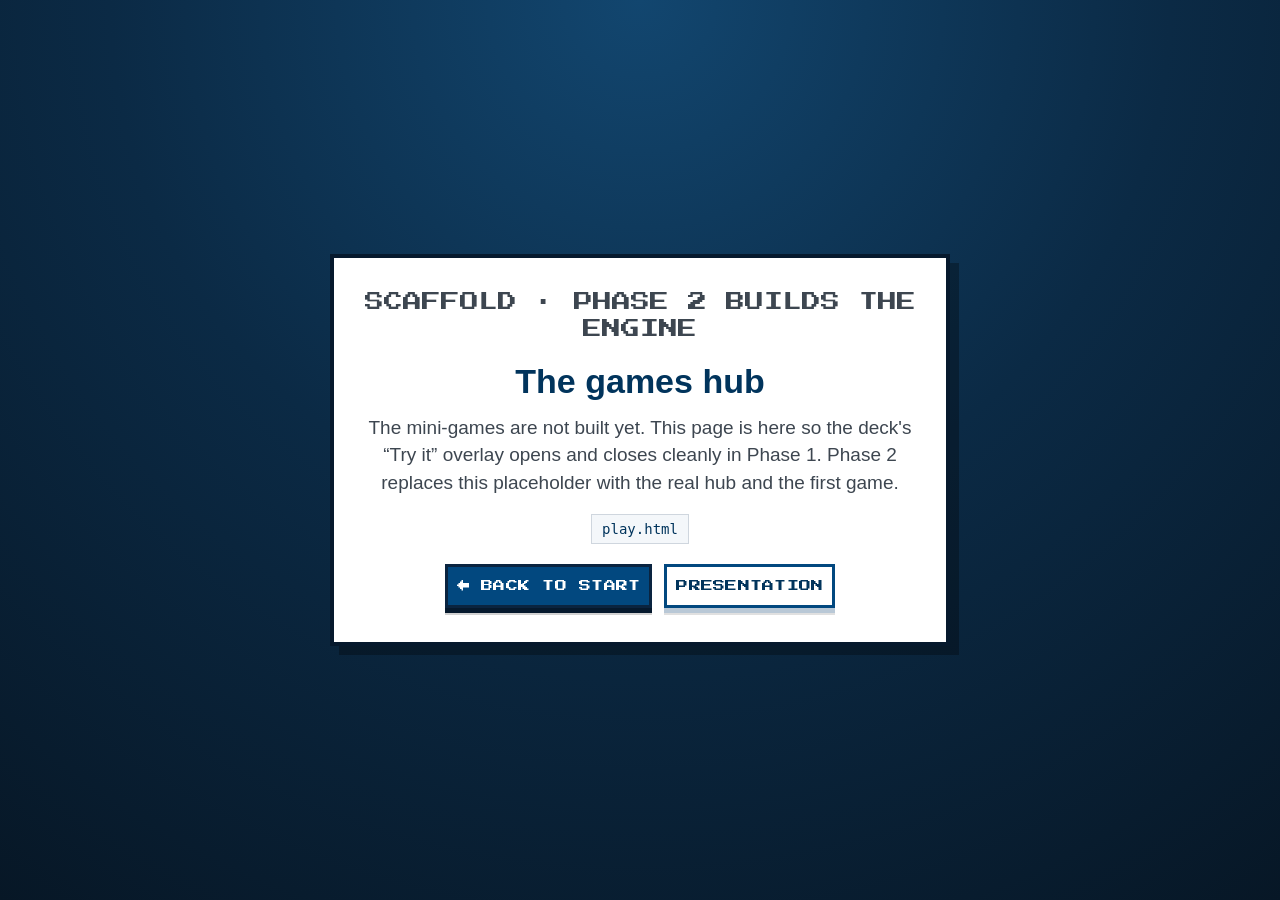
==== docs/play.html @ 369f1665 "Phase 1: 35-slide reveal deck, vendored libs, review fixes" ====
<!DOCTYPE html>
<html lang="en">
<head>
  <meta charset="utf-8">
  <meta name="viewport" content="width=device-width, initial-scale=1">
  <meta name="color-scheme" content="dark">
  <title>Games — Paradoxes of Choices under Uncertainty</title>
  <meta name="description" content="Games hub placeholder. The mini-games are built in Phase 2.">
  <link rel="stylesheet" href="css/theme.css">
  <style>
    /* Scaffold-only styles; the real games hub gets css/games.css in Phase 2. */
    .placeholder {
      min-height: 100vh;
      min-height: 100svh;
      display: flex;
      align-items: center;
      justify-content: center;
      padding: 28px 20px;
      background: radial-gradient(circle at 50% 0%, #12466f 0%, #0b2a45 48%, #071726 100%);
      color: #fff;
      text-align: center;
    }
    .placeholder__box {
      width: min(620px, 100%);
      padding: 30px 26px 34px;
      background: #fff;
      color: var(--ink);
      border: 4px solid #06192d;
      box-shadow: 9px 9px 0 rgba(0, 0, 0, 0.3);
    }
    .placeholder__kicker {
      margin: 0 0 14px;
      font-family: var(--font-pixel);
      font-size: 11px;
      line-height: 1.6;
      color: var(--vu-blue);
      text-transform: uppercase;
    }
    .placeholder h1 {
      margin: 0 0 12px;
      color: var(--vu-blue-deep);
      font-size: clamp(24px, 4vw, 34px);
      line-height: 1.2;
    }
    .placeholder p {
      margin: 0 0 18px;
      font-size: clamp(16px, 2.2vw, 19px);
      line-height: 1.45;
      color: var(--ink-soft);
    }
    .placeholder__route {
      display: inline-block;
      margin: 0 0 20px;
      padding: 6px 10px;
      background: var(--wash);
      border: 1px solid var(--rule);
      font-family: ui-monospace, SFMono-Regular, Menlo, monospace;
      font-size: 14px;
      color: var(--vu-blue-deep);
      overflow-wrap: anywhere;
    }
    .placeholder__actions {
      display: flex;
      flex-wrap: wrap;
      gap: 12px;
      justify-content: center;
    }
  </style>
</head>
<body>
  <main class="placeholder">
    <div class="placeholder__box">
      <p class="placeholder__kicker">Scaffold · Phase 2 builds the engine</p>
      <h1 id="game-title">The games hub</h1>
      <p id="game-copy">
        The mini-games are not built yet. This page is here so the deck's
        “Try it” overlay opens and closes cleanly in Phase 1. Phase 2 replaces
        this placeholder with the real hub and the first game.
      </p>
      <div class="placeholder__route" id="game-route">play.html</div>
      <div class="placeholder__actions">
        <a class="pixel-btn pixel-btn--small" href="index.html">← Back to start</a>
        <a class="pixel-btn pixel-btn--small pixel-btn--light" href="deck.html">Presentation</a>
      </div>
    </div>
  </main>

  <script src="config.js"></script>
  <script>
    (function () {
      "use strict";
      var titles = {
        stp: "The Doubling Contract",
        allais: "The Caravan Lockboxes",
        ellsberg: "The Fixer's Crate",
        framing: "The Jarl's Orders"
      };
      var id = (location.hash || "").replace(/^#\/?/, "");
      var route = document.getElementById("game-route");
      var heading = document.getElementById("game-title");
      if (route) route.textContent = "play.html" + (id ? "#" + id : "");
      if (heading) heading.textContent = titles[id] || "The games hub";
    })();
  </script>
</body>
</html>
---- docs/css/theme.css ----
/* ==========================================================================
   theme.css — palette, type and shared components.
   Loaded by index.html, deck.html and (Phase 2) play.html.
   No external fonts: Press Start 2P is vendored under docs/vendor/fonts/.
   ========================================================================== */

@font-face {
  font-family: "Press Start 2P";
  src: url("../vendor/fonts/PressStart2P-Regular.ttf") format("truetype");
  font-weight: 400;
  font-style: normal;
  font-display: swap;
}

:root {
  /* VUMIF.sty / Madrid palette (see PLAN.md §2.2) */
  --vu-blue: #02487F;          /* VUMIF redefines blue as RGB(2,72,127) */
  --vu-blue-deep: #01345C;
  --burgundy: #7B003F;
  --block-title: #262686;
  --block-body: #E9E9F3;
  --alert-title: #143E5F;
  --alert-body: #E8ECEF;
  --game: #2E7D32;
  --game-body: #EEF5EF;
  --bullet: #3333B3;
  --grey-70: #A6A6A6;          /* xcolor gray!70 = 70% grey + 30% white */
  --tikz-red: #FF0000;

  --ink: #1b1b1b;
  --ink-soft: #3d4650;
  --muted: #5f6b78;
  --paper: #ffffff;
  --wash: #f4f7fa;
  --rule: #cfd6de;
  --focus: #f0a500;

  --font-body: -apple-system, BlinkMacSystemFont, "Segoe UI", Roboto,
    "Helvetica Neue", Arial, "Noto Sans", sans-serif;
  --font-pixel: "Press Start 2P", "Courier New", monospace;
}

/* --------------------------------------------------------------------------
   Base
   -------------------------------------------------------------------------- */

*,
*::before,
*::after {
  box-sizing: border-box;
}

html,
body {
  margin: 0;
  padding: 0;
}

body {
  font-family: var(--font-body);
  color: var(--ink);
  background: #0b1a2a;
  -webkit-font-smoothing: antialiased;
  text-rendering: optimizeLegibility;
}

img {
  max-width: 100%;
}

a {
  color: var(--vu-blue);
  text-decoration: none;
  border-bottom: 1px solid rgba(2, 72, 127, 0.35);
}

a:hover,
a:focus {
  border-bottom-color: var(--vu-blue);
}

:focus-visible {
  outline: 3px solid var(--focus);
  outline-offset: 3px;
  border-radius: 2px;
}

/* --------------------------------------------------------------------------
   Reveal.js base overrides
   -------------------------------------------------------------------------- */

.reveal {
  font-family: var(--font-body);
  font-size: 34px;
  font-weight: 400;
  color: var(--ink);
}

.reveal .slides {
  text-align: left;
}

.reveal .slides section {
  background: var(--paper);
  color: var(--ink);
  line-height: 1.34;
}

.reveal h1,
.reveal h2,
.reveal h3,
.reveal h4 {
  font-family: var(--font-body);
  text-transform: none;
  letter-spacing: 0;
  color: var(--vu-blue);
  font-weight: 700;
  line-height: 1.16;
  margin: 0 0 0.35em;
}

.reveal p {
  margin: 0 0 0.45em;
}

.reveal strong,
.reveal b {
  font-weight: 700;
}

.reveal em {
  font-style: italic;
}

.reveal small {
  font-size: 0.8em;
}

.reveal blockquote {
  margin: 0.5em 0;
  padding: 0.2em 0.8em;
  border-left: 4px solid var(--vu-blue);
  background: var(--wash);
  font-style: normal;
}

/* KaTeX display blocks get a little breathing room, like beamer's \[ \]. */
.reveal .katex-display {
  margin: 0.42em 0;
}

.reveal .katex {
  font-size: 1.02em;
}

/* --------------------------------------------------------------------------
   Beamer-style blocks
   -------------------------------------------------------------------------- */

.block {
  margin: 0.55em 0;
  border-radius: 5px;
  overflow: hidden;
  box-shadow: 0 1px 0 rgba(0, 0, 0, 0.08);
}

.block__title {
  background: var(--block-title);
  color: #fff;
  font-weight: 700;
  font-size: 0.95em;
  line-height: 1.22;
  padding: 0.26em 0.72em;
}

.block__body {
  background: var(--block-body);
  padding: 0.48em 0.78em 0.55em;
}

.block--alert .block__title {
  background: var(--alert-title);
}

.block--alert .block__body {
  background: var(--alert-body);
}

.block--game .block__title {
  background: var(--game);
}

.block--game .block__body {
  background: var(--game-body);
}

.block--untitled .block__title {
  display: none;
}

/* --------------------------------------------------------------------------
   Lists — beamer's circle bullets in structure blue
   -------------------------------------------------------------------------- */

.reveal ul {
  margin: 0.28em 0;
  padding-left: 1.12em;
  list-style-type: circle;
}

.reveal ul ul {
  list-style-type: circle;
}

.reveal ol {
  margin: 0.28em 0;
  padding-left: 1.32em;
}

.reveal li {
  margin: 0.2em 0;
  line-height: 1.33;
}

.reveal li::marker {
  color: var(--bullet);
}

.reveal .no-bullets,
.reveal ul.no-bullets {
  list-style: none;
  padding-left: 0;
}

/* --------------------------------------------------------------------------
   Booktabs-style HTML tables
   -------------------------------------------------------------------------- */

.tbl {
  border-collapse: collapse;
  border-top: 2px solid #2b2b2b;
  border-bottom: 2px solid #2b2b2b;
  margin: 0.35em auto;
  font-size: 0.9em;
  font-variant-numeric: tabular-nums;
}

.tbl th,
.tbl td {
  border: 0;
  padding: 0.2em 0.6em;
  vertical-align: middle;
}

.tbl thead th {
  border-bottom: 1px solid #2b2b2b;
  font-weight: 700;
  text-align: left;
  white-space: nowrap;
}

.tbl tbody td {
  text-align: left;
}

.tbl .num {
  text-align: right;
}

/* Source tabular{rr}: both columns right-aligned (frame 9). The compound
   selector outranks `.tbl tbody td`, which left-aligns data cells. */
.tbl.tbl--right th,
.tbl.tbl--right td {
  text-align: right;
}

.tbl .mid td {
  border-bottom: 1px solid #2b2b2b;
}

.tbl--compact {
  font-size: 0.82em;
}

.tbl--compact th,
.tbl--compact td {
  padding: 0.16em 0.34em;
}

/* --------------------------------------------------------------------------
   Pixel-art buttons (start screen + "Try it" slides)
   -------------------------------------------------------------------------- */

.pixel-btn {
  display: inline-flex;
  align-items: center;
  justify-content: center;
  gap: 0.55em;
  min-height: 56px;
  padding: 0.7em 1.15em;
  border: 3px solid #0a2440;
  border-radius: 0;
  background: var(--vu-blue);
  color: #fff;
  font-family: var(--font-pixel);
  font-size: 15px;
  line-height: 1.45;
  text-transform: uppercase;
  letter-spacing: 0.02em;
  cursor: pointer;
  text-decoration: none;
  box-shadow:
    0 5px 0 #06192d,
    0 7px 0 rgba(0, 0, 0, 0.18);
  transition: transform 120ms ease, box-shadow 120ms ease, background 120ms ease;
  -webkit-tap-highlight-color: transparent;
}

.pixel-btn:hover,
.pixel-btn:focus {
  background: #0562a8;
  border-bottom-color: #06192d;
  transform: translateY(-1px);
  box-shadow:
    0 6px 0 #06192d,
    0 8px 0 rgba(0, 0, 0, 0.18);
}

.pixel-btn:active {
  transform: translateY(4px);
  box-shadow: 0 1px 0 #06192d;
}

.pixel-btn--light {
  background: #fff;
  color: var(--vu-blue-deep);
  border-color: var(--vu-blue);
  box-shadow:
    0 5px 0 #b9c8d6,
    0 7px 0 rgba(0, 0, 0, 0.12);
}

.pixel-btn--light:hover,
.pixel-btn--light:focus {
  background: var(--wash);
}

.pixel-btn--small {
  min-height: 44px;
  padding: 0.5em 0.75em;
  font-size: 12px;
}

.pixel-btn--close {
  background: #b3261e;
  border-color: #5c0f0a;
  box-shadow: 0 4px 0 #3d0906;
}

.pixel-btn--close:hover,
.pixel-btn--close:focus {
  background: #d33a30;
}

/* --------------------------------------------------------------------------
   Start screen (index.html)
   -------------------------------------------------------------------------- */

.start {
  min-height: 100vh;
  min-height: 100svh;
  display: flex;
  align-items: center;
  justify-content: center;
  padding: 32px 20px;
  background:
    radial-gradient(circle at 50% 0%, #12466f 0%, #0b2a45 42%, #071726 100%);
  color: #fff;
  overflow-x: hidden;
}

.start__inner {
  width: min(980px, 100%);
  text-align: center;
}

.start__logo-card {
  display: inline-flex;
  align-items: center;
  justify-content: center;
  width: 132px;
  height: 132px;
  margin: 0 auto 26px;
  padding: 10px;
  background: #fff;
  border: 3px solid rgba(255, 255, 255, 0.75);
  box-shadow: 0 6px 0 rgba(0, 0, 0, 0.25);
}

.start__logo-card img {
  display: block;
  width: 100%;
  height: 100%;
  object-fit: contain;
}

.start__title {
  margin: 0 auto 18px;
  max-width: 900px;
  font-family: var(--font-pixel);
  font-size: clamp(20px, 3.1vw, 38px);
  line-height: 1.55;
  color: #fff;
  text-shadow: 4px 4px 0 #06192d, 8px 8px 0 rgba(0, 0, 0, 0.22);
}

.start__subtitle {
  margin: 0 0 8px;
  font-size: clamp(17px, 1.7vw, 22px);
  letter-spacing: 0.16em;
  text-transform: uppercase;
  color: #bcd8ee;
}

.start__authors {
  margin: 0 0 2px;
  font-size: clamp(15px, 1.5vw, 19px);
  color: #e8f1f8;
}

.start__supervisor {
  margin: 0 0 34px;
  font-size: clamp(13px, 1.3vw, 16px);
  color: #9fb8cc;
}

.start__actions {
  display: flex;
  flex-wrap: wrap;
  align-items: center;
  justify-content: center;
  gap: 22px;
}

.start__actions .pixel-btn {
  min-width: 250px;
  min-height: 68px;
  font-size: clamp(13px, 1.25vw, 16px);
}

.start__hint {
  margin: 30px 0 0;
  font-size: 14px;
  color: #8fa9bf;
}

.start__hint kbd {
  display: inline-block;
  padding: 2px 7px;
  border: 1px solid #4d6b83;
  border-bottom-width: 3px;
  border-radius: 3px;
  font-family: var(--font-body);
  font-size: 12px;
  color: #dceaf5;
  background: #102c44;
}

/* Small phones: keep the two buttons stacked and full width. */
@media (max-width: 560px) {
  .start {
    padding: 22px 16px 30px;
  }

  .start__logo-card {
    width: 104px;
    height: 104px;
    margin-bottom: 20px;
  }

  .start__title {
    font-size: clamp(17px, 5.4vw, 24px);
    line-height: 1.65;
    text-shadow: 3px 3px 0 #06192d;
  }

  .start__actions {
    gap: 16px;
  }

  .start__actions .pixel-btn {
    min-width: 0;
    width: 100%;
    max-width: 340px;
  }
}

/* --------------------------------------------------------------------------
   Accessibility
   -------------------------------------------------------------------------- */

.visually-hidden {
  position: absolute !important;
  width: 1px;
  height: 1px;
  padding: 0;
  margin: -1px;
  overflow: hidden;
  clip: rect(0, 0, 0, 0);
  white-space: nowrap;
  border: 0;
}

@media (prefers-reduced-motion: reduce) {
  *,
  *::before,
  *::after {
    animation-duration: 0.001ms !important;
    animation-iteration-count: 1 !important;
    transition-duration: 0.001ms !important;
    scroll-behavior: auto !important;
  }

  .pixel-btn:hover,
  .pixel-btn:focus {
    transform: none;
  }
}
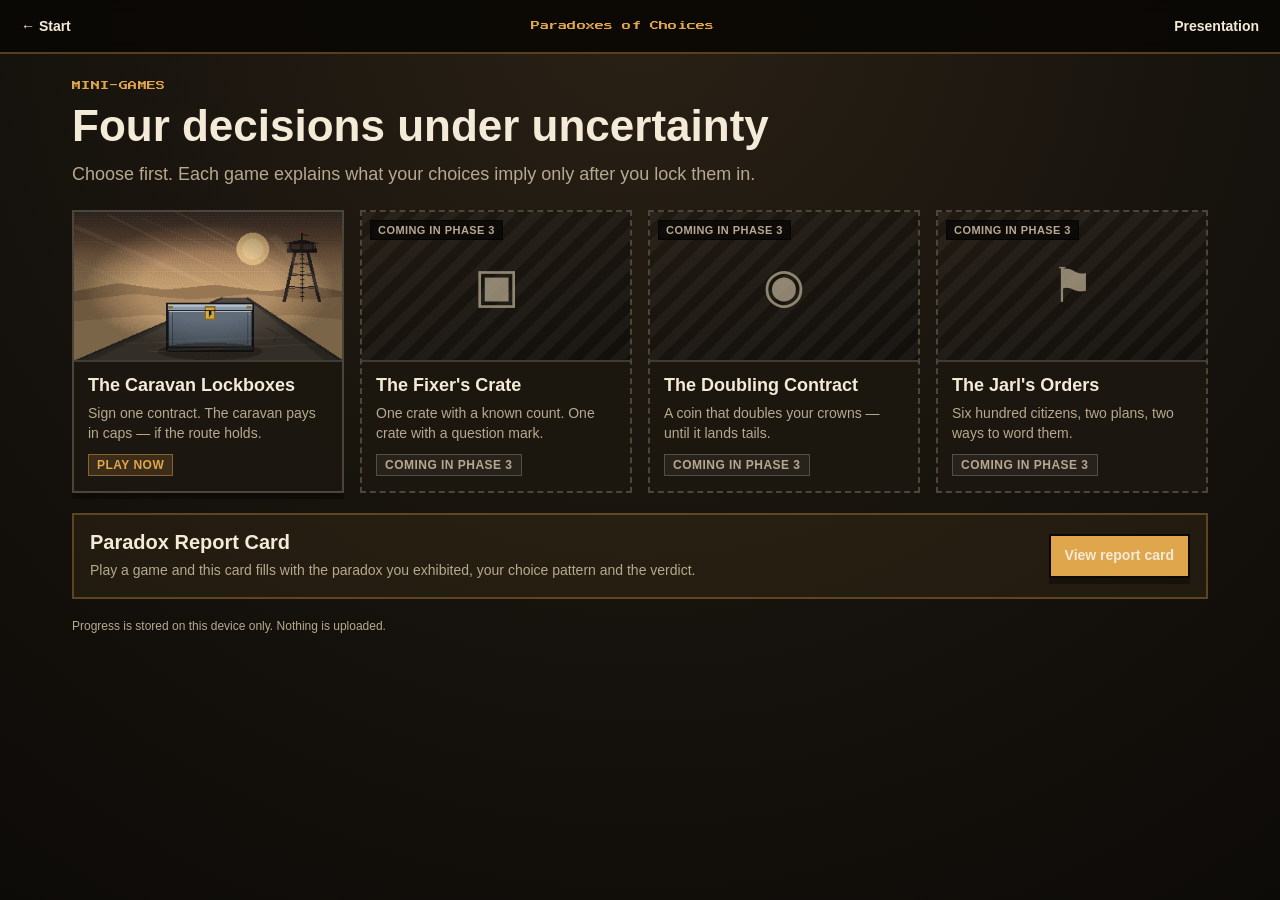
==== commit 005f8537: "Phase 2: engine + The Caravan Lockboxes" ====
--- a/docs/play.html
+++ b/docs/play.html
@@ -5,102 +5,44 @@
   <meta name="viewport" content="width=device-width, initial-scale=1">
   <meta name="color-scheme" content="dark">
   <title>Games — Paradoxes of Choices under Uncertainty</title>
-  <meta name="description" content="Games hub placeholder. The mini-games are built in Phase 2.">
+  <meta name="description" content="Interactive mini-games about paradoxes of choice under uncertainty.">
+  <link rel="stylesheet" href="vendor/katex/dist/katex.min.css">
   <link rel="stylesheet" href="css/theme.css">
-  <style>
-    /* Scaffold-only styles; the real games hub gets css/games.css in Phase 2. */
-    .placeholder {
-      min-height: 100vh;
-      min-height: 100svh;
-      display: flex;
-      align-items: center;
-      justify-content: center;
-      padding: 28px 20px;
-      background: radial-gradient(circle at 50% 0%, #12466f 0%, #0b2a45 48%, #071726 100%);
-      color: #fff;
-      text-align: center;
-    }
-    .placeholder__box {
-      width: min(620px, 100%);
-      padding: 30px 26px 34px;
-      background: #fff;
-      color: var(--ink);
-      border: 4px solid #06192d;
-      box-shadow: 9px 9px 0 rgba(0, 0, 0, 0.3);
-    }
-    .placeholder__kicker {
-      margin: 0 0 14px;
-      font-family: var(--font-pixel);
-      font-size: 11px;
-      line-height: 1.6;
-      color: var(--vu-blue);
-      text-transform: uppercase;
-    }
-    .placeholder h1 {
-      margin: 0 0 12px;
-      color: var(--vu-blue-deep);
-      font-size: clamp(24px, 4vw, 34px);
-      line-height: 1.2;
-    }
-    .placeholder p {
-      margin: 0 0 18px;
-      font-size: clamp(16px, 2.2vw, 19px);
-      line-height: 1.45;
-      color: var(--ink-soft);
-    }
-    .placeholder__route {
-      display: inline-block;
-      margin: 0 0 20px;
-      padding: 6px 10px;
-      background: var(--wash);
-      border: 1px solid var(--rule);
-      font-family: ui-monospace, SFMono-Regular, Menlo, monospace;
-      font-size: 14px;
-      color: var(--vu-blue-deep);
-      overflow-wrap: anywhere;
-    }
-    .placeholder__actions {
-      display: flex;
-      flex-wrap: wrap;
-      gap: 12px;
-      justify-content: center;
-    }
-  </style>
+  <link rel="stylesheet" href="css/games.css">
+  <link rel="stylesheet" href="css/games/allais.css">
 </head>
-<body>
-  <main class="placeholder">
-    <div class="placeholder__box">
-      <p class="placeholder__kicker">Scaffold · Phase 2 builds the engine</p>
-      <h1 id="game-title">The games hub</h1>
-      <p id="game-copy">
-        The mini-games are not built yet. This page is here so the deck's
-        “Try it” overlay opens and closes cleanly in Phase 1. Phase 2 replaces
-        this placeholder with the real hub and the first game.
-      </p>
-      <div class="placeholder__route" id="game-route">play.html</div>
-      <div class="placeholder__actions">
-        <a class="pixel-btn pixel-btn--small" href="index.html">← Back to start</a>
-        <a class="pixel-btn pixel-btn--small pixel-btn--light" href="deck.html">Presentation</a>
+<body class="games-page">
+  <a class="skip-link" href="#main">Skip to the games</a>
+
+  <header class="games-bar">
+    <a class="games-bar__link" href="index.html">← Start</a>
+    <span class="games-bar__brand">Paradoxes of Choices</span>
+    <a class="games-bar__link" href="deck.html">Presentation</a>
+  </header>
+
+  <main id="main" class="games-main">
+    <section id="view-hub" class="view" hidden></section>
+    <section id="view-game" class="view view--game" hidden></section>
+    <section id="view-coming" class="view" hidden></section>
+    <section id="view-report" class="view" hidden></section>
+    <noscript>
+      <div class="coming__box">
+        <p>The games need JavaScript. The presentation deck works without it.</p>
+        <p><a href="deck.html">Open the presentation</a></p>
       </div>
-    </div>
+    </noscript>
   </main>
 
+  <script src="vendor/katex/dist/katex.min.js"></script>
   <script src="config.js"></script>
-  <script>
-    (function () {
-      "use strict";
-      var titles = {
-        stp: "The Doubling Contract",
-        allais: "The Caravan Lockboxes",
-        ellsberg: "The Fixer's Crate",
-        framing: "The Jarl's Orders"
-      };
-      var id = (location.hash || "").replace(/^#\/?/, "");
-      var route = document.getElementById("game-route");
-      var heading = document.getElementById("game-title");
-      if (route) route.textContent = "play.html" + (id ? "#" + id : "");
-      if (heading) heading.textContent = titles[id] || "The games hub";
-    })();
-  </script>
+  <script src="js/store.js"></script>
+  <script src="js/assets.js"></script>
+  <script src="js/rng.js"></script>
+  <script src="js/charts.js"></script>
+  <script src="js/figures.js"></script>
+  <script src="js/engine.js"></script>
+  <script src="js/games/allais.js"></script>
+  <script src="js/hub.js"></script>
+  <script src="js/play.js"></script>
 </body>
 </html>
--- a/docs/css/games.css
+++ b/docs/css/games.css
@@ -0,0 +1,1928 @@
+/* ==========================================================================
+   games.css — hub, game runner, Report Card and "coming soon" panels.
+   Mobile-first. Loaded only by play.html; the deck is untouched.
+   ========================================================================== */
+
+:root {
+  --game-bg: #120f0b;
+  --game-bg-2: #1b160f;
+  --game-panel: rgba(28, 23, 16, 0.92);
+  --game-panel-2: #241d14;
+  --game-ink: #f4ead8;
+  --game-muted: #b7a98f;
+  --game-line: rgba(244, 234, 216, 0.22);
+  --game-accent: #e0a64b;
+  --game-accent-ink: #241708;
+  --game-rust: #b3412f;
+  --game-good: #7fbf6a;
+  --game-bad: #e0705b;
+  --game-cream: #f6efdf;
+  --game-shadow: 0 6px 0 rgba(0, 0, 0, 0.35);
+}
+
+html,
+body.games-page {
+  overflow-x: hidden;
+}
+
+.games-page {
+  min-height: 100vh;
+  min-height: 100svh;
+  background:
+    radial-gradient(circle at 50% 0%, #2a2115 0%, #17130d 52%, #0d0b08 100%);
+  color: var(--game-ink);
+}
+
+.games-page a {
+  color: var(--game-ink);
+}
+
+[hidden] {
+  display: none !important;
+}
+
+.visually-hidden {
+  position: absolute !important;
+  width: 1px;
+  height: 1px;
+  padding: 0;
+  margin: -1px;
+  overflow: hidden;
+  clip: rect(0, 0, 0, 0);
+  white-space: nowrap;
+  border: 0;
+}
+
+.skip-link {
+  position: absolute;
+  left: 8px;
+  top: -60px;
+  z-index: 100;
+  display: inline-flex;
+  align-items: center;
+  min-height: 44px;
+  padding: 10px 14px;
+  background: var(--game-cream);
+  color: #1a1208;
+  border: 2px solid #1a1208;
+  font-weight: 700;
+}
+
+.skip-link:focus {
+  top: 8px;
+}
+
+/* --------------------------------------------------------------------------
+   Top bar
+   -------------------------------------------------------------------------- */
+
+html.is-embedded .games-bar {
+  display: none;
+}
+
+html.is-embedded .games-main {
+  padding-top: 10px;
+}
+
+html.is-embedded .view--game,
+html.is-embedded .game {
+  min-height: 100svh;
+}
+
+/* The deck overlay already prints the game title in its own bar. */
+html.is-embedded .game__title {
+  display: none;
+}
+
+html.is-embedded .game__seed {
+  max-width: 160px;
+}
+
+.games-bar {
+  position: sticky;
+  top: 0;
+  z-index: 20;
+  display: flex;
+  align-items: center;
+  gap: 8px;
+  min-height: 48px;
+  padding: 4px 10px;
+  background: rgba(10, 8, 5, 0.92);
+  border-bottom: 2px solid rgba(224, 166, 75, 0.35);
+  backdrop-filter: blur(6px);
+}
+
+.games-bar__link {
+  display: inline-flex;
+  align-items: center;
+  min-height: 44px;
+  padding: 0 10px;
+  color: var(--game-ink);
+  font-size: 14px;
+  font-weight: 600;
+  text-decoration: none;
+  border: 1px solid transparent;
+}
+
+.games-bar__link:hover,
+.games-bar__link:focus {
+  border-color: var(--game-line);
+  background: rgba(255, 255, 255, 0.06);
+}
+
+.games-bar__brand {
+  flex: 1;
+  min-width: 0;
+  overflow: hidden;
+  text-overflow: ellipsis;
+  white-space: nowrap;
+  text-align: center;
+  font-family: var(--font-pixel);
+  font-size: 9px;
+  line-height: 1.5;
+  letter-spacing: 0.02em;
+  color: var(--game-accent);
+}
+
+.games-main {
+  width: min(1180px, 100%);
+  margin: 0 auto;
+  padding: 18px 14px 40px;
+}
+
+/* --------------------------------------------------------------------------
+   Shared type / buttons
+   -------------------------------------------------------------------------- */
+
+.eyebrow {
+  margin: 0 0 8px;
+  font-family: var(--font-pixel);
+  font-size: 9px;
+  line-height: 1.7;
+  letter-spacing: 0.04em;
+  text-transform: uppercase;
+  color: var(--game-accent);
+}
+
+.btn {
+  display: inline-flex;
+  align-items: center;
+  justify-content: center;
+  gap: 0.4em;
+  min-height: 48px;
+  padding: 12px 18px;
+  border: 2px solid #0b0805;
+  border-radius: 0;
+  background: var(--game-accent);
+  color: var(--game-accent-ink);
+  font-family: var(--font-body);
+  font-size: 16px;
+  font-weight: 800;
+  line-height: 1.25;
+  text-align: center;
+  text-decoration: none;
+  cursor: pointer;
+  box-shadow: var(--game-shadow);
+  transition: transform 120ms ease, box-shadow 120ms ease, background 120ms ease;
+  -webkit-tap-highlight-color: transparent;
+}
+
+.btn:hover,
+.btn:focus {
+  background: #efb965;
+  transform: translateY(-1px);
+  box-shadow: 0 7px 0 rgba(0, 0, 0, 0.35);
+}
+
+.btn:active {
+  transform: translateY(3px);
+  box-shadow: 0 2px 0 rgba(0, 0, 0, 0.35);
+}
+
+.btn:disabled {
+  cursor: not-allowed;
+  opacity: 0.55;
+  transform: none;
+  box-shadow: 0 3px 0 rgba(0, 0, 0, 0.28);
+}
+
+.btn--primary {
+  background: var(--game-accent);
+  color: var(--game-accent-ink);
+}
+
+.btn--ghost {
+  background: transparent;
+  color: var(--game-ink);
+  border-color: var(--game-line);
+  box-shadow: none;
+}
+
+.btn--ghost:hover,
+.btn--ghost:focus {
+  background: rgba(255, 255, 255, 0.08);
+  border-color: var(--game-ink);
+}
+
+.btn--small {
+  min-height: 44px;
+  padding: 9px 14px;
+  font-size: 14px;
+}
+
+.hint {
+  margin: 12px 0 0;
+  color: var(--game-muted);
+  font-size: 13px;
+  line-height: 1.5;
+}
+
+.hint kbd,
+kbd {
+  display: inline-block;
+  min-width: 24px;
+  padding: 1px 5px;
+  border: 1px solid var(--game-line);
+  border-bottom-width: 2px;
+  border-radius: 3px;
+  background: rgba(255, 255, 255, 0.08);
+  color: var(--game-ink);
+  font-family: ui-monospace, SFMono-Regular, Menlo, monospace;
+  font-size: 12px;
+  text-align: center;
+}
+
+.badge {
+  display: inline-flex;
+  align-items: center;
+  min-height: 24px;
+  padding: 2px 8px;
+  border: 1px solid rgba(224, 166, 75, 0.5);
+  background: rgba(224, 166, 75, 0.14);
+  color: var(--game-accent);
+  font-size: 11px;
+  font-weight: 700;
+  letter-spacing: 0.04em;
+  text-transform: uppercase;
+  white-space: nowrap;
+}
+
+.badge--locked {
+  border-color: rgba(127, 191, 106, 0.6);
+  background: rgba(127, 191, 106, 0.14);
+  color: #a8d99a;
+}
+
+/* --------------------------------------------------------------------------
+   Hub
+   -------------------------------------------------------------------------- */
+
+.hub__head {
+  max-width: 760px;
+  margin: 0 0 22px;
+}
+
+.hub__title {
+  margin: 0 0 10px;
+  font-size: clamp(26px, 5vw, 44px);
+  line-height: 1.12;
+  color: var(--game-ink);
+}
+
+.hub__lead {
+  margin: 0;
+  color: var(--game-muted);
+  font-size: clamp(15px, 2vw, 18px);
+  line-height: 1.5;
+}
+
+.hub__grid {
+  display: grid;
+  grid-template-columns: 1fr;
+  gap: 14px;
+}
+
+.hub-card {
+  min-width: 0;
+}
+
+.hub-card__link {
+  display: block;
+  height: 100%;
+  overflow: hidden;
+  background: var(--game-panel);
+  border: 2px solid var(--game-line);
+  box-shadow: var(--game-shadow);
+  text-decoration: none;
+  color: var(--game-ink);
+  transition: transform 140ms ease, border-color 140ms ease;
+}
+
+.hub-card__link:hover,
+.hub-card__link:focus {
+  transform: translateY(-2px);
+  border-color: var(--game-accent);
+}
+
+.hub-card--coming .hub-card__link {
+  border-style: dashed;
+  box-shadow: none;
+}
+
+.hub-card__art {
+  position: relative;
+  aspect-ratio: 16 / 9;
+  overflow: hidden;
+  background: #0d0b08;
+  border-bottom: 2px solid var(--game-line);
+}
+
+.hub-card__img {
+  display: block;
+  width: 100%;
+  height: 100%;
+  object-fit: cover;
+}
+
+.hub-card__badge {
+  position: absolute;
+  top: 8px;
+  left: 8px;
+  padding: 3px 7px;
+  border: 1px solid rgba(0, 0, 0, 0.5);
+  background: rgba(10, 8, 5, 0.86);
+  color: var(--game-muted);
+  font-size: 11px;
+  font-weight: 700;
+  letter-spacing: 0.04em;
+  text-transform: uppercase;
+}
+
+.hub-card__badge--done {
+  left: auto;
+  right: 8px;
+  background: rgba(44, 93, 39, 0.92);
+  border-color: rgba(127, 191, 106, 0.6);
+  color: #d6f3cc;
+}
+
+.hub-card__body {
+  padding: 13px 14px 15px;
+}
+
+.hub-card__title {
+  margin: 0 0 6px;
+  font-size: 19px;
+  line-height: 1.2;
+  color: var(--game-ink);
+}
+
+.hub-card__tagline {
+  margin: 0 0 10px;
+  color: var(--game-muted);
+  font-size: 14px;
+  line-height: 1.45;
+}
+
+.hub-card__status {
+  display: inline-block;
+  padding: 3px 8px;
+  background: rgba(224, 166, 75, 0.16);
+  border: 1px solid rgba(224, 166, 75, 0.45);
+  color: var(--game-accent);
+  font-size: 12px;
+  font-weight: 700;
+  text-transform: uppercase;
+  letter-spacing: 0.04em;
+}
+
+.hub-card__status--muted {
+  background: rgba(255, 255, 255, 0.05);
+  border-color: var(--game-line);
+  color: var(--game-muted);
+}
+
+.hub-card__coming-art {
+  display: flex;
+  flex-direction: column;
+  align-items: center;
+  justify-content: center;
+  width: 100%;
+  height: 100%;
+  gap: 4px;
+  background:
+    repeating-linear-gradient(
+      135deg,
+      rgba(255, 255, 255, 0.04) 0 10px,
+      transparent 10px 20px
+    ),
+    linear-gradient(160deg, #201a12 0%, #120f0b 100%);
+}
+
+.hub-card__glyph {
+  font-size: 48px;
+  line-height: 1;
+  color: var(--game-muted);
+  opacity: 0.75;
+}
+
+.hub__report {
+  display: flex;
+  flex-direction: column;
+  gap: 12px;
+  margin-top: 20px;
+  padding: 16px;
+  background: rgba(224, 166, 75, 0.07);
+  border: 2px solid rgba(224, 166, 75, 0.3);
+}
+
+.hub__report-title {
+  margin: 0 0 6px;
+  font-size: 20px;
+  color: var(--game-ink);
+}
+
+.hub__report-copy p {
+  margin: 0;
+  color: var(--game-muted);
+  font-size: 14px;
+  line-height: 1.5;
+}
+
+.hub__report .btn {
+  align-self: flex-start;
+}
+
+.hub__footnote {
+  margin: 20px 0 0;
+  color: var(--game-muted);
+  font-size: 12px;
+}
+
+/* --------------------------------------------------------------------------
+   Coming soon
+   -------------------------------------------------------------------------- */
+
+.coming {
+  max-width: 720px;
+  margin: 0 auto;
+  padding: 6px 0 30px;
+}
+
+.coming__title {
+  margin: 0 0 6px;
+  font-size: clamp(28px, 6vw, 46px);
+  line-height: 1.1;
+}
+
+.coming__paradox {
+  margin: 0 0 18px;
+  color: var(--game-muted);
+  font-size: 17px;
+  font-style: italic;
+}
+
+.coming__box {
+  padding: 18px;
+  background: var(--game-panel);
+  border: 2px dashed var(--game-line);
+  color: var(--game-ink);
+  font-size: 16px;
+  line-height: 1.55;
+}
+
+.coming__box p {
+  margin: 0 0 10px;
+}
+
+.coming__box p:last-child {
+  margin-bottom: 0;
+}
+
+.coming__note {
+  color: var(--game-muted);
+  font-size: 14px;
+}
+
+/* --------------------------------------------------------------------------
+   Report Card — cream, printable, screenshot-friendly
+   -------------------------------------------------------------------------- */
+
+.report-empty {
+  max-width: 640px;
+  margin: 20px auto;
+  padding: 24px;
+  background: var(--game-panel);
+  border: 2px solid var(--game-line);
+  text-align: center;
+}
+
+.report-empty__title {
+  margin: 0 0 10px;
+  font-size: 30px;
+}
+
+.report-empty__copy {
+  margin: 0 0 18px;
+  color: var(--game-muted);
+  line-height: 1.5;
+}
+
+.report-empty .btn {
+  margin: 4px;
+}
+
+.report-card {
+  max-width: 760px;
+  margin: 8px auto 0;
+  padding: 22px 18px;
+  background: var(--game-cream);
+  color: #211a11;
+  border: 3px solid #211a11;
+  box-shadow: 10px 10px 0 rgba(0, 0, 0, 0.35);
+}
+
+.report-card__head {
+  padding-bottom: 14px;
+  border-bottom: 2px solid #211a11;
+}
+
+.report-card__head .eyebrow {
+  color: #7a4b12;
+}
+
+.report-card__title {
+  margin: 0 0 4px;
+  font-size: clamp(26px, 5vw, 38px);
+  line-height: 1.1;
+  color: #211a11;
+}
+
+.report-card__paradox {
+  margin: 0;
+  color: #5d4a32;
+  font-size: 15px;
+  font-style: italic;
+}
+
+.report-card__verdict {
+  display: flex;
+  flex-direction: column;
+  gap: 2px;
+  margin: 16px 0;
+  padding: 12px 14px;
+  border: 2px solid #211a11;
+  background: #efe5cf;
+}
+
+.report-card__verdict.is-inconsistent {
+  background: #f6ddd5;
+  border-color: #8a2f1d;
+}
+
+.report-card__verdict.is-consistent {
+  background: #e2efdb;
+  border-color: #356b28;
+}
+
+.report-card__verdict-label {
+  font-size: 11px;
+  font-weight: 700;
+  letter-spacing: 0.08em;
+  text-transform: uppercase;
+  color: #5d4a32;
+}
+
+.report-card__verdict-value {
+  font-size: 21px;
+  line-height: 1.25;
+}
+
+.report-card__verdict.is-inconsistent .report-card__verdict-value {
+  color: #6d2213;
+}
+
+.report-card__verdict.is-consistent .report-card__verdict-value {
+  color: #2c5a21;
+}
+
+.report-card__verdict-sub {
+  font-size: 13px;
+  color: #5d4a32;
+}
+
+.report-card__grid {
+  display: grid;
+  grid-template-columns: 1fr;
+  gap: 0;
+  margin: 0;
+  border-top: 1px solid #c9bda6;
+}
+
+.report-card__field {
+  display: flex;
+  justify-content: space-between;
+  gap: 12px;
+  padding: 9px 0;
+  border-bottom: 1px solid #c9bda6;
+}
+
+.report-card__field dt {
+  color: #5d4a32;
+  font-size: 13px;
+  font-weight: 700;
+  text-transform: uppercase;
+  letter-spacing: 0.03em;
+}
+
+.report-card__field dd {
+  margin: 0;
+  font-size: 15px;
+  font-weight: 600;
+  text-align: right;
+}
+
+.report-card__why {
+  margin-top: 16px;
+  padding-top: 14px;
+  border-top: 2px solid #211a11;
+}
+
+.report-card__why h2 {
+  margin: 0 0 6px;
+  font-size: 17px;
+  color: #211a11;
+}
+
+.report-card__why p {
+  margin: 0;
+  font-size: 15px;
+  line-height: 1.5;
+  color: #3b3022;
+}
+
+.report-card__foot {
+  display: flex;
+  flex-wrap: wrap;
+  justify-content: space-between;
+  gap: 8px;
+  margin-top: 16px;
+  padding-top: 10px;
+  border-top: 1px solid #c9bda6;
+  color: #6a5841;
+  font-size: 12px;
+}
+
+.report-card__actions {
+  margin-top: 14px;
+}
+
+.report-card__actions .btn--ghost {
+  color: #211a11;
+  border-color: #211a11;
+}
+
+.report-card__actions .btn--ghost:hover,
+.report-card__actions .btn--ghost:focus {
+  background: rgba(33, 26, 17, 0.08);
+}
+
+.report-card__footnote {
+  max-width: 760px;
+  margin: 14px auto 0;
+  color: var(--game-muted);
+  font-size: 12px;
+  text-align: center;
+}
+
+/* --------------------------------------------------------------------------
+   Game shell
+   -------------------------------------------------------------------------- */
+
+.view--game {
+  min-height: calc(100svh - 48px);
+}
+
+.game {
+  position: relative;
+  min-height: calc(100svh - 48px);
+  isolation: isolate;
+}
+
+.scene-bg {
+  position: fixed;
+  inset: 0;
+  z-index: -2;
+  background:
+    radial-gradient(circle at 50% 10%, #3a2c1a 0%, #1b150e 55%, #0b0906 100%);
+}
+
+.scene-bg__img {
+  width: 100%;
+  height: 100%;
+  object-fit: cover;
+  opacity: 0.55;
+}
+
+.scene-bg--missing {
+  background:
+    repeating-linear-gradient(
+      135deg,
+      rgba(224, 166, 75, 0.07) 0 16px,
+      transparent 16px 32px
+    ),
+    radial-gradient(circle at 50% 10%, #3a2c1a 0%, #1b150e 55%, #0b0906 100%);
+}
+
+.asset-warning {
+  position: fixed;
+  left: 10px;
+  bottom: 10px;
+  z-index: 60;
+  max-width: calc(100% - 20px);
+  padding: 5px 8px;
+  background: rgba(10, 8, 5, 0.94);
+  border: 1px dashed var(--game-line);
+  color: var(--game-ink);
+  font-family: ui-monospace, SFMono-Regular, Menlo, monospace;
+  font-size: 10px;
+  line-height: 1.3;
+  overflow-wrap: anywhere;
+  pointer-events: none;
+}
+
+.scene-veil {
+  position: fixed;
+  inset: 0;
+  z-index: -1;
+  background:
+    linear-gradient(180deg, rgba(8, 6, 4, 0.55) 0%, rgba(8, 6, 4, 0.78) 60%, rgba(8, 6, 4, 0.94) 100%);
+  pointer-events: none;
+}
+
+.game__shell {
+  width: min(1080px, 100%);
+  margin: 0 auto;
+  padding: 10px 12px 40px;
+}
+
+.game__bar {
+  display: flex;
+  align-items: center;
+  gap: 8px;
+  min-height: 44px;
+  margin-bottom: 8px;
+}
+
+.game__back {
+  display: inline-flex;
+  align-items: center;
+  min-height: 44px;
+  padding: 0 8px;
+  color: var(--game-ink);
+  font-size: 13px;
+  font-weight: 700;
+  text-decoration: none;
+  border: 1px solid var(--game-line);
+  background: rgba(10, 8, 5, 0.6);
+}
+
+.game__back:hover,
+.game__back:focus {
+  border-color: var(--game-accent);
+}
+
+.game__title {
+  flex: 1;
+  min-width: 0;
+  overflow: hidden;
+  text-overflow: ellipsis;
+  white-space: nowrap;
+  font-size: 15px;
+  font-weight: 800;
+  color: var(--game-ink);
+}
+
+.game__seed {
+  flex: none;
+  max-width: 112px;
+  overflow: hidden;
+  text-overflow: ellipsis;
+  white-space: nowrap;
+  padding: 4px 7px;
+  border: 1px solid var(--game-line);
+  color: var(--game-muted);
+  font-family: ui-monospace, SFMono-Regular, Menlo, monospace;
+  font-size: 11px;
+}
+
+.game__steps {
+  display: flex;
+  gap: 4px;
+  margin: 0 0 12px;
+  padding: 0;
+  list-style: none;
+}
+
+.game__step {
+  display: flex;
+  flex: 1;
+  align-items: center;
+  gap: 5px;
+  min-width: 0;
+  padding: 4px 0;
+  color: var(--game-muted);
+  font-size: 11px;
+  line-height: 1.2;
+}
+
+.game__step-num {
+  display: inline-flex;
+  flex: none;
+  align-items: center;
+  justify-content: center;
+  width: 22px;
+  height: 22px;
+  border: 1px solid currentColor;
+  border-radius: 50%;
+  font-size: 10px;
+  font-weight: 700;
+}
+
+.game__step-label {
+  display: none;
+  overflow: hidden;
+  text-overflow: ellipsis;
+  white-space: nowrap;
+}
+
+.game__step.is-current {
+  color: var(--game-accent);
+}
+
+.game__step.is-current .game__step-num {
+  background: var(--game-accent);
+  color: var(--game-accent-ink);
+  border-color: var(--game-accent);
+}
+
+.game__step.is-done {
+  color: #9dbd8c;
+}
+
+.game__step.is-done .game__step-num {
+  background: rgba(127, 191, 106, 0.18);
+  border-color: rgba(127, 191, 106, 0.55);
+}
+
+.game__stage {
+  min-height: 320px;
+}
+
+/* Programmatic focus moves the reading position for screen readers; it is not
+   a keyboard tab stop, so it should not draw a focus ring around a heading. */
+.game__stage [tabindex="-1"]:focus {
+  outline: none;
+}
+
+.stage {
+  padding: 18px 14px 20px;
+  background: var(--game-panel);
+  border: 2px solid var(--game-line);
+  box-shadow: var(--game-shadow);
+}
+
+.stage__title {
+  margin: 0 0 10px;
+  font-size: clamp(23px, 4.6vw, 36px);
+  line-height: 1.15;
+  color: var(--game-ink);
+}
+
+.stage__lead {
+  margin: 0 0 14px;
+  color: var(--game-muted);
+  font-size: 15px;
+  line-height: 1.5;
+}
+
+.stage__copy p {
+  margin: 0 0 10px;
+  color: var(--game-ink);
+  font-size: 16px;
+  line-height: 1.55;
+}
+
+.stage__actions {
+  display: flex;
+  flex-direction: column;
+  gap: 10px;
+  align-items: stretch;
+  margin-top: 18px;
+}
+
+.stage__actions .btn {
+  width: 100%;
+}
+
+.stage--scene,
+.stage--interlude {
+  text-align: left;
+}
+
+.scene-figure,
+.interlude__figure {
+  float: right;
+  display: flex;
+  align-items: center;
+  justify-content: center;
+  width: 104px;
+  height: 104px;
+  margin: 0 0 8px 14px;
+  background: rgba(0, 0, 0, 0.35);
+  border: 2px solid var(--game-line);
+}
+
+.sprite {
+  display: block;
+  width: 64px;
+  height: 64px;
+  image-rendering: crisp-edges;
+  image-rendering: pixelated;
+}
+
+.sprite--hero {
+  width: 64px;
+  height: 64px;
+}
+
+.sprite--option {
+  width: 64px;
+  height: 64px;
+}
+
+.sprite--resolve {
+  width: 128px;
+  height: 128px;
+}
+
+.sprite--caps {
+  display: inline-block;
+  width: 32px;
+  height: 32px;
+  margin-right: 7px;
+  vertical-align: -7px;
+}
+
+/* --------------------------------------------------------------------------
+   Choice cards
+   -------------------------------------------------------------------------- */
+
+.options {
+  display: grid;
+  grid-template-columns: 1fr;
+  gap: 12px;
+  margin-top: 6px;
+}
+
+.option {
+  display: block;
+  width: 100%;
+  min-height: 44px;
+  padding: 13px 13px 12px;
+  background: var(--game-panel-2);
+  color: var(--game-ink);
+  border: 2px solid var(--game-line);
+  border-radius: 0;
+  box-shadow: 0 4px 0 rgba(0, 0, 0, 0.3);
+  text-align: left;
+  cursor: pointer;
+  font-family: var(--font-body);
+  transition: border-color 120ms ease, transform 120ms ease, background 120ms ease;
+  -webkit-tap-highlight-color: transparent;
+}
+
+.option:hover,
+.option:focus {
+  border-color: var(--game-accent);
+}
+
+.option.is-selected {
+  border-color: var(--game-accent);
+  background: #2b2317;
+  box-shadow: 0 0 0 2px var(--game-accent), 0 4px 0 rgba(0, 0, 0, 0.3);
+}
+
+.option__head {
+  display: flex;
+  align-items: center;
+  gap: 12px;
+  margin-bottom: 10px;
+}
+
+.option__sprite {
+  display: flex;
+  flex: none;
+  align-items: center;
+  justify-content: center;
+  width: 68px;
+  height: 68px;
+  background: rgba(0, 0, 0, 0.3);
+  border: 1px solid var(--game-line);
+}
+
+.option__sprite img {
+  flex: none;
+}
+
+.option__titles {
+  display: flex;
+  flex-direction: column;
+  gap: 2px;
+  min-width: 0;
+}
+
+.option__id {
+  font-family: var(--font-pixel);
+  font-size: 9px;
+  color: var(--game-accent);
+}
+
+.option__name {
+  font-size: 18px;
+  font-weight: 800;
+  line-height: 1.2;
+}
+
+.option__note {
+  color: var(--game-muted);
+  font-size: 13px;
+  line-height: 1.35;
+}
+
+.lot-bar {
+  display: flex;
+  height: 26px;
+  margin: 4px 0 9px;
+  overflow: hidden;
+  border: 1px solid rgba(0, 0, 0, 0.65);
+  background: #0d0b08;
+}
+
+.lot-bar__seg {
+  display: flex;
+  align-items: center;
+  justify-content: center;
+  min-width: 3px;
+  height: 100%;
+  border-right: 1px solid rgba(0, 0, 0, 0.55);
+  color: #fff;
+  font-size: 11px;
+  font-weight: 800;
+  text-shadow: 0 1px 1px rgba(0, 0, 0, 0.8);
+  overflow: hidden;
+}
+
+.lot-bar__seg:last-child {
+  border-right: 0;
+}
+
+.lot-bar__seg.lot-seg--zero {
+  background: repeating-linear-gradient(
+    135deg,
+    #b3412f 0 6px,
+    #7d2a1d 6px 12px
+  );
+}
+
+.lot-bar__seg.lot-seg--mid {
+  background: #4f7fa6;
+}
+
+.lot-bar__seg.lot-seg--high {
+  background: repeating-linear-gradient(
+    45deg,
+    #d8a23f 0 7px,
+    #b8822b 7px 14px
+  );
+}
+
+.lot-bar__seg.lot-seg--other {
+  background: repeating-linear-gradient(
+    90deg,
+    #7d6c50 0 5px,
+    #5d503b 5px 10px
+  );
+}
+
+.lot-bar__seg.is-thin {
+  min-width: 4px;
+}
+
+.lot-list {
+  display: flex;
+  flex-direction: column;
+  gap: 2px;
+  font-variant-numeric: tabular-nums;
+}
+
+.lot-list__row {
+  display: flex;
+  align-items: baseline;
+  gap: 8px;
+  color: var(--game-muted);
+  font-size: 13px;
+  line-height: 1.35;
+}
+
+.lot-list__p {
+  min-width: 38px;
+  color: var(--game-ink);
+  font-weight: 700;
+}
+
+.lot-list__arrow {
+  color: var(--game-accent);
+}
+
+.lot-list__x {
+  color: var(--game-ink);
+}
+
+.lockbar {
+  display: flex;
+  flex-direction: column;
+  gap: 10px;
+  margin-top: 16px;
+  padding-top: 14px;
+  border-top: 1px solid var(--game-line);
+}
+
+.lockbar .btn {
+  width: 100%;
+}
+
+.lockbar .hint {
+  margin: 0;
+}
+
+/* --------------------------------------------------------------------------
+   Resolve
+   -------------------------------------------------------------------------- */
+
+.resolve {
+  display: grid;
+  grid-template-columns: 1fr;
+  gap: 14px;
+  align-items: center;
+  margin: 18px 0;
+}
+
+.resolve__chest {
+  position: relative;
+  display: flex;
+  align-items: center;
+  justify-content: center;
+  min-height: 170px;
+  background:
+    radial-gradient(circle at 50% 55%, rgba(224, 166, 75, 0.18) 0%, transparent 70%),
+    rgba(0, 0, 0, 0.28);
+  border: 2px solid var(--game-line);
+}
+
+.resolve__flash {
+  position: absolute;
+  inset: 0;
+  background: #ffe1a0;
+  opacity: 0;
+  pointer-events: none;
+}
+
+.is-resolving {
+  animation: chest-shake 700ms steps(2, end) both;
+}
+
+.is-resolving + .resolve__flash,
+.resolve__chest:has(.is-resolving) .resolve__flash {
+  animation: chest-flash 850ms ease-out both;
+}
+
+@keyframes chest-shake {
+  0% { transform: translate(0, 0) rotate(0); }
+  20% { transform: translate(-3px, 1px) rotate(-2deg); }
+  40% { transform: translate(3px, -1px) rotate(2deg); }
+  60% { transform: translate(-2px, 2px) rotate(-1deg); }
+  80% { transform: translate(2px, -2px) rotate(1deg); }
+  100% { transform: translate(0, 0) rotate(0); }
+}
+
+@keyframes chest-flash {
+  0% { opacity: 0; }
+  35% { opacity: 0.5; }
+  100% { opacity: 0; }
+}
+
+.resolve__card {
+  padding: 12px;
+  background: rgba(0, 0, 0, 0.25);
+  border: 1px solid var(--game-line);
+}
+
+.resolve__card .badge {
+  margin-bottom: 8px;
+}
+
+.resolve__name {
+  margin: 0 0 8px;
+  font-size: 19px;
+  line-height: 1.25;
+  color: var(--game-ink);
+}
+
+.resolve__outcome {
+  margin-top: 14px;
+  padding: 16px;
+  background: rgba(224, 166, 75, 0.08);
+  border: 2px solid rgba(224, 166, 75, 0.4);
+  text-align: center;
+}
+
+.outcome__value {
+  margin: 0 0 6px;
+  font-family: var(--font-pixel);
+  font-size: clamp(18px, 5vw, 28px);
+  line-height: 1.4;
+  color: var(--game-accent);
+  overflow-wrap: anywhere;
+}
+
+.outcome__copy {
+  margin: 0 0 14px;
+  color: var(--game-ink);
+  font-size: 15px;
+  line-height: 1.5;
+}
+
+/* --------------------------------------------------------------------------
+   Simulation
+   -------------------------------------------------------------------------- */
+
+.sim-grid {
+  display: grid;
+  grid-template-columns: 1fr;
+  gap: 12px;
+  margin-top: 16px;
+}
+
+.sim-card {
+  padding: 12px;
+  background: var(--game-panel-2);
+  border: 2px solid var(--game-line);
+}
+
+.sim-card.is-pick {
+  border-color: var(--game-accent);
+  box-shadow: 0 0 0 1px var(--game-accent) inset;
+}
+
+.sim-card__head {
+  display: flex;
+  flex-wrap: wrap;
+  align-items: center;
+  gap: 7px;
+  margin-bottom: 8px;
+}
+
+.sim-card__id {
+  display: inline-flex;
+  align-items: center;
+  justify-content: center;
+  width: 24px;
+  height: 24px;
+  background: var(--game-accent);
+  color: var(--game-accent-ink);
+  font-family: var(--font-pixel);
+  font-size: 9px;
+}
+
+.sim-card__name {
+  flex: 1;
+  min-width: 0;
+  margin: 0;
+  font-size: 16px;
+  line-height: 1.25;
+  color: var(--game-ink);
+}
+
+.sim-canvas {
+  display: block;
+  width: 100%;
+  background: rgba(0, 0, 0, 0.22);
+  border: 1px solid rgba(244, 234, 216, 0.12);
+}
+
+.sim-canvas--hist {
+  height: 150px;
+  margin-bottom: 6px;
+}
+
+.sim-canvas--run {
+  height: 76px;
+}
+
+.sim-stats {
+  display: grid;
+  grid-template-columns: repeat(3, 1fr);
+  gap: 4px;
+  margin: 10px 0 0;
+  padding: 8px 0 0;
+  border-top: 1px solid var(--game-line);
+}
+
+.sim-stat {
+  min-width: 0;
+}
+
+.sim-stat dt {
+  color: var(--game-muted);
+  font-size: 10px;
+  font-weight: 700;
+  letter-spacing: 0.04em;
+  text-transform: uppercase;
+}
+
+.sim-stat dd {
+  margin: 2px 0 0;
+  color: var(--game-ink);
+  font-size: 13px;
+  font-weight: 700;
+  font-variant-numeric: tabular-nums;
+  overflow-wrap: anywhere;
+}
+
+/* --------------------------------------------------------------------------
+   Interlude
+   -------------------------------------------------------------------------- */
+
+.countdown {
+  display: flex;
+  flex-wrap: wrap;
+  align-items: baseline;
+  gap: 8px;
+  margin: 16px 0 18px;
+  padding: 12px;
+  background: rgba(0, 0, 0, 0.28);
+  border: 2px solid var(--game-line);
+}
+
+.countdown__num {
+  font-family: var(--font-pixel);
+  font-size: 34px;
+  line-height: 1.2;
+  color: var(--game-accent);
+  font-variant-numeric: tabular-nums;
+}
+
+.countdown__unit {
+  color: var(--game-muted);
+  font-size: 14px;
+  text-transform: uppercase;
+  letter-spacing: 0.06em;
+}
+
+.countdown__track {
+  flex: 1 1 100%;
+  height: 8px;
+  overflow: hidden;
+  background: rgba(255, 255, 255, 0.1);
+  border: 1px solid var(--game-line);
+}
+
+.countdown__fill {
+  height: 100%;
+  background: var(--game-accent);
+  transition: width 900ms linear;
+}
+
+/* --------------------------------------------------------------------------
+   Reveal
+   -------------------------------------------------------------------------- */
+
+.stage--reveal {
+  max-width: 880px;
+  margin: 0 auto;
+}
+
+.reveal__kicker {
+  margin: 0 0 14px;
+  color: var(--game-accent);
+  font-size: 15px;
+  font-weight: 700;
+}
+
+.reveal__intro p {
+  margin: 0 0 10px;
+  color: var(--game-ink);
+  font-size: 16px;
+  line-height: 1.58;
+}
+
+.formula-grid {
+  display: grid;
+  grid-template-columns: 1fr;
+  gap: 10px;
+  margin: 16px 0 18px;
+}
+
+.formula {
+  margin: 0;
+  padding: 12px 10px;
+  background: rgba(0, 0, 0, 0.28);
+  border: 1px solid var(--game-line);
+}
+
+.formula__math {
+  overflow-x: auto;
+  overflow-y: hidden;
+  padding: 2px 0 6px;
+  color: var(--game-ink);
+  scrollbar-width: thin;
+}
+
+.formula__math .katex {
+  font-size: 1.02em;
+}
+
+.formula__caption {
+  display: flex;
+  flex-wrap: wrap;
+  align-items: center;
+  gap: 8px;
+  margin-top: 4px;
+  color: var(--game-muted);
+  font-size: 12px;
+  line-height: 1.4;
+}
+
+.slide-ref {
+  display: inline-block;
+  padding: 2px 6px;
+  background: rgba(224, 166, 75, 0.14);
+  border: 1px solid rgba(224, 166, 75, 0.4);
+  color: var(--game-accent);
+  font-size: 11px;
+  font-weight: 700;
+  text-transform: uppercase;
+  letter-spacing: 0.03em;
+  white-space: nowrap;
+}
+
+.verdict-panel {
+  margin: 20px 0 16px;
+  padding: 16px 14px;
+  background: rgba(0, 0, 0, 0.3);
+  border: 2px solid var(--game-line);
+  border-left-width: 6px;
+}
+
+.verdict-panel.is-inconsistent {
+  border-left-color: var(--game-bad);
+}
+
+.verdict-panel.is-consistent {
+  border-left-color: var(--game-good);
+}
+
+.verdict-panel__head .eyebrow {
+  margin-bottom: 6px;
+}
+
+.verdict-panel__title {
+  margin: 0 0 8px;
+  font-size: clamp(21px, 4vw, 28px);
+  line-height: 1.2;
+  color: var(--game-ink);
+}
+
+.verdict-panel__pattern {
+  display: flex;
+  flex-wrap: wrap;
+  align-items: center;
+  gap: 8px;
+  margin: 0 0 12px;
+}
+
+.verdict-panel__choice {
+  color: var(--game-muted);
+  font-size: 13px;
+}
+
+.verdict-panel__ineq {
+  display: flex;
+  flex-direction: column;
+  gap: 4px;
+  margin: 10px 0;
+}
+
+.ineq-row {
+  padding: 6px 8px;
+  background: rgba(255, 255, 255, 0.04);
+  border: 1px solid rgba(255, 255, 255, 0.08);
+  overflow-x: auto;
+}
+
+.ineq-row__premise {
+  margin-bottom: 2px;
+  color: var(--game-muted);
+  font-size: 11px;
+  font-weight: 700;
+  letter-spacing: 0.04em;
+  text-transform: uppercase;
+}
+
+.ineq-row__math {
+  min-width: 0;
+  color: var(--game-ink);
+  font-size: 14px;
+}
+
+.ineq-row__math .katex {
+  font-size: 1em;
+}
+
+.verdict-panel__algebra {
+  margin: 12px 0;
+  padding: 12px 8px;
+  overflow-x: auto;
+  background: rgba(224, 166, 75, 0.09);
+  border: 1px solid rgba(224, 166, 75, 0.35);
+  color: var(--game-ink);
+  text-align: center;
+}
+
+.verdict-panel__algebra .katex {
+  font-size: 1.12em;
+}
+
+.verdict-panel__copy,
+.verdict-panel__note,
+.verdict-panel__benchmark {
+  margin: 0 0 10px;
+  color: var(--game-ink);
+  font-size: 15px;
+  line-height: 1.55;
+}
+
+.verdict-panel__note {
+  color: var(--game-muted);
+}
+
+.verdict-panel__benchmark {
+  padding: 8px 10px;
+  background: rgba(255, 255, 255, 0.05);
+  border-left: 3px solid var(--game-muted);
+  color: var(--game-muted);
+  font-size: 14px;
+}
+
+.verdict-panel__details {
+  margin-top: 10px;
+  border-top: 1px solid var(--game-line);
+  padding-top: 8px;
+}
+
+.verdict-panel__details summary {
+  min-height: 44px;
+  padding: 10px 0;
+  color: var(--game-accent);
+  font-size: 14px;
+  font-weight: 700;
+  cursor: pointer;
+}
+
+.verdict-panel__algebra-explain p {
+  margin: 0;
+  color: var(--game-muted);
+  font-size: 14px;
+  line-height: 1.5;
+}
+
+.triangle {
+  margin: 16px 0;
+  padding: 10px 12px;
+  background: rgba(0, 0, 0, 0.25);
+  border: 1px solid var(--game-line);
+}
+
+.triangle__summary {
+  min-height: 44px;
+  padding: 10px 0;
+  color: var(--game-accent);
+  font-size: 14px;
+  font-weight: 700;
+  cursor: pointer;
+}
+
+.triangle__host {
+  max-width: 420px;
+  margin: 8px auto;
+}
+
+.triangle__host svg {
+  display: block;
+  width: 100%;
+  height: auto;
+}
+
+.triangle__caption {
+  margin: 8px 0 0;
+  color: var(--game-muted);
+  font-size: 13px;
+  line-height: 1.45;
+}
+
+.reveal__footnote {
+  margin: 18px 0 0;
+  color: var(--game-muted);
+  font-size: 12px;
+  line-height: 1.5;
+}
+
+.math-raw {
+  overflow-wrap: anywhere;
+  font-family: ui-monospace, SFMono-Regular, Menlo, monospace;
+  font-size: 13px;
+}
+
+/* --------------------------------------------------------------------------
+   Missing-art fallback
+   -------------------------------------------------------------------------- */
+
+.asset-fallback {
+  display: flex;
+  align-items: center;
+  justify-content: center;
+  padding: 4px;
+  background:
+    repeating-linear-gradient(
+      45deg,
+      rgba(255, 255, 255, 0.16) 0 6px,
+      rgba(0, 0, 0, 0.08) 6px 12px
+    ),
+    #7a4b12;
+  border: 2px dashed #f4ead8;
+  color: #fff;
+  overflow: hidden;
+}
+
+.asset-fallback--sprite {
+  width: 64px;
+  height: 64px;
+}
+
+.asset-fallback--card {
+  width: 100%;
+  aspect-ratio: 16 / 9;
+}
+
+.asset-fallback--background {
+  width: 100%;
+  height: 100%;
+}
+
+.asset-fallback__label {
+  max-width: 100%;
+  overflow-wrap: anywhere;
+  word-break: break-all;
+  font-family: ui-monospace, SFMono-Regular, Menlo, monospace;
+  font-size: 8px;
+  line-height: 1.15;
+  text-align: center;
+}
+
+/* --------------------------------------------------------------------------
+   Breakpoints
+   -------------------------------------------------------------------------- */
+
+@media (min-width: 560px) {
+  .games-main {
+    padding: 24px 22px 50px;
+  }
+
+  .hub__grid {
+    grid-template-columns: repeat(2, minmax(0, 1fr));
+    gap: 16px;
+  }
+
+  .hub__report {
+    flex-direction: row;
+    align-items: center;
+    justify-content: space-between;
+  }
+
+  .hub__report .btn {
+    align-self: center;
+  }
+
+  .stage {
+    padding: 22px 20px 24px;
+  }
+
+  .stage__actions {
+    flex-direction: row;
+    flex-wrap: wrap;
+    justify-content: flex-start;
+  }
+
+  .stage__actions .btn {
+    width: auto;
+  }
+
+  .game__shell {
+    padding: 14px 18px 50px;
+  }
+
+  .game__step-label {
+    display: inline;
+  }
+
+  .lockbar {
+    flex-direction: row;
+    align-items: center;
+    justify-content: space-between;
+  }
+
+  .lockbar .btn {
+    width: auto;
+    min-width: 200px;
+  }
+
+  .resolve {
+    grid-template-columns: 1fr 1fr;
+  }
+
+  .sim-grid {
+    grid-template-columns: repeat(2, minmax(0, 1fr));
+  }
+
+  .report-card {
+    padding: 30px 28px;
+  }
+
+  .report-card__grid {
+    grid-template-columns: minmax(0, 0.9fr) minmax(0, 1.3fr);
+    gap: 0 24px;
+  }
+
+  .sprite--hero {
+    width: 128px;
+    height: 128px;
+  }
+
+  .scene-figure,
+  .interlude__figure {
+    width: 136px;
+    height: 136px;
+  }
+}
+
+@media (min-width: 900px) {
+  .options {
+    grid-template-columns: repeat(2, minmax(0, 1fr));
+    gap: 16px;
+  }
+
+  .stage {
+    padding: 28px 26px 28px;
+  }
+
+  .stage__title {
+    max-width: 780px;
+  }
+
+  .formula-grid {
+    grid-template-columns: repeat(2, minmax(0, 1fr));
+  }
+
+  .stage--reveal .formula-grid {
+    grid-template-columns: 1fr;
+  }
+
+  .game__title {
+    font-size: 17px;
+  }
+}
+
+@media (min-width: 1100px) {
+  .hub__grid {
+    grid-template-columns: repeat(4, minmax(0, 1fr));
+  }
+
+  .hub-card__title {
+    font-size: 18px;
+  }
+}
+
+@media (max-width: 480px) {
+  .games-bar {
+    justify-content: space-between;
+  }
+
+  .games-bar__brand {
+    display: none;
+  }
+
+  .game__title {
+    font-size: 14px;
+  }
+
+  .game__seed {
+    max-width: 86px;
+    font-size: 10px;
+  }
+}
+
+@media (max-width: 600px) {
+  /* Long display formulas get a smaller size and the aligned line breaks from
+     config.js; they still scroll if a rare line is wider than the panel. */
+  .formula__math .katex {
+    font-size: 0.85em;
+  }
+
+  .verdict-panel__algebra .katex {
+    font-size: 0.84em;
+  }
+
+  .ineq-row__math .katex {
+    font-size: 0.9em;
+  }
+}
+
+@media (max-width: 420px) {
+  /* The two-inequality chain is the longest single KaTeX line in the reveal.
+     At 375 px it needs this size to fit without a clipped right edge. */
+  .verdict-panel__algebra .katex {
+    font-size: 0.72em;
+  }
+}
+
+@media (max-width: 380px) {
+  .stage {
+    padding: 15px 11px 17px;
+  }
+
+  .option {
+    padding: 11px 10px;
+  }
+
+  .option__sprite {
+    width: 66px;
+    height: 66px;
+  }
+
+  .option__name {
+    font-size: 16px;
+  }
+
+  .sim-stat dd {
+    font-size: 12px;
+  }
+
+  .game__seed {
+    max-width: 96px;
+  }
+}
+
+@media (prefers-reduced-motion: reduce) {
+  *,
+  *::before,
+  *::after {
+    animation-duration: 0.001ms !important;
+    animation-iteration-count: 1 !important;
+    transition-duration: 0.001ms !important;
+    scroll-behavior: auto !important;
+  }
+
+  .is-resolving,
+  .is-resolving + .resolve__flash {
+    animation: none !important;
+  }
+}
+
+@media print {
+  .games-bar,
+  .report-card__actions,
+  .report-card__footnote,
+  .hub__footnote {
+    display: none !important;
+  }
+
+  body.games-page {
+    background: #fff;
+  }
+
+  .report-card {
+    box-shadow: none;
+    border-color: #000;
+  }
+}
--- a/docs/css/games/allais.css
+++ b/docs/css/games/allais.css
@@ -0,0 +1,19 @@
+/*
+ * allais.css — Fallout-ish colour tokens for "The Caravan Lockboxes".
+ *
+ * Tokens only (plus a scoped accent colour): no panel, card, button, canvas,
+ * layout or typography rules, and no global variables. docs/css/games.css
+ * stays in charge of the dark panel and every component, so this file cannot
+ * put light text on a light background and cannot go stale when the engine's
+ * class names change.
+ */
+
+.game--allais {
+  --allais-sand: #d8c49b;
+  --allais-sand-deep: #b08a55;
+  --allais-rust: #c0653c;
+  --allais-steel: #8993a0;
+  --allais-line: rgba(216, 196, 155, 0.28);
+
+  accent-color: var(--allais-rust);
+}
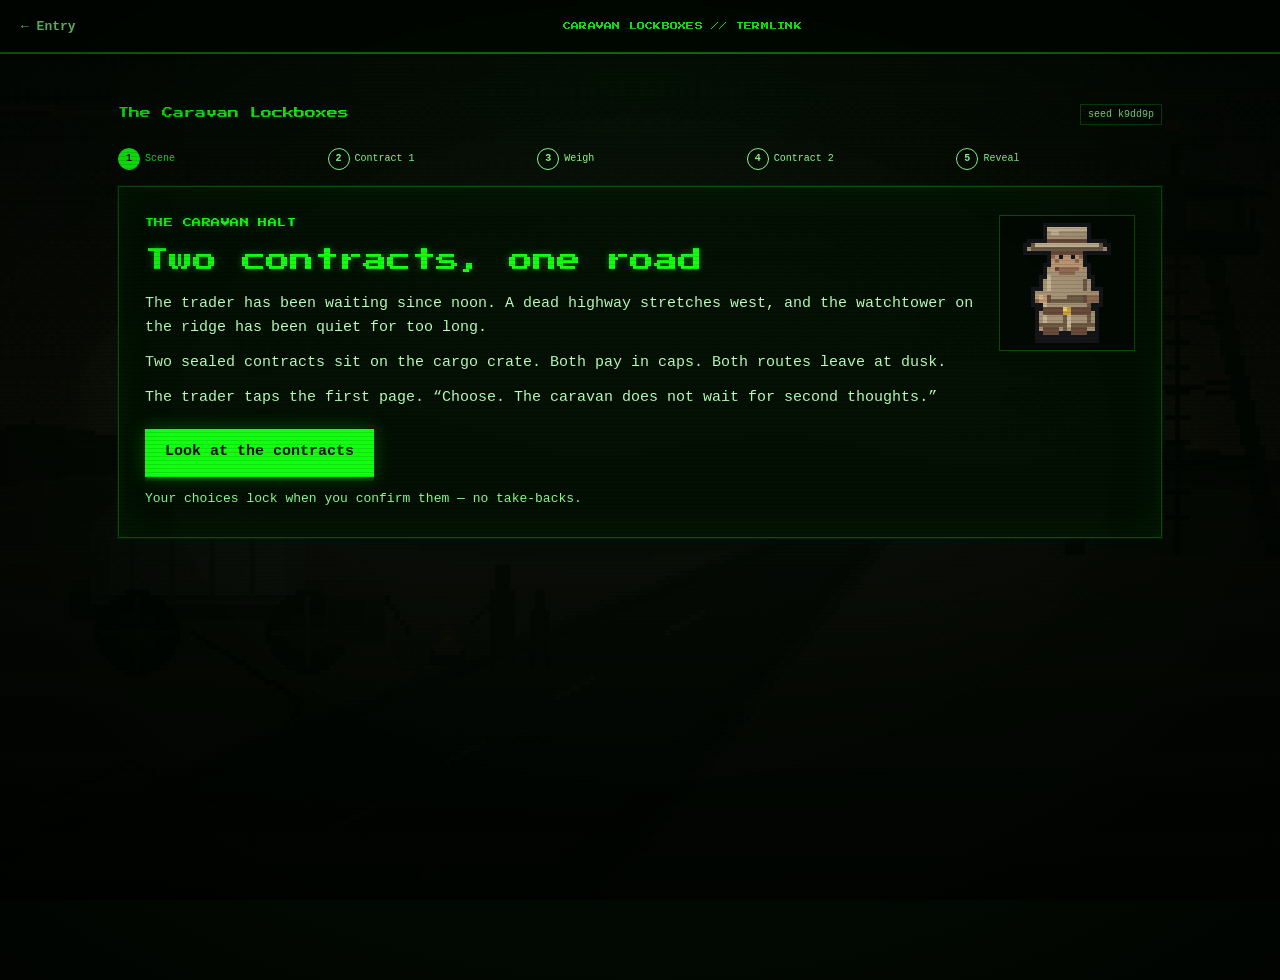
==== commit c46ebb0c: "Phase 3: Pip-Boy single-game rework" ====
--- a/docs/play.html
+++ b/docs/play.html
@@ -4,31 +4,28 @@
   <meta charset="utf-8">
   <meta name="viewport" content="width=device-width, initial-scale=1">
   <meta name="color-scheme" content="dark">
-  <title>Games — Paradoxes of Choices under Uncertainty</title>
-  <meta name="description" content="Interactive mini-games about paradoxes of choice under uncertainty.">
+  <title>The Caravan Lockboxes — Paradoxes of Choices under Uncertainty</title>
+  <meta name="description" content="One decision game: two contracts, two seeded draws, and the expected-utility algebra behind your choices.">
   <link rel="stylesheet" href="vendor/katex/dist/katex.min.css">
   <link rel="stylesheet" href="css/theme.css">
   <link rel="stylesheet" href="css/games.css">
   <link rel="stylesheet" href="css/games/allais.css">
 </head>
 <body class="games-page">
-  <a class="skip-link" href="#main">Skip to the games</a>
+  <a class="skip-link" href="#main">Skip to the game</a>
 
   <header class="games-bar">
-    <a class="games-bar__link" href="index.html">← Start</a>
-    <span class="games-bar__brand">Paradoxes of Choices</span>
-    <a class="games-bar__link" href="deck.html">Presentation</a>
+    <a class="games-bar__link" href="index.html">← Entry</a>
+    <span class="games-bar__brand">Caravan Lockboxes // termlink</span>
   </header>
 
   <main id="main" class="games-main">
-    <section id="view-hub" class="view" hidden></section>
     <section id="view-game" class="view view--game" hidden></section>
-    <section id="view-coming" class="view" hidden></section>
     <section id="view-report" class="view" hidden></section>
     <noscript>
-      <div class="coming__box">
-        <p>The games need JavaScript. The presentation deck works without it.</p>
-        <p><a href="deck.html">Open the presentation</a></p>
+      <div class="report-empty">
+        <p>The game needs JavaScript. The entry screen still works without it.</p>
+        <p><a href="index.html">Back to the entry screen</a></p>
       </div>
     </noscript>
   </main>
@@ -38,7 +35,6 @@
   <script src="js/store.js"></script>
   <script src="js/assets.js"></script>
   <script src="js/rng.js"></script>
-  <script src="js/charts.js"></script>
   <script src="js/figures.js"></script>
   <script src="js/engine.js"></script>
   <script src="js/games/allais.js"></script>
--- a/docs/css/theme.css
+++ b/docs/css/theme.css
@@ -1,7 +1,7 @@
 /* ==========================================================================
-   theme.css — palette, type and shared components.
-   Loaded by index.html, deck.html and (Phase 2) play.html.
-   No external fonts: Press Start 2P is vendored under docs/vendor/fonts/.
+   theme.css — Pip-Boy green CRT palette, terminal type and the entry screen.
+   Loaded by index.html and play.html. No external fonts or requests:
+   Press Start 2P is vendored under docs/vendor/fonts/.
    ========================================================================== */
 
 @font-face {
@@ -13,30 +13,22 @@
 }
 
 :root {
-  /* VUMIF.sty / Madrid palette (see PLAN.md §2.2) */
-  --vu-blue: #02487F;          /* VUMIF redefines blue as RGB(2,72,127) */
-  --vu-blue-deep: #01345C;
-  --burgundy: #7B003F;
-  --block-title: #262686;
-  --block-body: #E9E9F3;
-  --alert-title: #143E5F;
-  --alert-body: #E8ECEF;
-  --game: #2E7D32;
-  --game-body: #EEF5EF;
-  --bullet: #3333B3;
-  --grey-70: #A6A6A6;          /* xcolor gray!70 = 70% grey + 30% white */
-  --tikz-red: #FF0000;
-
-  --ink: #1b1b1b;
-  --ink-soft: #3d4650;
-  --muted: #5f6b78;
-  --paper: #ffffff;
-  --wash: #f4f7fa;
-  --rule: #cfd6de;
-  --focus: #f0a500;
-
-  --font-body: -apple-system, BlinkMacSystemFont, "Segoe UI", Roboto,
-    "Helvetica Neue", Arial, "Noto Sans", sans-serif;
+  /* Pip-Boy green. Exact RGB 18/255/18. */
+  --pip-green: #12FF12;
+  --pip-green-soft: #8CFF8C;
+  --pip-green-dim: #0B7A0B;
+  --pip-green-dark: #0A5A0A;
+  --pip-green-black: #020802;
+  --pip-green-panel: rgba(4, 16, 4, 0.94);
+  --pip-green-panel-2: rgba(6, 24, 6, 0.94);
+  --pip-green-ink: #B8FFB8;
+  --pip-green-line: rgba(18, 255, 18, 0.28);
+  --pip-green-glow: rgba(18, 255, 18, 0.2);
+  --pip-warn: #FF3B2F;
+  --pip-focus: #8CFF8C;
+
+  --font-body: ui-monospace, SFMono-Regular, "SF Mono", Menlo, Consolas,
+    "Liberation Mono", "Courier New", monospace;
   --font-pixel: "Press Start 2P", "Courier New", monospace;
 }
 
@@ -56,448 +48,114 @@
   padding: 0;
 }
 
+html {
+  background: var(--pip-green-black);
+}
+
 body {
+  min-height: 100vh;
+  min-height: 100svh;
   font-family: var(--font-body);
-  color: var(--ink);
-  background: #0b1a2a;
+  color: var(--pip-green-ink);
+  background:
+    radial-gradient(circle at 50% 0%, #052005 0%, #030d03 46%, #010401 100%);
   -webkit-font-smoothing: antialiased;
   text-rendering: optimizeLegibility;
 }
 
+/* Static CRT scanlines and vignette. They never take pointer events and the
+   scanline band is thin enough that body copy stays readable. */
+body::before {
+  content: "";
+  position: fixed;
+  inset: 0;
+  z-index: 9998;
+  pointer-events: none;
+  background: radial-gradient(
+    ellipse at center,
+    transparent 52%,
+    rgba(0, 0, 0, 0.38) 100%
+  );
+}
+
+body::after {
+  content: "";
+  position: fixed;
+  inset: 0;
+  z-index: 9999;
+  pointer-events: none;
+  background: repeating-linear-gradient(
+    to bottom,
+    rgba(0, 0, 0, 0.2) 0,
+    rgba(0, 0, 0, 0.2) 1px,
+    transparent 1px,
+    transparent 4px
+  );
+  opacity: 0.55;
+}
+
 img {
   max-width: 100%;
 }
 
 a {
-  color: var(--vu-blue);
+  color: var(--pip-green-soft);
   text-decoration: none;
-  border-bottom: 1px solid rgba(2, 72, 127, 0.35);
+  border-bottom: 1px solid var(--pip-green-dim);
 }
 
 a:hover,
 a:focus {
-  border-bottom-color: var(--vu-blue);
+  color: var(--pip-green);
+  border-bottom-color: var(--pip-green);
 }
 
 :focus-visible {
-  outline: 3px solid var(--focus);
+  outline: 3px solid var(--pip-focus);
   outline-offset: 3px;
-  border-radius: 2px;
-}
-
-/* --------------------------------------------------------------------------
-   Reveal.js base overrides
-   -------------------------------------------------------------------------- */
-
-.reveal {
-  font-family: var(--font-body);
-  font-size: 34px;
+  border-radius: 0;
+}
+
+::selection {
+  background: var(--pip-green);
+  color: #021002;
+}
+
+h1,
+h2,
+h3,
+h4 {
+  font-family: var(--font-pixel);
   font-weight: 400;
-  color: var(--ink);
-}
-
-.reveal .slides {
-  text-align: left;
-}
-
-.reveal .slides section {
-  background: var(--paper);
-  color: var(--ink);
-  line-height: 1.34;
-}
-
-.reveal h1,
-.reveal h2,
-.reveal h3,
-.reveal h4 {
-  font-family: var(--font-body);
-  text-transform: none;
-  letter-spacing: 0;
-  color: var(--vu-blue);
-  font-weight: 700;
-  line-height: 1.16;
-  margin: 0 0 0.35em;
-}
-
-.reveal p {
-  margin: 0 0 0.45em;
-}
-
-.reveal strong,
-.reveal b {
-  font-weight: 700;
-}
-
-.reveal em {
-  font-style: italic;
-}
-
-.reveal small {
-  font-size: 0.8em;
-}
-
-.reveal blockquote {
-  margin: 0.5em 0;
-  padding: 0.2em 0.8em;
-  border-left: 4px solid var(--vu-blue);
-  background: var(--wash);
-  font-style: normal;
-}
-
-/* KaTeX display blocks get a little breathing room, like beamer's \[ \]. */
-.reveal .katex-display {
-  margin: 0.42em 0;
-}
-
-.reveal .katex {
-  font-size: 1.02em;
-}
-
-/* --------------------------------------------------------------------------
-   Beamer-style blocks
-   -------------------------------------------------------------------------- */
-
-.block {
-  margin: 0.55em 0;
-  border-radius: 5px;
-  overflow: hidden;
-  box-shadow: 0 1px 0 rgba(0, 0, 0, 0.08);
-}
-
-.block__title {
-  background: var(--block-title);
-  color: #fff;
-  font-weight: 700;
-  font-size: 0.95em;
-  line-height: 1.22;
-  padding: 0.26em 0.72em;
-}
-
-.block__body {
-  background: var(--block-body);
-  padding: 0.48em 0.78em 0.55em;
-}
-
-.block--alert .block__title {
-  background: var(--alert-title);
-}
-
-.block--alert .block__body {
-  background: var(--alert-body);
-}
-
-.block--game .block__title {
-  background: var(--game);
-}
-
-.block--game .block__body {
-  background: var(--game-body);
-}
-
-.block--untitled .block__title {
-  display: none;
-}
-
-/* --------------------------------------------------------------------------
-   Lists — beamer's circle bullets in structure blue
-   -------------------------------------------------------------------------- */
-
-.reveal ul {
-  margin: 0.28em 0;
-  padding-left: 1.12em;
-  list-style-type: circle;
-}
-
-.reveal ul ul {
-  list-style-type: circle;
-}
-
-.reveal ol {
-  margin: 0.28em 0;
-  padding-left: 1.32em;
-}
-
-.reveal li {
-  margin: 0.2em 0;
-  line-height: 1.33;
-}
-
-.reveal li::marker {
-  color: var(--bullet);
-}
-
-.reveal .no-bullets,
-.reveal ul.no-bullets {
-  list-style: none;
-  padding-left: 0;
-}
-
-/* --------------------------------------------------------------------------
-   Booktabs-style HTML tables
-   -------------------------------------------------------------------------- */
-
-.tbl {
-  border-collapse: collapse;
-  border-top: 2px solid #2b2b2b;
-  border-bottom: 2px solid #2b2b2b;
-  margin: 0.35em auto;
-  font-size: 0.9em;
-  font-variant-numeric: tabular-nums;
-}
-
-.tbl th,
-.tbl td {
-  border: 0;
-  padding: 0.2em 0.6em;
-  vertical-align: middle;
-}
-
-.tbl thead th {
-  border-bottom: 1px solid #2b2b2b;
-  font-weight: 700;
-  text-align: left;
-  white-space: nowrap;
-}
-
-.tbl tbody td {
-  text-align: left;
-}
-
-.tbl .num {
-  text-align: right;
-}
-
-/* Source tabular{rr}: both columns right-aligned (frame 9). The compound
-   selector outranks `.tbl tbody td`, which left-aligns data cells. */
-.tbl.tbl--right th,
-.tbl.tbl--right td {
-  text-align: right;
-}
-
-.tbl .mid td {
-  border-bottom: 1px solid #2b2b2b;
-}
-
-.tbl--compact {
-  font-size: 0.82em;
-}
-
-.tbl--compact th,
-.tbl--compact td {
-  padding: 0.16em 0.34em;
-}
-
-/* --------------------------------------------------------------------------
-   Pixel-art buttons (start screen + "Try it" slides)
-   -------------------------------------------------------------------------- */
-
-.pixel-btn {
-  display: inline-flex;
-  align-items: center;
-  justify-content: center;
-  gap: 0.55em;
-  min-height: 56px;
-  padding: 0.7em 1.15em;
-  border: 3px solid #0a2440;
+  color: var(--pip-green);
+  text-shadow: 0 0 7px rgba(18, 255, 18, 0.42);
+  letter-spacing: 0.01em;
+}
+
+.eyebrow {
+  margin: 0 0 10px;
+  font-family: var(--font-pixel);
+  font-size: 9px;
+  line-height: 1.8;
+  letter-spacing: 0.05em;
+  text-transform: uppercase;
+  color: var(--pip-green);
+  text-shadow: 0 0 6px rgba(18, 255, 18, 0.35);
+}
+
+kbd {
+  display: inline-block;
+  min-width: 24px;
+  padding: 1px 5px;
+  border: 1px solid var(--pip-green-line);
+  border-bottom-width: 2px;
   border-radius: 0;
-  background: var(--vu-blue);
-  color: #fff;
-  font-family: var(--font-pixel);
-  font-size: 15px;
-  line-height: 1.45;
-  text-transform: uppercase;
-  letter-spacing: 0.02em;
-  cursor: pointer;
-  text-decoration: none;
-  box-shadow:
-    0 5px 0 #06192d,
-    0 7px 0 rgba(0, 0, 0, 0.18);
-  transition: transform 120ms ease, box-shadow 120ms ease, background 120ms ease;
-  -webkit-tap-highlight-color: transparent;
-}
-
-.pixel-btn:hover,
-.pixel-btn:focus {
-  background: #0562a8;
-  border-bottom-color: #06192d;
-  transform: translateY(-1px);
-  box-shadow:
-    0 6px 0 #06192d,
-    0 8px 0 rgba(0, 0, 0, 0.18);
-}
-
-.pixel-btn:active {
-  transform: translateY(4px);
-  box-shadow: 0 1px 0 #06192d;
-}
-
-.pixel-btn--light {
-  background: #fff;
-  color: var(--vu-blue-deep);
-  border-color: var(--vu-blue);
-  box-shadow:
-    0 5px 0 #b9c8d6,
-    0 7px 0 rgba(0, 0, 0, 0.12);
-}
-
-.pixel-btn--light:hover,
-.pixel-btn--light:focus {
-  background: var(--wash);
-}
-
-.pixel-btn--small {
-  min-height: 44px;
-  padding: 0.5em 0.75em;
-  font-size: 12px;
-}
-
-.pixel-btn--close {
-  background: #b3261e;
-  border-color: #5c0f0a;
-  box-shadow: 0 4px 0 #3d0906;
-}
-
-.pixel-btn--close:hover,
-.pixel-btn--close:focus {
-  background: #d33a30;
-}
-
-/* --------------------------------------------------------------------------
-   Start screen (index.html)
-   -------------------------------------------------------------------------- */
-
-.start {
-  min-height: 100vh;
-  min-height: 100svh;
-  display: flex;
-  align-items: center;
-  justify-content: center;
-  padding: 32px 20px;
-  background:
-    radial-gradient(circle at 50% 0%, #12466f 0%, #0b2a45 42%, #071726 100%);
-  color: #fff;
-  overflow-x: hidden;
-}
-
-.start__inner {
-  width: min(980px, 100%);
-  text-align: center;
-}
-
-.start__logo-card {
-  display: inline-flex;
-  align-items: center;
-  justify-content: center;
-  width: 132px;
-  height: 132px;
-  margin: 0 auto 26px;
-  padding: 10px;
-  background: #fff;
-  border: 3px solid rgba(255, 255, 255, 0.75);
-  box-shadow: 0 6px 0 rgba(0, 0, 0, 0.25);
-}
-
-.start__logo-card img {
-  display: block;
-  width: 100%;
-  height: 100%;
-  object-fit: contain;
-}
-
-.start__title {
-  margin: 0 auto 18px;
-  max-width: 900px;
-  font-family: var(--font-pixel);
-  font-size: clamp(20px, 3.1vw, 38px);
-  line-height: 1.55;
-  color: #fff;
-  text-shadow: 4px 4px 0 #06192d, 8px 8px 0 rgba(0, 0, 0, 0.22);
-}
-
-.start__subtitle {
-  margin: 0 0 8px;
-  font-size: clamp(17px, 1.7vw, 22px);
-  letter-spacing: 0.16em;
-  text-transform: uppercase;
-  color: #bcd8ee;
-}
-
-.start__authors {
-  margin: 0 0 2px;
-  font-size: clamp(15px, 1.5vw, 19px);
-  color: #e8f1f8;
-}
-
-.start__supervisor {
-  margin: 0 0 34px;
-  font-size: clamp(13px, 1.3vw, 16px);
-  color: #9fb8cc;
-}
-
-.start__actions {
-  display: flex;
-  flex-wrap: wrap;
-  align-items: center;
-  justify-content: center;
-  gap: 22px;
-}
-
-.start__actions .pixel-btn {
-  min-width: 250px;
-  min-height: 68px;
-  font-size: clamp(13px, 1.25vw, 16px);
-}
-
-.start__hint {
-  margin: 30px 0 0;
-  font-size: 14px;
-  color: #8fa9bf;
-}
-
-.start__hint kbd {
-  display: inline-block;
-  padding: 2px 7px;
-  border: 1px solid #4d6b83;
-  border-bottom-width: 3px;
-  border-radius: 3px;
+  background: rgba(18, 255, 18, 0.08);
+  color: var(--pip-green-ink);
   font-family: var(--font-body);
   font-size: 12px;
-  color: #dceaf5;
-  background: #102c44;
-}
-
-/* Small phones: keep the two buttons stacked and full width. */
-@media (max-width: 560px) {
-  .start {
-    padding: 22px 16px 30px;
-  }
-
-  .start__logo-card {
-    width: 104px;
-    height: 104px;
-    margin-bottom: 20px;
-  }
-
-  .start__title {
-    font-size: clamp(17px, 5.4vw, 24px);
-    line-height: 1.65;
-    text-shadow: 3px 3px 0 #06192d;
-  }
-
-  .start__actions {
-    gap: 16px;
-  }
-
-  .start__actions .pixel-btn {
-    min-width: 0;
-    width: 100%;
-    max-width: 340px;
-  }
-}
-
-/* --------------------------------------------------------------------------
-   Accessibility
-   -------------------------------------------------------------------------- */
+  text-align: center;
+}
 
 .visually-hidden {
   position: absolute !important;
@@ -511,6 +169,238 @@
   border: 0;
 }
 
+.skip-link {
+  position: absolute;
+  left: 8px;
+  top: -70px;
+  z-index: 10001;
+  display: inline-flex;
+  align-items: center;
+  min-height: 44px;
+  padding: 10px 14px;
+  background: var(--pip-green);
+  color: #021002;
+  border: 2px solid var(--pip-green-soft);
+  font-weight: 700;
+}
+
+.skip-link:focus {
+  top: 8px;
+}
+
+/* --------------------------------------------------------------------------
+   Entry screen — one terminal, one enter action
+   -------------------------------------------------------------------------- */
+
+.terminal-page {
+  display: flex;
+  align-items: center;
+  justify-content: center;
+  padding: 28px 14px;
+  overflow-x: hidden;
+}
+
+.terminal {
+  width: min(880px, 100%);
+}
+
+.terminal__frame {
+  background:
+    linear-gradient(180deg, rgba(18, 255, 18, 0.04), transparent 22%),
+    var(--pip-green-panel);
+  border: 2px solid var(--pip-green-dim);
+  box-shadow:
+    inset 0 0 48px rgba(18, 255, 18, 0.08),
+    0 0 0 1px rgba(18, 255, 18, 0.18),
+    0 0 34px rgba(18, 255, 18, 0.15);
+}
+
+.terminal__bar {
+  display: flex;
+  flex-wrap: wrap;
+  align-items: center;
+  justify-content: space-between;
+  gap: 8px;
+  padding: 10px 14px;
+  border-bottom: 1px solid var(--pip-green-line);
+  background: rgba(18, 255, 18, 0.06);
+}
+
+.terminal__bar-label {
+  font-family: var(--font-pixel);
+  font-size: 8px;
+  line-height: 1.6;
+  letter-spacing: 0.04em;
+  text-transform: uppercase;
+  color: var(--pip-green);
+}
+
+.terminal__bar-status {
+  padding: 2px 7px;
+  border: 1px solid var(--pip-green-dim);
+  color: var(--pip-green-soft);
+  font-size: 10px;
+  letter-spacing: 0.12em;
+}
+
+.terminal__screen {
+  padding: 26px 22px 24px;
+}
+
+.terminal__boot {
+  margin: 0 0 18px;
+  color: var(--pip-green-soft);
+  font-size: 12px;
+  letter-spacing: 0.06em;
+}
+
+.terminal__title {
+  margin: 0 0 16px;
+  font-size: clamp(19px, 4.2vw, 34px);
+  line-height: 1.6;
+  color: var(--pip-green);
+  text-shadow:
+    0 0 8px rgba(18, 255, 18, 0.55),
+    0 0 22px rgba(18, 255, 18, 0.22);
+}
+
+.terminal__lead {
+  max-width: 62ch;
+  margin: 0 0 22px;
+  color: var(--pip-green-ink);
+  font-size: clamp(15px, 1.8vw, 17px);
+  line-height: 1.62;
+}
+
+.terminal__art {
+  max-width: 420px;
+  margin: 0 auto 22px;
+  padding: 8px;
+  background: rgba(2, 8, 2, 0.8);
+  border: 1px solid var(--pip-green-line);
+  box-shadow: inset 0 0 22px rgba(18, 255, 18, 0.08);
+}
+
+.terminal__art img {
+  display: block;
+  width: 100%;
+  height: auto;
+  border: 1px solid var(--pip-green-dim);
+  filter: saturate(0.82) contrast(1.04);
+}
+
+.terminal__art-caption {
+  margin: 8px 0 0;
+  color: var(--pip-green-soft);
+  font-size: 10px;
+  letter-spacing: 0.1em;
+  text-align: center;
+}
+
+.terminal__actions {
+  display: flex;
+  flex-wrap: wrap;
+  gap: 12px;
+  margin: 0 0 16px;
+}
+
+.term-btn {
+  display: inline-flex;
+  align-items: center;
+  justify-content: center;
+  gap: 0.5em;
+  min-height: 56px;
+  padding: 14px 24px;
+  border: 2px solid var(--pip-green);
+  background: var(--pip-green);
+  color: #021002;
+  font-family: var(--font-pixel);
+  font-size: clamp(11px, 1.4vw, 14px);
+  line-height: 1.5;
+  text-transform: uppercase;
+  letter-spacing: 0.03em;
+  text-decoration: none;
+  box-shadow:
+    0 0 0 1px #021002 inset,
+    0 0 22px rgba(18, 255, 18, 0.32),
+    0 5px 0 #063006;
+  transition: background 120ms ease, transform 120ms ease, box-shadow 120ms ease;
+  -webkit-tap-highlight-color: transparent;
+}
+
+.term-btn:hover,
+.term-btn:focus {
+  background: var(--pip-green-soft);
+  border-color: var(--pip-green-soft);
+  color: #021002;
+  transform: translateY(-1px);
+  box-shadow:
+    0 0 0 1px #021002 inset,
+    0 0 30px rgba(18, 255, 18, 0.44),
+    0 6px 0 #063006;
+}
+
+.term-btn:active {
+  transform: translateY(3px);
+  box-shadow: 0 0 0 1px #021002 inset, 0 2px 0 #063006;
+}
+
+.terminal__hint {
+  margin: 0 0 12px;
+  color: var(--pip-green-soft);
+  font-size: 13px;
+  line-height: 1.5;
+}
+
+.terminal__status {
+  margin: 0;
+  padding-top: 12px;
+  border-top: 1px dashed var(--pip-green-dim);
+  color: var(--pip-green-soft);
+  font-size: 10px;
+  line-height: 1.6;
+  letter-spacing: 0.08em;
+}
+
+.terminal__foot {
+  display: flex;
+  flex-wrap: wrap;
+  justify-content: space-between;
+  gap: 8px;
+  padding: 10px 14px;
+  border-top: 1px solid var(--pip-green-line);
+  color: var(--pip-green-soft);
+  font-size: 10px;
+  line-height: 1.5;
+  letter-spacing: 0.06em;
+}
+
+/* --------------------------------------------------------------------------
+   Accessibility and print
+   -------------------------------------------------------------------------- */
+
+@media (max-width: 560px) {
+  .terminal-page {
+    padding: 12px 8px 22px;
+  }
+
+  .terminal__screen {
+    padding: 20px 14px 20px;
+  }
+
+  .terminal__title {
+    font-size: clamp(17px, 5.6vw, 24px);
+  }
+
+  .term-btn {
+    width: 100%;
+  }
+
+  .terminal__foot {
+    flex-direction: column;
+  }
+}
+
 @media (prefers-reduced-motion: reduce) {
   *,
   *::before,
@@ -521,8 +411,25 @@
     scroll-behavior: auto !important;
   }
 
-  .pixel-btn:hover,
-  .pixel-btn:focus {
+  .term-btn:hover,
+  .term-btn:focus {
     transform: none;
   }
 }
+
+@media print {
+  body::before,
+  body::after {
+    display: none !important;
+  }
+
+  body {
+    background: #fff;
+    color: #000;
+  }
+
+  .terminal__frame {
+    box-shadow: none;
+    border-color: #000;
+  }
+}
--- a/docs/css/games.css
+++ b/docs/css/games.css
@@ -1,24 +1,7 @@
 /* ==========================================================================
-   games.css — hub, game runner, Report Card and "coming soon" panels.
-   Mobile-first. Loaded only by play.html; the deck is untouched.
+   games.css — single-game terminal, theory checkpoint and Report Card.
+   Mobile-first. Loaded only by play.html. Theme tokens live in theme.css.
    ========================================================================== */
-
-:root {
-  --game-bg: #120f0b;
-  --game-bg-2: #1b160f;
-  --game-panel: rgba(28, 23, 16, 0.92);
-  --game-panel-2: #241d14;
-  --game-ink: #f4ead8;
-  --game-muted: #b7a98f;
-  --game-line: rgba(244, 234, 216, 0.22);
-  --game-accent: #e0a64b;
-  --game-accent-ink: #241708;
-  --game-rust: #b3412f;
-  --game-good: #7fbf6a;
-  --game-bad: #e0705b;
-  --game-cream: #f6efdf;
-  --game-shadow: 0 6px 0 rgba(0, 0, 0, 0.35);
-}
 
 html,
 body.games-page {
@@ -29,74 +12,35 @@
   min-height: 100vh;
   min-height: 100svh;
   background:
-    radial-gradient(circle at 50% 0%, #2a2115 0%, #17130d 52%, #0d0b08 100%);
-  color: var(--game-ink);
+    radial-gradient(circle at 50% 0%, #042104 0%, #030d03 52%, #010401 100%);
+  color: var(--pip-green-ink);
 }
 
 .games-page a {
-  color: var(--game-ink);
+  color: var(--pip-green-soft);
+}
+
+/* The element-qualified link colour above outranks `.btn` alone. Restore the
+   dark ink on filled link-buttons at rest (and after a visit), otherwise a
+   bright-green label sits on a bright-green fill. Ghost link-buttons stay
+   secondary green. */
+.games-page a.btn--primary,
+.games-page a.btn--primary:visited {
+  color: #021002;
+}
+
+.games-page a.btn--ghost,
+.games-page a.btn--ghost:visited {
+  color: var(--pip-green-soft);
 }
 
 [hidden] {
   display: none !important;
-}
-
-.visually-hidden {
-  position: absolute !important;
-  width: 1px;
-  height: 1px;
-  padding: 0;
-  margin: -1px;
-  overflow: hidden;
-  clip: rect(0, 0, 0, 0);
-  white-space: nowrap;
-  border: 0;
-}
-
-.skip-link {
-  position: absolute;
-  left: 8px;
-  top: -60px;
-  z-index: 100;
-  display: inline-flex;
-  align-items: center;
-  min-height: 44px;
-  padding: 10px 14px;
-  background: var(--game-cream);
-  color: #1a1208;
-  border: 2px solid #1a1208;
-  font-weight: 700;
-}
-
-.skip-link:focus {
-  top: 8px;
 }
 
 /* --------------------------------------------------------------------------
    Top bar
    -------------------------------------------------------------------------- */
-
-html.is-embedded .games-bar {
-  display: none;
-}
-
-html.is-embedded .games-main {
-  padding-top: 10px;
-}
-
-html.is-embedded .view--game,
-html.is-embedded .game {
-  min-height: 100svh;
-}
-
-/* The deck overlay already prints the game title in its own bar. */
-html.is-embedded .game__title {
-  display: none;
-}
-
-html.is-embedded .game__seed {
-  max-width: 160px;
-}
 
 .games-bar {
   position: sticky;
@@ -107,8 +51,8 @@
   gap: 8px;
   min-height: 48px;
   padding: 4px 10px;
-  background: rgba(10, 8, 5, 0.92);
-  border-bottom: 2px solid rgba(224, 166, 75, 0.35);
+  background: rgba(2, 8, 2, 0.94);
+  border-bottom: 2px solid var(--pip-green-dim);
   backdrop-filter: blur(6px);
 }
 
@@ -117,17 +61,18 @@
   align-items: center;
   min-height: 44px;
   padding: 0 10px;
-  color: var(--game-ink);
-  font-size: 14px;
-  font-weight: 600;
+  color: var(--pip-green-soft);
+  font-size: 13px;
+  font-weight: 700;
   text-decoration: none;
   border: 1px solid transparent;
 }
 
 .games-bar__link:hover,
 .games-bar__link:focus {
-  border-color: var(--game-line);
-  background: rgba(255, 255, 255, 0.06);
+  color: var(--pip-green);
+  border-color: var(--pip-green-line);
+  background: rgba(18, 255, 18, 0.08);
 }
 
 .games-bar__brand {
@@ -138,10 +83,11 @@
   white-space: nowrap;
   text-align: center;
   font-family: var(--font-pixel);
-  font-size: 9px;
-  line-height: 1.5;
-  letter-spacing: 0.02em;
-  color: var(--game-accent);
+  font-size: 8px;
+  line-height: 1.6;
+  letter-spacing: 0.03em;
+  text-transform: uppercase;
+  color: var(--pip-green);
 }
 
 .games-main {
@@ -153,16 +99,6 @@
 /* --------------------------------------------------------------------------
    Shared type / buttons
    -------------------------------------------------------------------------- */
-
-.eyebrow {
-  margin: 0 0 8px;
-  font-family: var(--font-pixel);
-  font-size: 9px;
-  line-height: 1.7;
-  letter-spacing: 0.04em;
-  text-transform: uppercase;
-  color: var(--game-accent);
-}
 
 .btn {
   display: inline-flex;
@@ -171,85 +107,78 @@
   gap: 0.4em;
   min-height: 48px;
   padding: 12px 18px;
-  border: 2px solid #0b0805;
+  border: 2px solid var(--pip-green);
   border-radius: 0;
-  background: var(--game-accent);
-  color: var(--game-accent-ink);
+  background: var(--pip-green);
+  color: #021002;
   font-family: var(--font-body);
-  font-size: 16px;
+  font-size: 15px;
   font-weight: 800;
   line-height: 1.25;
   text-align: center;
   text-decoration: none;
   cursor: pointer;
-  box-shadow: var(--game-shadow);
+  box-shadow: 0 0 18px rgba(18, 255, 18, 0.28), 0 4px 0 #063006;
   transition: transform 120ms ease, box-shadow 120ms ease, background 120ms ease;
   -webkit-tap-highlight-color: transparent;
 }
 
 .btn:hover,
 .btn:focus {
-  background: #efb965;
+  background: var(--pip-green-soft);
+  border-color: var(--pip-green-soft);
+  color: #021002;
   transform: translateY(-1px);
-  box-shadow: 0 7px 0 rgba(0, 0, 0, 0.35);
+  box-shadow: 0 0 24px rgba(18, 255, 18, 0.38), 0 5px 0 #063006;
 }
 
 .btn:active {
   transform: translateY(3px);
-  box-shadow: 0 2px 0 rgba(0, 0, 0, 0.35);
+  box-shadow: 0 0 12px rgba(18, 255, 18, 0.24), 0 1px 0 #063006;
 }
 
 .btn:disabled {
   cursor: not-allowed;
-  opacity: 0.55;
+  opacity: 0.5;
   transform: none;
-  box-shadow: 0 3px 0 rgba(0, 0, 0, 0.28);
+  box-shadow: 0 2px 0 #063006;
 }
 
 .btn--primary {
-  background: var(--game-accent);
-  color: var(--game-accent-ink);
+  background: var(--pip-green);
+  color: #021002;
 }
 
 .btn--ghost {
   background: transparent;
-  color: var(--game-ink);
-  border-color: var(--game-line);
+  color: var(--pip-green-soft);
+  border-color: var(--pip-green-dim);
   box-shadow: none;
 }
 
 .btn--ghost:hover,
 .btn--ghost:focus {
-  background: rgba(255, 255, 255, 0.08);
-  border-color: var(--game-ink);
+  background: rgba(18, 255, 18, 0.1);
+  border-color: var(--pip-green);
+  color: var(--pip-green);
 }
 
 .btn--small {
   min-height: 44px;
   padding: 9px 14px;
-  font-size: 14px;
+  font-size: 13px;
 }
 
 .hint {
   margin: 12px 0 0;
-  color: var(--game-muted);
+  color: var(--pip-green-soft);
   font-size: 13px;
-  line-height: 1.5;
-}
-
-.hint kbd,
-kbd {
-  display: inline-block;
-  min-width: 24px;
-  padding: 1px 5px;
-  border: 1px solid var(--game-line);
-  border-bottom-width: 2px;
-  border-radius: 3px;
-  background: rgba(255, 255, 255, 0.08);
-  color: var(--game-ink);
-  font-family: ui-monospace, SFMono-Regular, Menlo, monospace;
-  font-size: 12px;
-  text-align: center;
+  line-height: 1.55;
+}
+
+.hint kbd {
+  border-color: var(--pip-green-line);
+  background: rgba(18, 255, 18, 0.08);
 }
 
 .badge {
@@ -257,358 +186,127 @@
   align-items: center;
   min-height: 24px;
   padding: 2px 8px;
-  border: 1px solid rgba(224, 166, 75, 0.5);
-  background: rgba(224, 166, 75, 0.14);
-  color: var(--game-accent);
-  font-size: 11px;
+  border: 1px solid var(--pip-green-dim);
+  background: rgba(18, 255, 18, 0.1);
+  color: var(--pip-green);
+  font-size: 10px;
   font-weight: 700;
-  letter-spacing: 0.04em;
+  letter-spacing: 0.06em;
   text-transform: uppercase;
   white-space: nowrap;
 }
 
 .badge--locked {
-  border-color: rgba(127, 191, 106, 0.6);
-  background: rgba(127, 191, 106, 0.14);
-  color: #a8d99a;
+  border-color: var(--pip-green);
+  background: rgba(18, 255, 18, 0.16);
+  color: var(--pip-green);
 }
 
 /* --------------------------------------------------------------------------
-   Hub
+   Report Card
    -------------------------------------------------------------------------- */
 
-.hub__head {
-  max-width: 760px;
-  margin: 0 0 22px;
-}
-
-.hub__title {
-  margin: 0 0 10px;
-  font-size: clamp(26px, 5vw, 44px);
-  line-height: 1.12;
-  color: var(--game-ink);
-}
-
-.hub__lead {
-  margin: 0;
-  color: var(--game-muted);
-  font-size: clamp(15px, 2vw, 18px);
-  line-height: 1.5;
-}
-
-.hub__grid {
-  display: grid;
-  grid-template-columns: 1fr;
-  gap: 14px;
-}
-
-.hub-card {
-  min-width: 0;
-}
-
-.hub-card__link {
-  display: block;
-  height: 100%;
-  overflow: hidden;
-  background: var(--game-panel);
-  border: 2px solid var(--game-line);
-  box-shadow: var(--game-shadow);
-  text-decoration: none;
-  color: var(--game-ink);
-  transition: transform 140ms ease, border-color 140ms ease;
-}
-
-.hub-card__link:hover,
-.hub-card__link:focus {
-  transform: translateY(-2px);
-  border-color: var(--game-accent);
-}
-
-.hub-card--coming .hub-card__link {
-  border-style: dashed;
-  box-shadow: none;
-}
-
-.hub-card__art {
-  position: relative;
-  aspect-ratio: 16 / 9;
-  overflow: hidden;
-  background: #0d0b08;
-  border-bottom: 2px solid var(--game-line);
-}
-
-.hub-card__img {
-  display: block;
-  width: 100%;
-  height: 100%;
-  object-fit: cover;
-}
-
-.hub-card__badge {
-  position: absolute;
-  top: 8px;
-  left: 8px;
-  padding: 3px 7px;
-  border: 1px solid rgba(0, 0, 0, 0.5);
-  background: rgba(10, 8, 5, 0.86);
-  color: var(--game-muted);
-  font-size: 11px;
-  font-weight: 700;
-  letter-spacing: 0.04em;
-  text-transform: uppercase;
-}
-
-.hub-card__badge--done {
-  left: auto;
-  right: 8px;
-  background: rgba(44, 93, 39, 0.92);
-  border-color: rgba(127, 191, 106, 0.6);
-  color: #d6f3cc;
-}
-
-.hub-card__body {
-  padding: 13px 14px 15px;
-}
-
-.hub-card__title {
-  margin: 0 0 6px;
-  font-size: 19px;
-  line-height: 1.2;
-  color: var(--game-ink);
-}
-
-.hub-card__tagline {
-  margin: 0 0 10px;
-  color: var(--game-muted);
-  font-size: 14px;
-  line-height: 1.45;
-}
-
-.hub-card__status {
-  display: inline-block;
-  padding: 3px 8px;
-  background: rgba(224, 166, 75, 0.16);
-  border: 1px solid rgba(224, 166, 75, 0.45);
-  color: var(--game-accent);
-  font-size: 12px;
-  font-weight: 700;
-  text-transform: uppercase;
-  letter-spacing: 0.04em;
-}
-
-.hub-card__status--muted {
-  background: rgba(255, 255, 255, 0.05);
-  border-color: var(--game-line);
-  color: var(--game-muted);
-}
-
-.hub-card__coming-art {
-  display: flex;
-  flex-direction: column;
-  align-items: center;
-  justify-content: center;
-  width: 100%;
-  height: 100%;
-  gap: 4px;
-  background:
-    repeating-linear-gradient(
-      135deg,
-      rgba(255, 255, 255, 0.04) 0 10px,
-      transparent 10px 20px
-    ),
-    linear-gradient(160deg, #201a12 0%, #120f0b 100%);
-}
-
-.hub-card__glyph {
-  font-size: 48px;
-  line-height: 1;
-  color: var(--game-muted);
-  opacity: 0.75;
-}
-
-.hub__report {
-  display: flex;
-  flex-direction: column;
-  gap: 12px;
-  margin-top: 20px;
-  padding: 16px;
-  background: rgba(224, 166, 75, 0.07);
-  border: 2px solid rgba(224, 166, 75, 0.3);
-}
-
-.hub__report-title {
-  margin: 0 0 6px;
-  font-size: 20px;
-  color: var(--game-ink);
-}
-
-.hub__report-copy p {
-  margin: 0;
-  color: var(--game-muted);
-  font-size: 14px;
-  line-height: 1.5;
-}
-
-.hub__report .btn {
-  align-self: flex-start;
-}
-
-.hub__footnote {
-  margin: 20px 0 0;
-  color: var(--game-muted);
-  font-size: 12px;
-}
-
-/* --------------------------------------------------------------------------
-   Coming soon
-   -------------------------------------------------------------------------- */
-
-.coming {
-  max-width: 720px;
-  margin: 0 auto;
-  padding: 6px 0 30px;
-}
-
-.coming__title {
-  margin: 0 0 6px;
-  font-size: clamp(28px, 6vw, 46px);
-  line-height: 1.1;
-}
-
-.coming__paradox {
-  margin: 0 0 18px;
-  color: var(--game-muted);
-  font-size: 17px;
-  font-style: italic;
-}
-
-.coming__box {
-  padding: 18px;
-  background: var(--game-panel);
-  border: 2px dashed var(--game-line);
-  color: var(--game-ink);
-  font-size: 16px;
+.report-empty {
+  max-width: 660px;
+  margin: 24px auto;
+  padding: 26px 22px;
+  background: var(--pip-green-panel);
+  border: 2px solid var(--pip-green-dim);
+  box-shadow: inset 0 0 36px rgba(18, 255, 18, 0.08);
+  text-align: center;
+}
+
+.report-empty__title {
+  margin: 0 0 12px;
+  font-size: clamp(20px, 4vw, 28px);
   line-height: 1.55;
-}
-
-.coming__box p {
-  margin: 0 0 10px;
-}
-
-.coming__box p:last-child {
-  margin-bottom: 0;
-}
-
-.coming__note {
-  color: var(--game-muted);
-  font-size: 14px;
-}
-
-/* --------------------------------------------------------------------------
-   Report Card — cream, printable, screenshot-friendly
-   -------------------------------------------------------------------------- */
-
-.report-empty {
-  max-width: 640px;
-  margin: 20px auto;
-  padding: 24px;
-  background: var(--game-panel);
-  border: 2px solid var(--game-line);
-  text-align: center;
-}
-
-.report-empty__title {
-  margin: 0 0 10px;
-  font-size: 30px;
 }
 
 .report-empty__copy {
   margin: 0 0 18px;
-  color: var(--game-muted);
-  line-height: 1.5;
-}
-
-.report-empty .btn {
-  margin: 4px;
+  color: var(--pip-green-soft);
+  line-height: 1.6;
 }
 
 .report-card {
-  max-width: 760px;
+  max-width: 780px;
   margin: 8px auto 0;
-  padding: 22px 18px;
-  background: var(--game-cream);
-  color: #211a11;
-  border: 3px solid #211a11;
-  box-shadow: 10px 10px 0 rgba(0, 0, 0, 0.35);
+  padding: 24px 18px;
+  background:
+    linear-gradient(180deg, rgba(18, 255, 18, 0.04), transparent 18%),
+    var(--pip-green-panel);
+  color: var(--pip-green-ink);
+  border: 2px solid var(--pip-green);
+  box-shadow:
+    inset 0 0 48px rgba(18, 255, 18, 0.08),
+    0 0 0 1px rgba(18, 255, 18, 0.24),
+    0 0 28px rgba(18, 255, 18, 0.16);
 }
 
 .report-card__head {
   padding-bottom: 14px;
-  border-bottom: 2px solid #211a11;
+  border-bottom: 1px solid var(--pip-green-line);
 }
 
 .report-card__head .eyebrow {
-  color: #7a4b12;
+  color: var(--pip-green);
 }
 
 .report-card__title {
-  margin: 0 0 4px;
-  font-size: clamp(26px, 5vw, 38px);
-  line-height: 1.1;
-  color: #211a11;
+  margin: 0 0 6px;
+  font-size: clamp(19px, 3.6vw, 28px);
+  line-height: 1.55;
+  color: var(--pip-green);
 }
 
 .report-card__paradox {
   margin: 0;
-  color: #5d4a32;
-  font-size: 15px;
-  font-style: italic;
+  color: var(--pip-green-soft);
+  font-size: 14px;
 }
 
 .report-card__verdict {
   display: flex;
   flex-direction: column;
-  gap: 2px;
+  gap: 3px;
   margin: 16px 0;
-  padding: 12px 14px;
-  border: 2px solid #211a11;
-  background: #efe5cf;
+  padding: 13px 14px;
+  border: 1px solid var(--pip-green-dim);
+  background: rgba(18, 255, 18, 0.06);
 }
 
 .report-card__verdict.is-inconsistent {
-  background: #f6ddd5;
-  border-color: #8a2f1d;
+  background: rgba(255, 59, 47, 0.08);
+  border-color: var(--pip-warn);
 }
 
 .report-card__verdict.is-consistent {
-  background: #e2efdb;
-  border-color: #356b28;
+  background: rgba(18, 255, 18, 0.1);
+  border-color: var(--pip-green);
 }
 
 .report-card__verdict-label {
-  font-size: 11px;
+  color: var(--pip-green-soft);
+  font-size: 10px;
   font-weight: 700;
-  letter-spacing: 0.08em;
+  letter-spacing: 0.1em;
   text-transform: uppercase;
-  color: #5d4a32;
 }
 
 .report-card__verdict-value {
-  font-size: 21px;
-  line-height: 1.25;
+  color: var(--pip-green);
+  font-size: 18px;
+  line-height: 1.35;
 }
 
 .report-card__verdict.is-inconsistent .report-card__verdict-value {
-  color: #6d2213;
-}
-
-.report-card__verdict.is-consistent .report-card__verdict-value {
-  color: #2c5a21;
+  color: var(--pip-warn);
+  text-shadow: 0 0 8px rgba(255, 59, 47, 0.35);
 }
 
 .report-card__verdict-sub {
-  font-size: 13px;
-  color: #5d4a32;
+  color: var(--pip-green-soft);
+  font-size: 12px;
 }
 
 .report-card__grid {
@@ -616,7 +314,7 @@
   grid-template-columns: 1fr;
   gap: 0;
   margin: 0;
-  border-top: 1px solid #c9bda6;
+  border-top: 1px solid var(--pip-green-line);
 }
 
 .report-card__field {
@@ -624,41 +322,43 @@
   justify-content: space-between;
   gap: 12px;
   padding: 9px 0;
-  border-bottom: 1px solid #c9bda6;
+  border-bottom: 1px solid var(--pip-green-line);
 }
 
 .report-card__field dt {
-  color: #5d4a32;
-  font-size: 13px;
+  color: var(--pip-green-soft);
+  font-size: 11px;
   font-weight: 700;
   text-transform: uppercase;
-  letter-spacing: 0.03em;
+  letter-spacing: 0.05em;
 }
 
 .report-card__field dd {
   margin: 0;
-  font-size: 15px;
+  color: var(--pip-green-ink);
+  font-size: 14px;
   font-weight: 600;
   text-align: right;
+  overflow-wrap: anywhere;
 }
 
 .report-card__why {
   margin-top: 16px;
   padding-top: 14px;
-  border-top: 2px solid #211a11;
+  border-top: 1px solid var(--pip-green-line);
 }
 
 .report-card__why h2 {
-  margin: 0 0 6px;
-  font-size: 17px;
-  color: #211a11;
+  margin: 0 0 8px;
+  font-size: 13px;
+  line-height: 1.7;
 }
 
 .report-card__why p {
   margin: 0;
-  font-size: 15px;
-  line-height: 1.5;
-  color: #3b3022;
+  color: var(--pip-green-ink);
+  font-size: 14px;
+  line-height: 1.6;
 }
 
 .report-card__foot {
@@ -668,30 +368,20 @@
   gap: 8px;
   margin-top: 16px;
   padding-top: 10px;
-  border-top: 1px solid #c9bda6;
-  color: #6a5841;
-  font-size: 12px;
+  border-top: 1px solid var(--pip-green-line);
+  color: var(--pip-green-soft);
+  font-size: 11px;
 }
 
 .report-card__actions {
   margin-top: 14px;
 }
 
-.report-card__actions .btn--ghost {
-  color: #211a11;
-  border-color: #211a11;
-}
-
-.report-card__actions .btn--ghost:hover,
-.report-card__actions .btn--ghost:focus {
-  background: rgba(33, 26, 17, 0.08);
-}
-
 .report-card__footnote {
-  max-width: 760px;
+  max-width: 780px;
   margin: 14px auto 0;
-  color: var(--game-muted);
-  font-size: 12px;
+  color: var(--pip-green-soft);
+  font-size: 11px;
   text-align: center;
 }
 
@@ -714,24 +404,25 @@
   inset: 0;
   z-index: -2;
   background:
-    radial-gradient(circle at 50% 10%, #3a2c1a 0%, #1b150e 55%, #0b0906 100%);
+    radial-gradient(circle at 50% 10%, #073007 0%, #041304 55%, #010401 100%);
 }
 
 .scene-bg__img {
   width: 100%;
   height: 100%;
   object-fit: cover;
-  opacity: 0.55;
+  opacity: 0.3;
+  filter: saturate(0.6);
 }
 
 .scene-bg--missing {
   background:
     repeating-linear-gradient(
       135deg,
-      rgba(224, 166, 75, 0.07) 0 16px,
+      rgba(18, 255, 18, 0.06) 0 16px,
       transparent 16px 32px
     ),
-    radial-gradient(circle at 50% 10%, #3a2c1a 0%, #1b150e 55%, #0b0906 100%);
+    radial-gradient(circle at 50% 10%, #073007 0%, #041304 55%, #010401 100%);
 }
 
 .asset-warning {
@@ -741,12 +432,12 @@
   z-index: 60;
   max-width: calc(100% - 20px);
   padding: 5px 8px;
-  background: rgba(10, 8, 5, 0.94);
-  border: 1px dashed var(--game-line);
-  color: var(--game-ink);
-  font-family: ui-monospace, SFMono-Regular, Menlo, monospace;
+  background: rgba(2, 8, 2, 0.96);
+  border: 1px dashed var(--pip-warn);
+  color: var(--pip-green-ink);
+  font-family: var(--font-body);
   font-size: 10px;
-  line-height: 1.3;
+  line-height: 1.35;
   overflow-wrap: anywhere;
   pointer-events: none;
 }
@@ -755,8 +446,12 @@
   position: fixed;
   inset: 0;
   z-index: -1;
-  background:
-    linear-gradient(180deg, rgba(8, 6, 4, 0.55) 0%, rgba(8, 6, 4, 0.78) 60%, rgba(8, 6, 4, 0.94) 100%);
+  background: linear-gradient(
+    180deg,
+    rgba(1, 4, 1, 0.6) 0%,
+    rgba(1, 4, 1, 0.8) 60%,
+    rgba(1, 4, 1, 0.95) 100%
+  );
   pointer-events: none;
 }
 
@@ -772,24 +467,6 @@
   gap: 8px;
   min-height: 44px;
   margin-bottom: 8px;
-}
-
-.game__back {
-  display: inline-flex;
-  align-items: center;
-  min-height: 44px;
-  padding: 0 8px;
-  color: var(--game-ink);
-  font-size: 13px;
-  font-weight: 700;
-  text-decoration: none;
-  border: 1px solid var(--game-line);
-  background: rgba(10, 8, 5, 0.6);
-}
-
-.game__back:hover,
-.game__back:focus {
-  border-color: var(--game-accent);
 }
 
 .game__title {
@@ -798,22 +475,23 @@
   overflow: hidden;
   text-overflow: ellipsis;
   white-space: nowrap;
-  font-size: 15px;
-  font-weight: 800;
-  color: var(--game-ink);
+  font-family: var(--font-pixel);
+  font-size: 10px;
+  line-height: 1.6;
+  color: var(--pip-green);
 }
 
 .game__seed {
   flex: none;
-  max-width: 112px;
+  max-width: 116px;
   overflow: hidden;
   text-overflow: ellipsis;
   white-space: nowrap;
   padding: 4px 7px;
-  border: 1px solid var(--game-line);
-  color: var(--game-muted);
-  font-family: ui-monospace, SFMono-Regular, Menlo, monospace;
-  font-size: 11px;
+  border: 1px solid var(--pip-green-line);
+  color: var(--pip-green-soft);
+  font-family: var(--font-body);
+  font-size: 10px;
 }
 
 .game__steps {
@@ -831,8 +509,8 @@
   gap: 5px;
   min-width: 0;
   padding: 4px 0;
-  color: var(--game-muted);
-  font-size: 11px;
+  color: var(--pip-green-soft);
+  font-size: 10px;
   line-height: 1.2;
 }
 
@@ -857,60 +535,60 @@
 }
 
 .game__step.is-current {
-  color: var(--game-accent);
+  color: var(--pip-green);
 }
 
 .game__step.is-current .game__step-num {
-  background: var(--game-accent);
-  color: var(--game-accent-ink);
-  border-color: var(--game-accent);
+  background: var(--pip-green);
+  color: #021002;
+  border-color: var(--pip-green);
 }
 
 .game__step.is-done {
-  color: #9dbd8c;
+  color: var(--pip-green-soft);
 }
 
 .game__step.is-done .game__step-num {
-  background: rgba(127, 191, 106, 0.18);
-  border-color: rgba(127, 191, 106, 0.55);
+  background: rgba(18, 255, 18, 0.14);
+  border-color: var(--pip-green-dim);
 }
 
 .game__stage {
   min-height: 320px;
 }
 
-/* Programmatic focus moves the reading position for screen readers; it is not
-   a keyboard tab stop, so it should not draw a focus ring around a heading. */
 .game__stage [tabindex="-1"]:focus {
   outline: none;
 }
 
 .stage {
   padding: 18px 14px 20px;
-  background: var(--game-panel);
-  border: 2px solid var(--game-line);
-  box-shadow: var(--game-shadow);
+  background: var(--pip-green-panel);
+  border: 1px solid var(--pip-green-line);
+  box-shadow:
+    inset 0 0 38px rgba(18, 255, 18, 0.06),
+    0 0 0 1px rgba(18, 255, 18, 0.08);
 }
 
 .stage__title {
-  margin: 0 0 10px;
-  font-size: clamp(23px, 4.6vw, 36px);
-  line-height: 1.15;
-  color: var(--game-ink);
+  margin: 0 0 12px;
+  font-size: clamp(15px, 3.3vw, 24px);
+  line-height: 1.6;
+  color: var(--pip-green);
 }
 
 .stage__lead {
   margin: 0 0 14px;
-  color: var(--game-muted);
-  font-size: 15px;
-  line-height: 1.5;
+  color: var(--pip-green-soft);
+  font-size: 14px;
+  line-height: 1.6;
 }
 
 .stage__copy p {
   margin: 0 0 10px;
-  color: var(--game-ink);
-  font-size: 16px;
-  line-height: 1.55;
+  color: var(--pip-green-ink);
+  font-size: 15px;
+  line-height: 1.65;
 }
 
 .stage__actions {
@@ -939,8 +617,8 @@
   width: 104px;
   height: 104px;
   margin: 0 0 8px 14px;
-  background: rgba(0, 0, 0, 0.35);
-  border: 2px solid var(--game-line);
+  background: rgba(2, 8, 2, 0.7);
+  border: 1px solid var(--pip-green-line);
 }
 
 .sprite {
@@ -949,6 +627,7 @@
   height: 64px;
   image-rendering: crisp-edges;
   image-rendering: pixelated;
+  filter: saturate(0.9);
 }
 
 .sprite--hero {
@@ -990,11 +669,11 @@
   width: 100%;
   min-height: 44px;
   padding: 13px 13px 12px;
-  background: var(--game-panel-2);
-  color: var(--game-ink);
-  border: 2px solid var(--game-line);
+  background: var(--pip-green-panel-2);
+  color: var(--pip-green-ink);
+  border: 1px solid var(--pip-green-line);
   border-radius: 0;
-  box-shadow: 0 4px 0 rgba(0, 0, 0, 0.3);
+  box-shadow: 0 3px 0 rgba(0, 0, 0, 0.35);
   text-align: left;
   cursor: pointer;
   font-family: var(--font-body);
@@ -1004,13 +683,17 @@
 
 .option:hover,
 .option:focus {
-  border-color: var(--game-accent);
+  border-color: var(--pip-green);
+  background: rgba(18, 255, 18, 0.06);
 }
 
 .option.is-selected {
-  border-color: var(--game-accent);
-  background: #2b2317;
-  box-shadow: 0 0 0 2px var(--game-accent), 0 4px 0 rgba(0, 0, 0, 0.3);
+  border-color: var(--pip-green);
+  background: rgba(18, 255, 18, 0.1);
+  box-shadow:
+    0 0 0 2px var(--pip-green),
+    0 0 18px rgba(18, 255, 18, 0.24),
+    0 3px 0 rgba(0, 0, 0, 0.35);
 }
 
 .option__head {
@@ -1027,8 +710,8 @@
   justify-content: center;
   width: 68px;
   height: 68px;
-  background: rgba(0, 0, 0, 0.3);
-  border: 1px solid var(--game-line);
+  background: rgba(2, 8, 2, 0.7);
+  border: 1px solid var(--pip-green-line);
 }
 
 .option__sprite img {
@@ -1045,19 +728,20 @@
 .option__id {
   font-family: var(--font-pixel);
   font-size: 9px;
-  color: var(--game-accent);
+  color: var(--pip-green);
 }
 
 .option__name {
-  font-size: 18px;
+  font-size: 17px;
   font-weight: 800;
-  line-height: 1.2;
+  line-height: 1.25;
+  color: var(--pip-green-ink);
 }
 
 .option__note {
-  color: var(--game-muted);
-  font-size: 13px;
-  line-height: 1.35;
+  color: var(--pip-green-soft);
+  font-size: 12px;
+  line-height: 1.4;
 }
 
 .lot-bar {
@@ -1065,8 +749,8 @@
   height: 26px;
   margin: 4px 0 9px;
   overflow: hidden;
-  border: 1px solid rgba(0, 0, 0, 0.65);
-  background: #0d0b08;
+  border: 1px solid var(--pip-green-dim);
+  background: #021002;
 }
 
 .lot-bar__seg {
@@ -1075,11 +759,11 @@
   justify-content: center;
   min-width: 3px;
   height: 100%;
-  border-right: 1px solid rgba(0, 0, 0, 0.55);
-  color: #fff;
-  font-size: 11px;
+  border-right: 1px solid rgba(2, 16, 2, 0.8);
+  color: #021002;
+  font-size: 10px;
   font-weight: 800;
-  text-shadow: 0 1px 1px rgba(0, 0, 0, 0.8);
+  text-shadow: none;
   overflow: hidden;
 }
 
@@ -1090,29 +774,33 @@
 .lot-bar__seg.lot-seg--zero {
   background: repeating-linear-gradient(
     135deg,
-    #b3412f 0 6px,
-    #7d2a1d 6px 12px
+    #063006 0 6px,
+    #0A5A0A 6px 12px
   );
+  color: var(--pip-green-soft);
 }
 
 .lot-bar__seg.lot-seg--mid {
-  background: #4f7fa6;
+  background: #0B7A0B;
+  color: #DFFFDF;
 }
 
 .lot-bar__seg.lot-seg--high {
   background: repeating-linear-gradient(
     45deg,
-    #d8a23f 0 7px,
-    #b8822b 7px 14px
+    #12FF12 0 7px,
+    #8CFF8C 7px 14px
   );
+  color: #021002;
 }
 
 .lot-bar__seg.lot-seg--other {
   background: repeating-linear-gradient(
     90deg,
-    #7d6c50 0 5px,
-    #5d503b 5px 10px
+    #0A5A0A 0 5px,
+    #063006 5px 10px
   );
+  color: var(--pip-green-soft);
 }
 
 .lot-bar__seg.is-thin {
@@ -1130,23 +818,23 @@
   display: flex;
   align-items: baseline;
   gap: 8px;
-  color: var(--game-muted);
-  font-size: 13px;
-  line-height: 1.35;
+  color: var(--pip-green-soft);
+  font-size: 12px;
+  line-height: 1.4;
 }
 
 .lot-list__p {
   min-width: 38px;
-  color: var(--game-ink);
+  color: var(--pip-green);
   font-weight: 700;
 }
 
 .lot-list__arrow {
-  color: var(--game-accent);
+  color: var(--pip-green-soft);
 }
 
 .lot-list__x {
-  color: var(--game-ink);
+  color: var(--pip-green-ink);
 }
 
 .lockbar {
@@ -1155,7 +843,7 @@
   gap: 10px;
   margin-top: 16px;
   padding-top: 14px;
-  border-top: 1px solid var(--game-line);
+  border-top: 1px solid var(--pip-green-line);
 }
 
 .lockbar .btn {
@@ -1185,15 +873,15 @@
   justify-content: center;
   min-height: 170px;
   background:
-    radial-gradient(circle at 50% 55%, rgba(224, 166, 75, 0.18) 0%, transparent 70%),
-    rgba(0, 0, 0, 0.28);
-  border: 2px solid var(--game-line);
+    radial-gradient(circle at 50% 55%, rgba(18, 255, 18, 0.14) 0%, transparent 70%),
+    rgba(2, 8, 2, 0.6);
+  border: 1px solid var(--pip-green-line);
 }
 
 .resolve__flash {
   position: absolute;
   inset: 0;
-  background: #ffe1a0;
+  background: var(--pip-green);
   opacity: 0;
   pointer-events: none;
 }
@@ -1218,14 +906,14 @@
 
 @keyframes chest-flash {
   0% { opacity: 0; }
-  35% { opacity: 0.5; }
+  35% { opacity: 0.28; }
   100% { opacity: 0; }
 }
 
 .resolve__card {
   padding: 12px;
-  background: rgba(0, 0, 0, 0.25);
-  border: 1px solid var(--game-line);
+  background: rgba(18, 255, 18, 0.04);
+  border: 1px solid var(--pip-green-line);
 }
 
 .resolve__card .badge {
@@ -1234,130 +922,105 @@
 
 .resolve__name {
   margin: 0 0 8px;
-  font-size: 19px;
-  line-height: 1.25;
-  color: var(--game-ink);
+  font-size: 16px;
+  line-height: 1.4;
+  color: var(--pip-green-ink);
+  font-family: var(--font-body);
+  font-weight: 800;
 }
 
 .resolve__outcome {
   margin-top: 14px;
   padding: 16px;
-  background: rgba(224, 166, 75, 0.08);
-  border: 2px solid rgba(224, 166, 75, 0.4);
+  background: rgba(18, 255, 18, 0.06);
+  border: 1px solid var(--pip-green);
   text-align: center;
 }
 
 .outcome__value {
   margin: 0 0 6px;
   font-family: var(--font-pixel);
-  font-size: clamp(18px, 5vw, 28px);
-  line-height: 1.4;
-  color: var(--game-accent);
+  font-size: clamp(16px, 4vw, 24px);
+  line-height: 1.6;
+  color: var(--pip-green);
   overflow-wrap: anywhere;
 }
 
 .outcome__copy {
   margin: 0 0 14px;
-  color: var(--game-ink);
-  font-size: 15px;
-  line-height: 1.5;
+  color: var(--pip-green-ink);
+  font-size: 14px;
+  line-height: 1.55;
 }
 
 /* --------------------------------------------------------------------------
-   Simulation
+   Theory checkpoint (replaces the Phase 2 simulation)
    -------------------------------------------------------------------------- */
 
-.sim-grid {
-  display: grid;
-  grid-template-columns: 1fr;
-  gap: 12px;
-  margin-top: 16px;
-}
-
-.sim-card {
-  padding: 12px;
-  background: var(--game-panel-2);
-  border: 2px solid var(--game-line);
-}
-
-.sim-card.is-pick {
-  border-color: var(--game-accent);
-  box-shadow: 0 0 0 1px var(--game-accent) inset;
-}
-
-.sim-card__head {
-  display: flex;
-  flex-wrap: wrap;
-  align-items: center;
-  gap: 7px;
-  margin-bottom: 8px;
-}
-
-.sim-card__id {
-  display: inline-flex;
-  align-items: center;
-  justify-content: center;
-  width: 24px;
-  height: 24px;
-  background: var(--game-accent);
-  color: var(--game-accent-ink);
-  font-family: var(--font-pixel);
-  font-size: 9px;
-}
-
-.sim-card__name {
-  flex: 1;
+.checkpoint__pair {
+  display: flex;
+  flex-direction: column;
+  gap: 8px;
+  margin: 4px 0 16px;
+}
+
+.checkpoint__side {
   min-width: 0;
-  margin: 0;
-  font-size: 16px;
-  line-height: 1.25;
-  color: var(--game-ink);
-}
-
-.sim-canvas {
+  padding: 10px 12px;
+  background: rgba(2, 8, 2, 0.55);
+  border: 1px solid var(--pip-green-line);
+}
+
+.checkpoint__side.is-chosen {
+  border-color: var(--pip-green);
+  background: rgba(18, 255, 18, 0.08);
+  box-shadow: 0 0 14px rgba(18, 255, 18, 0.16);
+}
+
+.checkpoint__side-label {
   display: block;
-  width: 100%;
-  background: rgba(0, 0, 0, 0.22);
-  border: 1px solid rgba(244, 234, 216, 0.12);
-}
-
-.sim-canvas--hist {
-  height: 150px;
-  margin-bottom: 6px;
-}
-
-.sim-canvas--run {
-  height: 76px;
-}
-
-.sim-stats {
-  display: grid;
-  grid-template-columns: repeat(3, 1fr);
-  gap: 4px;
-  margin: 10px 0 0;
-  padding: 8px 0 0;
-  border-top: 1px solid var(--game-line);
-}
-
-.sim-stat {
-  min-width: 0;
-}
-
-.sim-stat dt {
-  color: var(--game-muted);
+  margin-bottom: 3px;
+  color: var(--pip-green-soft);
   font-size: 10px;
   font-weight: 700;
-  letter-spacing: 0.04em;
+  letter-spacing: 0.08em;
   text-transform: uppercase;
 }
 
-.sim-stat dd {
-  margin: 2px 0 0;
-  color: var(--game-ink);
-  font-size: 13px;
-  font-weight: 700;
-  font-variant-numeric: tabular-nums;
-  overflow-wrap: anywhere;
+.checkpoint__side-name {
+  display: block;
+  color: var(--pip-green-ink);
+  font-size: 14px;
+  line-height: 1.4;
+}
+
+.checkpoint__side.is-chosen .checkpoint__side-name {
+  color: var(--pip-green);
+}
+
+.checkpoint__vs {
+  align-self: center;
+  color: var(--pip-green);
+  font-family: var(--font-pixel);
+  font-size: 12px;
+}
+
+.checkpoint__formula {
+  margin: 0 0 12px;
+  padding: 12px 10px;
+  background: rgba(2, 8, 2, 0.62);
+  border: 1px solid var(--pip-green-dim);
+}
+
+.checkpoint__formula .formula__math {
+  color: var(--pip-green);
+}
+
+.checkpoint__sentence {
+  margin: 0 0 4px;
+  color: var(--pip-green-ink);
+  font-size: 15px;
+  line-height: 1.6;
 }
 
 /* --------------------------------------------------------------------------
@@ -1371,36 +1034,37 @@
   gap: 8px;
   margin: 16px 0 18px;
   padding: 12px;
-  background: rgba(0, 0, 0, 0.28);
-  border: 2px solid var(--game-line);
+  background: rgba(2, 8, 2, 0.62);
+  border: 1px solid var(--pip-green-line);
 }
 
 .countdown__num {
   font-family: var(--font-pixel);
-  font-size: 34px;
-  line-height: 1.2;
-  color: var(--game-accent);
+  font-size: 30px;
+  line-height: 1.4;
+  color: var(--pip-green);
   font-variant-numeric: tabular-nums;
 }
 
 .countdown__unit {
-  color: var(--game-muted);
-  font-size: 14px;
+  color: var(--pip-green-soft);
+  font-size: 12px;
   text-transform: uppercase;
-  letter-spacing: 0.06em;
+  letter-spacing: 0.08em;
 }
 
 .countdown__track {
   flex: 1 1 100%;
   height: 8px;
   overflow: hidden;
-  background: rgba(255, 255, 255, 0.1);
-  border: 1px solid var(--game-line);
+  background: rgba(18, 255, 18, 0.08);
+  border: 1px solid var(--pip-green-line);
 }
 
 .countdown__fill {
   height: 100%;
-  background: var(--game-accent);
+  background: var(--pip-green);
+  box-shadow: 0 0 10px rgba(18, 255, 18, 0.5);
   transition: width 900ms linear;
 }
 
@@ -1415,16 +1079,16 @@
 
 .reveal__kicker {
   margin: 0 0 14px;
-  color: var(--game-accent);
-  font-size: 15px;
+  color: var(--pip-green-soft);
+  font-size: 14px;
   font-weight: 700;
 }
 
 .reveal__intro p {
   margin: 0 0 10px;
-  color: var(--game-ink);
-  font-size: 16px;
-  line-height: 1.58;
+  color: var(--pip-green-ink);
+  font-size: 15px;
+  line-height: 1.65;
 }
 
 .formula-grid {
@@ -1437,15 +1101,15 @@
 .formula {
   margin: 0;
   padding: 12px 10px;
-  background: rgba(0, 0, 0, 0.28);
-  border: 1px solid var(--game-line);
+  background: rgba(2, 8, 2, 0.62);
+  border: 1px solid var(--pip-green-line);
 }
 
 .formula__math {
   overflow-x: auto;
   overflow-y: hidden;
   padding: 2px 0 6px;
-  color: var(--game-ink);
+  color: var(--pip-green);
   scrollbar-width: thin;
 }
 
@@ -1459,38 +1123,38 @@
   align-items: center;
   gap: 8px;
   margin-top: 4px;
-  color: var(--game-muted);
-  font-size: 12px;
-  line-height: 1.4;
+  color: var(--pip-green-soft);
+  font-size: 11px;
+  line-height: 1.45;
 }
 
 .slide-ref {
   display: inline-block;
   padding: 2px 6px;
-  background: rgba(224, 166, 75, 0.14);
-  border: 1px solid rgba(224, 166, 75, 0.4);
-  color: var(--game-accent);
-  font-size: 11px;
+  background: rgba(18, 255, 18, 0.12);
+  border: 1px solid var(--pip-green-dim);
+  color: var(--pip-green);
+  font-size: 10px;
   font-weight: 700;
   text-transform: uppercase;
-  letter-spacing: 0.03em;
+  letter-spacing: 0.04em;
   white-space: nowrap;
 }
 
 .verdict-panel {
   margin: 20px 0 16px;
   padding: 16px 14px;
-  background: rgba(0, 0, 0, 0.3);
-  border: 2px solid var(--game-line);
+  background: rgba(2, 8, 2, 0.62);
+  border: 1px solid var(--pip-green-line);
   border-left-width: 6px;
 }
 
 .verdict-panel.is-inconsistent {
-  border-left-color: var(--game-bad);
+  border-left-color: var(--pip-warn);
 }
 
 .verdict-panel.is-consistent {
-  border-left-color: var(--game-good);
+  border-left-color: var(--pip-green);
 }
 
 .verdict-panel__head .eyebrow {
@@ -1499,9 +1163,9 @@
 
 .verdict-panel__title {
   margin: 0 0 8px;
-  font-size: clamp(21px, 4vw, 28px);
-  line-height: 1.2;
-  color: var(--game-ink);
+  font-size: clamp(14px, 2.8vw, 20px);
+  line-height: 1.6;
+  color: var(--pip-green);
 }
 
 .verdict-panel__pattern {
@@ -1513,8 +1177,8 @@
 }
 
 .verdict-panel__choice {
-  color: var(--game-muted);
-  font-size: 13px;
+  color: var(--pip-green-soft);
+  font-size: 12px;
 }
 
 .verdict-panel__ineq {
@@ -1526,24 +1190,24 @@
 
 .ineq-row {
   padding: 6px 8px;
-  background: rgba(255, 255, 255, 0.04);
-  border: 1px solid rgba(255, 255, 255, 0.08);
+  background: rgba(18, 255, 18, 0.04);
+  border: 1px solid var(--pip-green-line);
   overflow-x: auto;
 }
 
 .ineq-row__premise {
   margin-bottom: 2px;
-  color: var(--game-muted);
-  font-size: 11px;
+  color: var(--pip-green-soft);
+  font-size: 10px;
   font-weight: 700;
-  letter-spacing: 0.04em;
+  letter-spacing: 0.05em;
   text-transform: uppercase;
 }
 
 .ineq-row__math {
   min-width: 0;
-  color: var(--game-ink);
-  font-size: 14px;
+  color: var(--pip-green);
+  font-size: 13px;
 }
 
 .ineq-row__math .katex {
@@ -1554,71 +1218,72 @@
   margin: 12px 0;
   padding: 12px 8px;
   overflow-x: auto;
-  background: rgba(224, 166, 75, 0.09);
-  border: 1px solid rgba(224, 166, 75, 0.35);
-  color: var(--game-ink);
+  background: rgba(18, 255, 18, 0.08);
+  border: 1px solid var(--pip-green-dim);
+  color: var(--pip-green);
   text-align: center;
 }
 
 .verdict-panel__algebra .katex {
-  font-size: 1.12em;
+  font-size: 1.1em;
 }
 
 .verdict-panel__copy,
-.verdict-panel__note,
-.verdict-panel__benchmark {
+.verdict-panel__note {
   margin: 0 0 10px;
-  color: var(--game-ink);
-  font-size: 15px;
-  line-height: 1.55;
+  color: var(--pip-green-ink);
+  font-size: 14px;
+  line-height: 1.6;
 }
 
 .verdict-panel__note {
-  color: var(--game-muted);
-}
-
-.verdict-panel__benchmark {
-  padding: 8px 10px;
-  background: rgba(255, 255, 255, 0.05);
-  border-left: 3px solid var(--game-muted);
-  color: var(--game-muted);
-  font-size: 14px;
+  color: var(--pip-green-soft);
 }
 
 .verdict-panel__details {
   margin-top: 10px;
-  border-top: 1px solid var(--game-line);
+  border-top: 1px solid var(--pip-green-line);
   padding-top: 8px;
 }
 
 .verdict-panel__details summary {
   min-height: 44px;
   padding: 10px 0;
-  color: var(--game-accent);
-  font-size: 14px;
+  color: var(--pip-green);
+  font-size: 13px;
   font-weight: 700;
   cursor: pointer;
 }
 
 .verdict-panel__algebra-explain p {
   margin: 0;
-  color: var(--game-muted);
-  font-size: 14px;
-  line-height: 1.5;
+  color: var(--pip-green-soft);
+  font-size: 13px;
+  line-height: 1.55;
+}
+
+.reveal__benchmark {
+  margin: 0 0 16px;
+  padding: 9px 11px;
+  border-left: 3px solid var(--pip-green-dim);
+  background: rgba(18, 255, 18, 0.05);
+  color: var(--pip-green-soft);
+  font-size: 13px;
+  line-height: 1.55;
 }
 
 .triangle {
   margin: 16px 0;
   padding: 10px 12px;
-  background: rgba(0, 0, 0, 0.25);
-  border: 1px solid var(--game-line);
+  background: rgba(2, 8, 2, 0.55);
+  border: 1px solid var(--pip-green-line);
 }
 
 .triangle__summary {
   min-height: 44px;
   padding: 10px 0;
-  color: var(--game-accent);
-  font-size: 14px;
+  color: var(--pip-green);
+  font-size: 13px;
   font-weight: 700;
   cursor: pointer;
 }
@@ -1636,21 +1301,21 @@
 
 .triangle__caption {
   margin: 8px 0 0;
-  color: var(--game-muted);
-  font-size: 13px;
-  line-height: 1.45;
+  color: var(--pip-green-soft);
+  font-size: 12px;
+  line-height: 1.5;
 }
 
 .reveal__footnote {
   margin: 18px 0 0;
-  color: var(--game-muted);
-  font-size: 12px;
-  line-height: 1.5;
+  color: var(--pip-green-soft);
+  font-size: 11px;
+  line-height: 1.55;
 }
 
 .math-raw {
   overflow-wrap: anywhere;
-  font-family: ui-monospace, SFMono-Regular, Menlo, monospace;
+  font-family: var(--font-body);
   font-size: 13px;
 }
 
@@ -1666,12 +1331,12 @@
   background:
     repeating-linear-gradient(
       45deg,
-      rgba(255, 255, 255, 0.16) 0 6px,
-      rgba(0, 0, 0, 0.08) 6px 12px
+      rgba(18, 255, 18, 0.14) 0 6px,
+      rgba(2, 8, 2, 0.1) 6px 12px
     ),
-    #7a4b12;
-  border: 2px dashed #f4ead8;
-  color: #fff;
+    #063006;
+  border: 2px dashed var(--pip-warn);
+  color: var(--pip-green-ink);
   overflow: hidden;
 }
 
@@ -1694,9 +1359,9 @@
   max-width: 100%;
   overflow-wrap: anywhere;
   word-break: break-all;
-  font-family: ui-monospace, SFMono-Regular, Menlo, monospace;
+  font-family: var(--font-body);
   font-size: 8px;
-  line-height: 1.15;
+  line-height: 1.2;
   text-align: center;
 }
 
@@ -1707,21 +1372,6 @@
 @media (min-width: 560px) {
   .games-main {
     padding: 24px 22px 50px;
-  }
-
-  .hub__grid {
-    grid-template-columns: repeat(2, minmax(0, 1fr));
-    gap: 16px;
-  }
-
-  .hub__report {
-    flex-direction: row;
-    align-items: center;
-    justify-content: space-between;
-  }
-
-  .hub__report .btn {
-    align-self: center;
   }
 
   .stage {
@@ -1761,8 +1411,13 @@
     grid-template-columns: 1fr 1fr;
   }
 
-  .sim-grid {
-    grid-template-columns: repeat(2, minmax(0, 1fr));
+  .checkpoint__pair {
+    flex-direction: row;
+    align-items: stretch;
+  }
+
+  .checkpoint__side {
+    flex: 1;
   }
 
   .report-card {
@@ -1809,17 +1464,7 @@
   }
 
   .game__title {
-    font-size: 17px;
-  }
-}
-
-@media (min-width: 1100px) {
-  .hub__grid {
-    grid-template-columns: repeat(4, minmax(0, 1fr));
-  }
-
-  .hub-card__title {
-    font-size: 18px;
+    font-size: 11px;
   }
 }
 
@@ -1833,18 +1478,16 @@
   }
 
   .game__title {
-    font-size: 14px;
+    font-size: 9px;
   }
 
   .game__seed {
-    max-width: 86px;
-    font-size: 10px;
+    max-width: 92px;
+    font-size: 9px;
   }
 }
 
 @media (max-width: 600px) {
-  /* Long display formulas get a smaller size and the aligned line breaks from
-     config.js; they still scroll if a rare line is wider than the panel. */
   .formula__math .katex {
     font-size: 0.85em;
   }
@@ -1856,11 +1499,13 @@
   .ineq-row__math .katex {
     font-size: 0.9em;
   }
+
+  .checkpoint__formula .katex {
+    font-size: 0.85em;
+  }
 }
 
 @media (max-width: 420px) {
-  /* The two-inequality chain is the longest single KaTeX line in the reveal.
-     At 375 px it needs this size to fit without a clipped right edge. */
   .verdict-panel__algebra .katex {
     font-size: 0.72em;
   }
@@ -1881,11 +1526,7 @@
   }
 
   .option__name {
-    font-size: 16px;
-  }
-
-  .sim-stat dd {
-    font-size: 12px;
+    font-size: 15px;
   }
 
   .game__seed {
@@ -1910,10 +1551,14 @@
 }
 
 @media print {
+  body::before,
+  body::after {
+    display: none !important;
+  }
+
   .games-bar,
   .report-card__actions,
-  .report-card__footnote,
-  .hub__footnote {
+  .report-card__footnote {
     display: none !important;
   }
 
--- a/docs/css/games/allais.css
+++ b/docs/css/games/allais.css
@@ -1,19 +1,21 @@
 /*
- * allais.css — Fallout-ish colour tokens for "The Caravan Lockboxes".
+ * allais.css — Pip-Boy scoped tokens for "The Caravan Lockboxes".
  *
- * Tokens only (plus a scoped accent colour): no panel, card, button, canvas,
- * layout or typography rules, and no global variables. docs/css/games.css
- * stays in charge of the dark panel and every component, so this file cannot
- * put light text on a light background and cannot go stale when the engine's
- * class names change.
+ * Tokens only (plus one scoped accent): no panel, card, button, canvas, layout
+ * or typography rules, and no global variables. docs/css/games.css stays in
+ * charge of every component, so this file cannot put light text on a light
+ * background and cannot go stale when the engine's class names change.
+ *
+ * The palette is monochrome green. Sprites keep their original desert colours
+ * inside the CRT frames; the interface does not use the old VU palette.
  */
 
 .game--allais {
-  --allais-sand: #d8c49b;
-  --allais-sand-deep: #b08a55;
-  --allais-rust: #c0653c;
-  --allais-steel: #8993a0;
-  --allais-line: rgba(216, 196, 155, 0.28);
+  --allais-green: #12FF12;
+  --allais-green-soft: #8CFF8C;
+  --allais-green-dim: #0B7A0B;
+  --allais-green-dark: #0A5A0A;
+  --allais-line: rgba(18, 255, 18, 0.28);
 
-  accent-color: var(--allais-rust);
+  accent-color: var(--allais-green);
 }
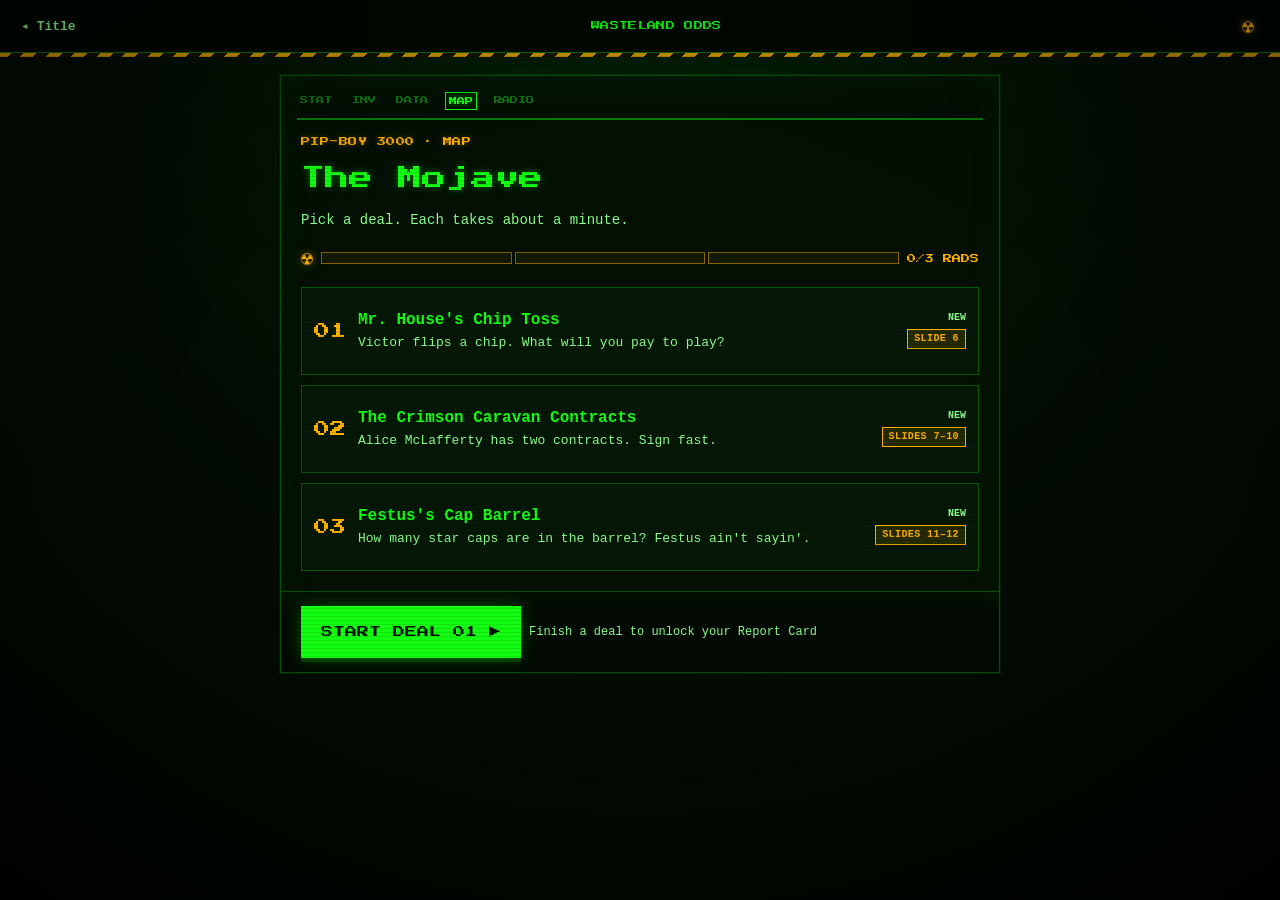
==== commit 5c81983e: "Phase 4: Wasteland Odds - three Fallout paradox deals - Map of three short Fallout: New Vegas deals:" ====
--- a/docs/play.html
+++ b/docs/play.html
@@ -2,11 +2,11 @@
 <html lang="en">
 <head>
   <meta charset="utf-8">
-  <meta name="viewport" content="width=device-width, initial-scale=1">
+  <meta name="viewport" content="width=device-width, initial-scale=1, viewport-fit=cover">
   <meta name="color-scheme" content="dark">
-  <title>The Caravan Lockboxes — Paradoxes of Choices under Uncertainty</title>
-  <meta name="description" content="One decision game: two contracts, two seeded draws, and the expected-utility algebra behind your choices.">
-  <link rel="stylesheet" href="vendor/katex/dist/katex.min.css">
+  <meta name="theme-color" content="#020802">
+  <title>Wasteland Odds</title>
+  <meta name="description" content="Three Fallout: New Vegas deals that break the textbook theory of choice, and the theory behind your choices.">
   <link rel="stylesheet" href="css/theme.css">
   <link rel="stylesheet" href="css/games.css">
   <link rel="stylesheet" href="css/games/allais.css">
@@ -15,29 +15,34 @@
   <a class="skip-link" href="#main">Skip to the game</a>
 
   <header class="games-bar">
-    <a class="games-bar__link" href="index.html">← Entry</a>
-    <span class="games-bar__brand">Caravan Lockboxes // termlink</span>
+    <a class="games-bar__link" id="back-link" href="index.html">◂ Title</a>
+    <span class="games-bar__brand">Wasteland Odds</span>
+    <span class="games-bar__rad" aria-hidden="true">☢</span>
   </header>
 
-  <main id="main" class="games-main">
+  <main id="main" class="games-main" tabindex="-1">
+    <section id="view-map" class="view" hidden></section>
     <section id="view-game" class="view view--game" hidden></section>
     <section id="view-report" class="view" hidden></section>
     <noscript>
-      <div class="report-empty">
-        <p>The game needs JavaScript. The entry screen still works without it.</p>
-        <p><a href="index.html">Back to the entry screen</a></p>
+      <div class="stage report-empty">
+        <p>The game needs JavaScript. The title screen still works without it.</p>
+        <p><a href="index.html">Back to the title screen</a></p>
       </div>
     </noscript>
   </main>
 
-  <script src="vendor/katex/dist/katex.min.js"></script>
   <script src="config.js"></script>
+  <script src="js/fx.js"></script>
   <script src="js/store.js"></script>
   <script src="js/assets.js"></script>
   <script src="js/rng.js"></script>
   <script src="js/figures.js"></script>
   <script src="js/engine.js"></script>
+  <script src="js/props.js"></script>
+  <script src="js/games/stpetersburg.js"></script>
   <script src="js/games/allais.js"></script>
+  <script src="js/games/ellsberg.js"></script>
   <script src="js/hub.js"></script>
   <script src="js/play.js"></script>
 </body>
--- a/docs/css/theme.css
+++ b/docs/css/theme.css
@@ -1,5 +1,5 @@
 /* ==========================================================================
-   theme.css — Pip-Boy green CRT palette, terminal type and the entry screen.
+   theme.css — Pip-Boy green CRT palette, wasteland effects, title screen.
    Loaded by index.html and play.html. No external fonts or requests:
    Press Start 2P is vendored under docs/vendor/fonts/.
    ========================================================================== */
@@ -27,6 +27,14 @@
   --pip-warn: #FF3B2F;
   --pip-focus: #8CFF8C;
 
+  /* Radiation accents: hazard amber and the Nuka/Sunset cap colours. */
+  --rad-amber: #FFB000;
+  --rad-amber-soft: #FFD27A;
+  --rad-amber-dark: #1A1200;
+  --cap-nuka: #FF4A3D;
+  --cap-sunset: #FFC23D;
+  --cap-star: #4DA3FF;
+
   --font-body: ui-monospace, SFMono-Regular, "SF Mono", Menlo, Consolas,
     "Liberation Mono", "Courier New", monospace;
   --font-pixel: "Press Start 2P", "Courier New", monospace;
@@ -63,7 +71,7 @@
   text-rendering: optimizeLegibility;
 }
 
-/* Static CRT scanlines and vignette. They never take pointer events and the
+/* Static CRT vignette and scanlines. They never take pointer events and the
    scanline band is thin enough that body copy stays readable. */
 body::before {
   content: "";
@@ -71,11 +79,7 @@
   inset: 0;
   z-index: 9998;
   pointer-events: none;
-  background: radial-gradient(
-    ellipse at center,
-    transparent 52%,
-    rgba(0, 0, 0, 0.38) 100%
-  );
+  background: radial-gradient(ellipse at center, transparent 52%, rgba(0, 0, 0, 0.38) 100%);
 }
 
 body::after {
@@ -139,8 +143,8 @@
   line-height: 1.8;
   letter-spacing: 0.05em;
   text-transform: uppercase;
-  color: var(--pip-green);
-  text-shadow: 0 0 6px rgba(18, 255, 18, 0.35);
+  color: var(--rad-amber);
+  text-shadow: 0 0 6px rgba(255, 176, 0, 0.35);
 }
 
 kbd {
@@ -149,7 +153,6 @@
   padding: 1px 5px;
   border: 1px solid var(--pip-green-line);
   border-bottom-width: 2px;
-  border-radius: 0;
   background: rgba(18, 255, 18, 0.08);
   color: var(--pip-green-ink);
   font-family: var(--font-body);
@@ -189,7 +192,193 @@
 }
 
 /* --------------------------------------------------------------------------
-   Entry screen — one terminal, one enter action
+   Wasteland effects (driven by js/fx.js)
+   -------------------------------------------------------------------------- */
+
+/* Yellow-black hazard tape. */
+.hazard,
+.terminal__frame::before,
+.games-bar::after {
+  background: repeating-linear-gradient(
+    -45deg,
+    var(--rad-amber) 0 9px,
+    var(--rad-amber-dark) 9px 18px
+  );
+}
+
+/* Typewriter caret. */
+.tw-caret {
+  display: inline-block;
+  width: 0.55em;
+  height: 1.05em;
+  margin-left: 2px;
+  vertical-align: -0.16em;
+  background: var(--pip-green);
+  box-shadow: 0 0 8px rgba(18, 255, 18, 0.6);
+  animation: caret-blink 900ms steps(1, end) infinite;
+}
+
+@keyframes caret-blink {
+  50% {
+    opacity: 0;
+  }
+}
+
+/* A panel that switches on like a tired CRT. */
+.flicker-in {
+  animation: flicker-in 380ms steps(1, end) both;
+}
+
+@keyframes flicker-in {
+  0% { opacity: 0; }
+  18% { opacity: 0.85; }
+  28% { opacity: 0.15; }
+  42% { opacity: 1; }
+  58% { opacity: 0.5; }
+  70% { opacity: 1; }
+}
+
+/* CRT power-on: a bright line that opens into the screen. */
+.crt-on {
+  animation: crt-on 620ms cubic-bezier(0.2, 0.8, 0.2, 1) both;
+  transform-origin: 50% 50%;
+}
+
+@keyframes crt-on {
+  0% { transform: scale(0.6, 0.004); filter: brightness(5); opacity: 0.7; }
+  40% { transform: scale(1, 0.004); filter: brightness(4); opacity: 1; }
+  100% { transform: none; filter: none; opacity: 1; }
+}
+
+/* Glitch-in for headings: two ghost copies slice across, then vanish. */
+.glitch {
+  position: relative;
+}
+
+.glitch--in {
+  animation: glitch-jolt 900ms steps(2, end) 1 both;
+}
+
+.glitch--in::before,
+.glitch--in::after {
+  content: attr(data-text);
+  content: attr(data-text) / "";
+  position: absolute;
+  inset: 0;
+  pointer-events: none;
+  opacity: 0;
+}
+
+.glitch--in::before {
+  color: var(--rad-amber);
+  text-shadow: none;
+  animation: glitch-a 900ms steps(3, end) 1;
+}
+
+.glitch--in::after {
+  color: #E8FFE8;
+  text-shadow: none;
+  animation: glitch-b 900ms steps(3, end) 1;
+}
+
+@keyframes glitch-jolt {
+  0% { transform: translateX(-2px); opacity: 0.4; }
+  20% { transform: translateX(3px) skewX(-6deg); opacity: 1; }
+  40% { transform: translateX(-1px); }
+  60% { transform: translateX(2px) skewX(4deg); }
+  100% { transform: none; }
+}
+
+@keyframes glitch-a {
+  0% { opacity: 1; clip-path: inset(8% 0 62% 0); transform: translate(-5px, 0); }
+  35% { opacity: 1; clip-path: inset(55% 0 12% 0); transform: translate(4px, 0); }
+  70% { opacity: 1; clip-path: inset(30% 0 40% 0); transform: translate(-3px, 0); }
+  100% { opacity: 0; }
+}
+
+@keyframes glitch-b {
+  0% { opacity: 1; clip-path: inset(60% 0 8% 0); transform: translate(5px, 0); }
+  35% { opacity: 1; clip-path: inset(12% 0 58% 0); transform: translate(-4px, 0); }
+  70% { opacity: 1; clip-path: inset(44% 0 30% 0); transform: translate(3px, 0); }
+  100% { opacity: 0; }
+}
+
+/* Rubber stamps for the verdict. */
+.stamp {
+  display: inline-block;
+  margin: 4px 0 16px;
+  padding: 9px 12px 8px;
+  border: 3px double currentColor;
+  font-family: var(--font-pixel);
+  font-size: 11px;
+  line-height: 1.5;
+  letter-spacing: 0.06em;
+  text-transform: uppercase;
+  transform: rotate(-4deg);
+}
+
+.stamp--red {
+  color: var(--pip-warn);
+  background: rgba(255, 59, 47, 0.1);
+  text-shadow: 0 0 8px rgba(255, 59, 47, 0.5);
+}
+
+.stamp--green {
+  color: var(--pip-green);
+  background: rgba(18, 255, 18, 0.08);
+  text-shadow: 0 0 8px rgba(18, 255, 18, 0.5);
+}
+
+.stamp--amber {
+  color: var(--rad-amber);
+  background: rgba(255, 176, 0, 0.1);
+  text-shadow: 0 0 8px rgba(255, 176, 0, 0.5);
+}
+
+.stamp--slam {
+  animation: stamp-slam 520ms cubic-bezier(0.2, 1.6, 0.4, 1) 300ms both;
+}
+
+@keyframes stamp-slam {
+  0% { opacity: 0; transform: rotate(-14deg) scale(2.6); }
+  60% { opacity: 1; transform: rotate(-3deg) scale(0.92); }
+  100% { opacity: 1; transform: rotate(-4deg) scale(1); }
+}
+
+/* Falling radioactive ash: inert, behind the scanlines. */
+.ash {
+  position: fixed;
+  inset: 0;
+  z-index: 9997;
+  overflow: hidden;
+  pointer-events: none;
+}
+
+.ash__speck {
+  position: absolute;
+  top: -12px;
+  width: 2px;
+  height: 2px;
+  background: rgba(200, 255, 200, 0.9);
+  box-shadow: 0 0 4px rgba(18, 255, 18, 0.6);
+  animation: ash-fall 12s linear infinite;
+}
+
+.ash__speck--big {
+  width: 3px;
+  height: 3px;
+  background: rgba(255, 210, 122, 0.85);
+  box-shadow: 0 0 5px rgba(255, 176, 0, 0.6);
+}
+
+@keyframes ash-fall {
+  0% { transform: translate3d(0, -5vh, 0); }
+  50% { transform: translate3d(22px, 52vh, 0); }
+  100% { transform: translate3d(-8px, 108vh, 0); }
+}
+
+/* --------------------------------------------------------------------------
+   Title screen
    -------------------------------------------------------------------------- */
 
 .terminal-page {
@@ -197,14 +386,16 @@
   align-items: center;
   justify-content: center;
   padding: 28px 14px;
+  padding-bottom: calc(28px + env(safe-area-inset-bottom));
   overflow-x: hidden;
 }
 
 .terminal {
-  width: min(880px, 100%);
+  width: min(720px, 100%);
 }
 
 .terminal__frame {
+  position: relative;
   background:
     linear-gradient(180deg, rgba(18, 255, 18, 0.04), transparent 22%),
     var(--pip-green-panel);
@@ -213,6 +404,12 @@
     inset 0 0 48px rgba(18, 255, 18, 0.08),
     0 0 0 1px rgba(18, 255, 18, 0.18),
     0 0 34px rgba(18, 255, 18, 0.15);
+}
+
+.terminal__frame::before {
+  content: "";
+  display: block;
+  height: 8px;
 }
 
 .terminal__bar {
@@ -237,27 +434,42 @@
 
 .terminal__bar-status {
   padding: 2px 7px;
-  border: 1px solid var(--pip-green-dim);
-  color: var(--pip-green-soft);
+  border: 1px solid var(--rad-amber);
+  color: var(--rad-amber);
   font-size: 10px;
   letter-spacing: 0.12em;
+  text-transform: uppercase;
 }
 
 .terminal__screen {
-  padding: 26px 22px 24px;
+  padding: 22px 20px 24px;
 }
 
 .terminal__boot {
-  margin: 0 0 18px;
+  min-height: 3.6em;
+  margin: 0 0 16px;
   color: var(--pip-green-soft);
   font-size: 12px;
+  line-height: 1.5;
   letter-spacing: 0.06em;
 }
 
+.terminal__boot p {
+  margin: 0;
+}
+
+.terminal__motto {
+  margin: 0 0 14px;
+  color: var(--rad-amber);
+  font-size: 14px;
+  font-style: italic;
+  line-height: 1.5;
+}
+
 .terminal__title {
-  margin: 0 0 16px;
-  font-size: clamp(19px, 4.2vw, 34px);
-  line-height: 1.6;
+  margin: 0 0 10px;
+  font-size: clamp(24px, 7vw, 40px);
+  line-height: 1.4;
   color: var(--pip-green);
   text-shadow:
     0 0 8px rgba(18, 255, 18, 0.55),
@@ -265,17 +477,17 @@
 }
 
 .terminal__lead {
-  max-width: 62ch;
-  margin: 0 0 22px;
+  max-width: 52ch;
+  margin: 0 0 18px;
   color: var(--pip-green-ink);
-  font-size: clamp(15px, 1.8vw, 17px);
-  line-height: 1.62;
+  font-size: 16px;
+  line-height: 1.6;
 }
 
 .terminal__art {
   max-width: 420px;
-  margin: 0 auto 22px;
-  padding: 8px;
+  margin: 0 auto 20px;
+  padding: 6px;
   background: rgba(2, 8, 2, 0.8);
   border: 1px solid var(--pip-green-line);
   box-shadow: inset 0 0 22px rgba(18, 255, 18, 0.08);
@@ -287,21 +499,28 @@
   height: auto;
   border: 1px solid var(--pip-green-dim);
   filter: saturate(0.82) contrast(1.04);
-}
-
-.terminal__art-caption {
-  margin: 8px 0 0;
-  color: var(--pip-green-soft);
-  font-size: 10px;
-  letter-spacing: 0.1em;
-  text-align: center;
+  image-rendering: pixelated;
 }
 
 .terminal__actions {
   display: flex;
   flex-wrap: wrap;
   gap: 12px;
-  margin: 0 0 16px;
+  margin: 0;
+}
+
+/* Boot sequence: blocks stay hidden until fx.js switches them on. */
+.is-booting .boot-step {
+  opacity: 0;
+}
+
+.is-booting .boot-step:not(.is-on) {
+  visibility: hidden;
+}
+
+.is-booting .boot-step.is-on {
+  opacity: 1;
+  animation: flicker-in 380ms steps(1, end) both;
 }
 
 .term-btn {
@@ -315,7 +534,7 @@
   background: var(--pip-green);
   color: #021002;
   font-family: var(--font-pixel);
-  font-size: clamp(11px, 1.4vw, 14px);
+  font-size: clamp(11px, 3vw, 14px);
   line-height: 1.5;
   text-transform: uppercase;
   letter-spacing: 0.03em;
@@ -326,6 +545,7 @@
     0 5px 0 #063006;
   transition: background 120ms ease, transform 120ms ease, box-shadow 120ms ease;
   -webkit-tap-highlight-color: transparent;
+  animation: btn-pulse 2.4s ease-in-out infinite;
 }
 
 .term-btn:hover,
@@ -334,10 +554,6 @@
   border-color: var(--pip-green-soft);
   color: #021002;
   transform: translateY(-1px);
-  box-shadow:
-    0 0 0 1px #021002 inset,
-    0 0 30px rgba(18, 255, 18, 0.44),
-    0 6px 0 #063006;
 }
 
 .term-btn:active {
@@ -345,59 +561,41 @@
   box-shadow: 0 0 0 1px #021002 inset, 0 2px 0 #063006;
 }
 
-.terminal__hint {
-  margin: 0 0 12px;
-  color: var(--pip-green-soft);
-  font-size: 13px;
-  line-height: 1.5;
-}
-
-.terminal__status {
-  margin: 0;
-  padding-top: 12px;
-  border-top: 1px dashed var(--pip-green-dim);
-  color: var(--pip-green-soft);
-  font-size: 10px;
-  line-height: 1.6;
-  letter-spacing: 0.08em;
+@keyframes btn-pulse {
+  50% {
+    box-shadow:
+      0 0 0 1px #021002 inset,
+      0 0 34px rgba(18, 255, 18, 0.55),
+      0 5px 0 #063006;
+  }
 }
 
 .terminal__foot {
-  display: flex;
-  flex-wrap: wrap;
-  justify-content: space-between;
-  gap: 8px;
   padding: 10px 14px;
   border-top: 1px solid var(--pip-green-line);
   color: var(--pip-green-soft);
   font-size: 10px;
   line-height: 1.5;
   letter-spacing: 0.06em;
+  text-align: center;
 }
 
 /* --------------------------------------------------------------------------
-   Accessibility and print
+   Small screens, reduced motion, print
    -------------------------------------------------------------------------- */
 
 @media (max-width: 560px) {
   .terminal-page {
-    padding: 12px 8px 22px;
+    align-items: flex-start;
+    padding: 12px 10px 22px;
   }
 
   .terminal__screen {
-    padding: 20px 14px 20px;
-  }
-
-  .terminal__title {
-    font-size: clamp(17px, 5.6vw, 24px);
+    padding: 18px 14px 20px;
   }
 
   .term-btn {
     width: 100%;
-  }
-
-  .terminal__foot {
-    flex-direction: column;
   }
 }
 
@@ -411,6 +609,13 @@
     scroll-behavior: auto !important;
   }
 
+  .ash,
+  .tw-caret,
+  .glitch--in::before,
+  .glitch--in::after {
+    display: none !important;
+  }
+
   .term-btn:hover,
   .term-btn:focus {
     transform: none;
@@ -419,7 +624,8 @@
 
 @media print {
   body::before,
-  body::after {
+  body::after,
+  .ash {
     display: none !important;
   }
 
--- a/docs/css/games.css
+++ b/docs/css/games.css
@@ -1,18 +1,20 @@
 /* ==========================================================================
-   games.css — single-game terminal, theory checkpoint and Report Card.
-   Mobile-first. Loaded only by play.html. Theme tokens live in theme.css.
+   games.css — map, encounters, reveal and Report Card.
+   Mobile-first. Loaded only by play.html. Tokens live in theme.css.
    ========================================================================== */
 
-html,
-body.games-page {
+/* Clip sideways overflow on <html> only. overflow-x on <body> would make it
+   a scroll container, and the sticky top bar and action bar would stop
+   sticking. `hidden` is the fallback where `clip` is unsupported. */
+html {
   overflow-x: hidden;
+  overflow-x: clip;
 }
 
 .games-page {
   min-height: 100vh;
   min-height: 100svh;
-  background:
-    radial-gradient(circle at 50% 0%, #042104 0%, #030d03 52%, #010401 100%);
+  background: radial-gradient(circle at 50% 0%, #042104 0%, #030d03 52%, #010401 100%);
   color: var(--pip-green-ink);
 }
 
@@ -20,10 +22,8 @@
   color: var(--pip-green-soft);
 }
 
-/* The element-qualified link colour above outranks `.btn` alone. Restore the
-   dark ink on filled link-buttons at rest (and after a visit), otherwise a
-   bright-green label sits on a bright-green fill. Ghost link-buttons stay
-   secondary green. */
+/* The element-qualified link colour above outranks `.btn` alone, so restore
+   dark ink on filled link-buttons (and keep ghost links green). */
 .games-page a.btn--primary,
 .games-page a.btn--primary:visited {
   color: #021002;
@@ -50,10 +50,21 @@
   align-items: center;
   gap: 8px;
   min-height: 48px;
-  padding: 4px 10px;
-  background: rgba(2, 8, 2, 0.94);
-  border-bottom: 2px solid var(--pip-green-dim);
+  padding: 4px max(10px, env(safe-area-inset-right)) 4px max(10px, env(safe-area-inset-left));
+  padding-top: max(4px, env(safe-area-inset-top));
+  background: rgba(2, 8, 2, 0.96);
+  border-bottom: 1px solid var(--pip-green-dim);
   backdrop-filter: blur(6px);
+}
+
+.games-bar::after {
+  content: "";
+  position: absolute;
+  left: 0;
+  right: 0;
+  bottom: -5px;
+  height: 4px;
+  opacity: 0.8;
 }
 
 .games-bar__link {
@@ -83,21 +94,36 @@
   white-space: nowrap;
   text-align: center;
   font-family: var(--font-pixel);
-  font-size: 8px;
+  font-size: 9px;
   line-height: 1.6;
-  letter-spacing: 0.03em;
+  letter-spacing: 0.04em;
   text-transform: uppercase;
   color: var(--pip-green);
 }
 
+.games-bar__rad {
+  width: 44px;
+  color: var(--rad-amber);
+  font-size: 20px;
+  text-align: center;
+  text-shadow: 0 0 8px rgba(255, 176, 0, 0.6);
+  animation: rad-spin 8s linear infinite;
+}
+
+@keyframes rad-spin {
+  to {
+    transform: rotate(360deg);
+  }
+}
+
 .games-main {
-  width: min(1180px, 100%);
+  width: min(760px, 100%);
   margin: 0 auto;
-  padding: 18px 14px 40px;
+  padding: 16px max(12px, env(safe-area-inset-right)) 32px max(12px, env(safe-area-inset-left));
 }
 
 /* --------------------------------------------------------------------------
-   Shared type / buttons
+   Buttons and small type
    -------------------------------------------------------------------------- */
 
 .btn {
@@ -105,17 +131,17 @@
   align-items: center;
   justify-content: center;
   gap: 0.4em;
-  min-height: 48px;
+  min-height: 52px;
   padding: 12px 18px;
   border: 2px solid var(--pip-green);
   border-radius: 0;
   background: var(--pip-green);
   color: #021002;
-  font-family: var(--font-body);
-  font-size: 15px;
-  font-weight: 800;
-  line-height: 1.25;
+  font-family: var(--font-pixel);
+  font-size: 12px;
+  line-height: 1.5;
   text-align: center;
+  text-transform: uppercase;
   text-decoration: none;
   cursor: pointer;
   box-shadow: 0 0 18px rgba(18, 255, 18, 0.28), 0 4px 0 #063006;
@@ -129,7 +155,6 @@
   border-color: var(--pip-green-soft);
   color: #021002;
   transform: translateY(-1px);
-  box-shadow: 0 0 24px rgba(18, 255, 18, 0.38), 0 5px 0 #063006;
 }
 
 .btn:active {
@@ -139,14 +164,9 @@
 
 .btn:disabled {
   cursor: not-allowed;
-  opacity: 0.5;
+  opacity: 0.45;
   transform: none;
   box-shadow: 0 2px 0 #063006;
-}
-
-.btn--primary {
-  background: var(--pip-green);
-  color: #021002;
 }
 
 .btn--ghost {
@@ -163,239 +183,134 @@
   color: var(--pip-green);
 }
 
-.btn--small {
+.linkbtn {
+  display: block;
   min-height: 44px;
-  padding: 9px 14px;
-  font-size: 13px;
+  margin: 10px auto 0;
+  padding: 10px;
+  border: 0;
+  background: none;
+  color: var(--pip-green-soft);
+  font-family: var(--font-body);
+  font-size: 12px;
+  text-decoration: underline;
+  cursor: pointer;
 }
 
 .hint {
-  margin: 12px 0 0;
-  color: var(--pip-green-soft);
-  font-size: 13px;
-  line-height: 1.55;
-}
-
-.hint kbd {
-  border-color: var(--pip-green-line);
-  background: rgba(18, 255, 18, 0.08);
-}
-
-.badge {
-  display: inline-flex;
-  align-items: center;
-  min-height: 24px;
-  padding: 2px 8px;
-  border: 1px solid var(--pip-green-dim);
-  background: rgba(18, 255, 18, 0.1);
-  color: var(--pip-green);
+  margin: 0;
+  color: var(--pip-green-soft);
+  font-size: 12px;
+  line-height: 1.5;
+}
+
+.slide-ref {
+  display: inline-block;
+  padding: 2px 6px;
+  background: rgba(255, 176, 0, 0.12);
+  border: 1px solid var(--rad-amber);
+  color: var(--rad-amber);
+  font-family: var(--font-body);
   font-size: 10px;
   font-weight: 700;
-  letter-spacing: 0.06em;
+  letter-spacing: 0.04em;
+  line-height: 1.4;
   text-transform: uppercase;
   white-space: nowrap;
-}
-
-.badge--locked {
-  border-color: var(--pip-green);
-  background: rgba(18, 255, 18, 0.16);
-  color: var(--pip-green);
+  text-shadow: none;
 }
 
 /* --------------------------------------------------------------------------
-   Report Card
+   Stage panels and the sticky action bar
    -------------------------------------------------------------------------- */
 
-.report-empty {
-  max-width: 660px;
-  margin: 24px auto;
-  padding: 26px 22px;
+.stage {
+  position: relative;
+  padding: 18px 14px 0;
   background: var(--pip-green-panel);
-  border: 2px solid var(--pip-green-dim);
-  box-shadow: inset 0 0 36px rgba(18, 255, 18, 0.08);
-  text-align: center;
-}
-
-.report-empty__title {
+  border: 1px solid var(--pip-green-line);
+  box-shadow:
+    inset 0 0 38px rgba(18, 255, 18, 0.06),
+    0 0 0 1px rgba(18, 255, 18, 0.08);
+}
+
+.stage::after {
+  content: "";
+  display: table;
+  clear: both;
+}
+
+.stage__title {
   margin: 0 0 12px;
-  font-size: clamp(20px, 4vw, 28px);
+  font-size: clamp(16px, 4.6vw, 24px);
   line-height: 1.55;
 }
 
-.report-empty__copy {
-  margin: 0 0 18px;
-  color: var(--pip-green-soft);
-  line-height: 1.6;
-}
-
-.report-card {
-  max-width: 780px;
-  margin: 8px auto 0;
-  padding: 24px 18px;
-  background:
-    linear-gradient(180deg, rgba(18, 255, 18, 0.04), transparent 18%),
-    var(--pip-green-panel);
-  color: var(--pip-green-ink);
-  border: 2px solid var(--pip-green);
-  box-shadow:
-    inset 0 0 48px rgba(18, 255, 18, 0.08),
-    0 0 0 1px rgba(18, 255, 18, 0.24),
-    0 0 28px rgba(18, 255, 18, 0.16);
-}
-
-.report-card__head {
-  padding-bottom: 14px;
-  border-bottom: 1px solid var(--pip-green-line);
-}
-
-.report-card__head .eyebrow {
-  color: var(--pip-green);
-}
-
-.report-card__title {
-  margin: 0 0 6px;
-  font-size: clamp(19px, 3.6vw, 28px);
-  line-height: 1.55;
-  color: var(--pip-green);
-}
-
-.report-card__paradox {
-  margin: 0;
-  color: var(--pip-green-soft);
-  font-size: 14px;
-}
-
-.report-card__verdict {
-  display: flex;
-  flex-direction: column;
-  gap: 3px;
-  margin: 16px 0;
-  padding: 13px 14px;
-  border: 1px solid var(--pip-green-dim);
-  background: rgba(18, 255, 18, 0.06);
-}
-
-.report-card__verdict.is-inconsistent {
-  background: rgba(255, 59, 47, 0.08);
-  border-color: var(--pip-warn);
-}
-
-.report-card__verdict.is-consistent {
-  background: rgba(18, 255, 18, 0.1);
-  border-color: var(--pip-green);
-}
-
-.report-card__verdict-label {
-  color: var(--pip-green-soft);
-  font-size: 10px;
-  font-weight: 700;
-  letter-spacing: 0.1em;
-  text-transform: uppercase;
-}
-
-.report-card__verdict-value {
-  color: var(--pip-green);
-  font-size: 18px;
-  line-height: 1.35;
-}
-
-.report-card__verdict.is-inconsistent .report-card__verdict-value {
-  color: var(--pip-warn);
-  text-shadow: 0 0 8px rgba(255, 59, 47, 0.35);
-}
-
-.report-card__verdict-sub {
-  color: var(--pip-green-soft);
-  font-size: 12px;
-}
-
-.report-card__grid {
-  display: grid;
-  grid-template-columns: 1fr;
-  gap: 0;
-  margin: 0;
-  border-top: 1px solid var(--pip-green-line);
-}
-
-.report-card__field {
-  display: flex;
-  justify-content: space-between;
-  gap: 12px;
-  padding: 9px 0;
-  border-bottom: 1px solid var(--pip-green-line);
-}
-
-.report-card__field dt {
-  color: var(--pip-green-soft);
-  font-size: 11px;
-  font-weight: 700;
-  text-transform: uppercase;
-  letter-spacing: 0.05em;
-}
-
-.report-card__field dd {
-  margin: 0;
-  color: var(--pip-green-ink);
-  font-size: 14px;
-  font-weight: 600;
-  text-align: right;
-  overflow-wrap: anywhere;
-}
-
-.report-card__why {
-  margin-top: 16px;
-  padding-top: 14px;
-  border-top: 1px solid var(--pip-green-line);
-}
-
-.report-card__why h2 {
-  margin: 0 0 8px;
-  font-size: 13px;
-  line-height: 1.7;
-}
-
-.report-card__why p {
-  margin: 0;
-  color: var(--pip-green-ink);
+.stage__lead {
+  margin: 0 0 14px;
+  color: var(--pip-green-soft);
   font-size: 14px;
   line-height: 1.6;
 }
 
-.report-card__foot {
-  display: flex;
-  flex-wrap: wrap;
-  justify-content: space-between;
+.stage__copy p {
+  margin: 0 0 10px;
+  color: var(--pip-green-ink);
+  font-size: 16px;
+  line-height: 1.6;
+}
+
+/* The main action stays in the thumb zone while the panel scrolls. */
+.actionbar {
+  position: sticky;
+  bottom: 0;
+  z-index: 5;
+  display: flex;
+  flex-direction: column;
   gap: 8px;
-  margin-top: 16px;
-  padding-top: 10px;
+  clear: both;
+  margin: 18px -14px 0;
+  padding: 14px 14px calc(14px + env(safe-area-inset-bottom));
+  background: linear-gradient(to top, rgba(2, 10, 2, 0.98) 72%, rgba(2, 10, 2, 0));
   border-top: 1px solid var(--pip-green-line);
-  color: var(--pip-green-soft);
-  font-size: 11px;
-}
-
-.report-card__actions {
-  margin-top: 14px;
-}
-
-.report-card__footnote {
-  max-width: 780px;
-  margin: 14px auto 0;
-  color: var(--pip-green-soft);
-  font-size: 11px;
-  text-align: center;
+}
+
+.actionbar .btn {
+  width: 100%;
+}
+
+/* Primary and secondary side by side: half the height on a phone. */
+.actionbar--row {
+  flex-direction: row;
+}
+
+.actionbar--row .btn--primary {
+  flex: 2 1 0;
+}
+
+.actionbar--row .btn--ghost {
+  flex: 1 1 0;
+}
+
+.actionbar--row .btn {
+  width: auto;
+  min-width: 0;
+  white-space: nowrap;
+}
+
+/* Keyboard hints only where there is a keyboard. */
+@media (hover: none), (pointer: coarse) {
+  .hint--keys {
+    display: none;
+  }
 }
 
 /* --------------------------------------------------------------------------
    Game shell
    -------------------------------------------------------------------------- */
 
-.view--game {
-  min-height: calc(100svh - 48px);
-}
-
 .game {
   position: relative;
-  min-height: calc(100svh - 48px);
   isolation: isolate;
 }
 
@@ -403,25 +318,21 @@
   position: fixed;
   inset: 0;
   z-index: -2;
-  background:
-    radial-gradient(circle at 50% 10%, #073007 0%, #041304 55%, #010401 100%);
+  background: radial-gradient(circle at 50% 10%, #073007 0%, #041304 55%, #010401 100%);
 }
 
 .scene-bg__img {
   width: 100%;
   height: 100%;
   object-fit: cover;
-  opacity: 0.3;
-  filter: saturate(0.6);
+  opacity: 0.32;
+  filter: saturate(0.7);
+  image-rendering: pixelated;
 }
 
 .scene-bg--missing {
   background:
-    repeating-linear-gradient(
-      135deg,
-      rgba(18, 255, 18, 0.06) 0 16px,
-      transparent 16px 32px
-    ),
+    repeating-linear-gradient(135deg, rgba(18, 255, 18, 0.06) 0 16px, transparent 16px 32px),
     radial-gradient(circle at 50% 10%, #073007 0%, #041304 55%, #010401 100%);
 }
 
@@ -435,9 +346,7 @@
   background: rgba(2, 8, 2, 0.96);
   border: 1px dashed var(--pip-warn);
   color: var(--pip-green-ink);
-  font-family: var(--font-body);
   font-size: 10px;
-  line-height: 1.35;
   overflow-wrap: anywhere;
   pointer-events: none;
 }
@@ -446,27 +355,16 @@
   position: fixed;
   inset: 0;
   z-index: -1;
-  background: linear-gradient(
-    180deg,
-    rgba(1, 4, 1, 0.6) 0%,
-    rgba(1, 4, 1, 0.8) 60%,
-    rgba(1, 4, 1, 0.95) 100%
-  );
+  background: linear-gradient(180deg, rgba(1, 4, 1, 0.55) 0%, rgba(1, 4, 1, 0.8) 60%, rgba(1, 4, 1, 0.95) 100%);
   pointer-events: none;
 }
 
-.game__shell {
-  width: min(1080px, 100%);
-  margin: 0 auto;
-  padding: 10px 12px 40px;
-}
-
 .game__bar {
   display: flex;
   align-items: center;
   gap: 8px;
-  min-height: 44px;
-  margin-bottom: 8px;
+  min-height: 32px;
+  margin-bottom: 6px;
 }
 
 .game__title {
@@ -476,28 +374,27 @@
   text-overflow: ellipsis;
   white-space: nowrap;
   font-family: var(--font-pixel);
-  font-size: 10px;
+  font-size: 9px;
   line-height: 1.6;
   color: var(--pip-green);
 }
 
 .game__seed {
   flex: none;
-  max-width: 116px;
+  max-width: 110px;
   overflow: hidden;
   text-overflow: ellipsis;
   white-space: nowrap;
-  padding: 4px 7px;
+  padding: 3px 6px;
   border: 1px solid var(--pip-green-line);
   color: var(--pip-green-soft);
-  font-family: var(--font-body);
   font-size: 10px;
 }
 
 .game__steps {
   display: flex;
   gap: 4px;
-  margin: 0 0 12px;
+  margin: 0 0 10px;
   padding: 0;
   list-style: none;
 }
@@ -508,10 +405,20 @@
   align-items: center;
   gap: 5px;
   min-width: 0;
-  padding: 4px 0;
+  padding: 3px 0;
   color: var(--pip-green-soft);
   font-size: 10px;
-  line-height: 1.2;
+}
+
+.game__step::after {
+  content: "";
+  flex: 1;
+  height: 1px;
+  background: var(--pip-green-line);
+}
+
+.game__step:last-child::after {
+  display: none;
 }
 
 .game__step-num {
@@ -522,15 +429,12 @@
   width: 22px;
   height: 22px;
   border: 1px solid currentColor;
-  border-radius: 50%;
   font-size: 10px;
   font-weight: 700;
 }
 
 .game__step-label {
   display: none;
-  overflow: hidden;
-  text-overflow: ellipsis;
   white-space: nowrap;
 }
 
@@ -541,11 +445,7 @@
 .game__step.is-current .game__step-num {
   background: var(--pip-green);
   color: #021002;
-  border-color: var(--pip-green);
-}
-
-.game__step.is-done {
-  color: var(--pip-green-soft);
+  box-shadow: 0 0 10px rgba(18, 255, 18, 0.5);
 }
 
 .game__step.is-done .game__step-num {
@@ -553,72 +453,49 @@
   border-color: var(--pip-green-dim);
 }
 
-.game__stage {
-  min-height: 320px;
-}
-
-.game__stage [tabindex="-1"]:focus {
+.game__stage [tabindex="-1"]:focus,
+.games-main:focus,
+.games-main h1[tabindex="-1"]:focus {
   outline: none;
 }
 
-.stage {
-  padding: 18px 14px 20px;
-  background: var(--pip-green-panel);
+/* --------------------------------------------------------------------------
+   Scene: NPC + typed dialogue
+   -------------------------------------------------------------------------- */
+
+.npc {
+  float: right;
+  display: flex;
+  align-items: center;
+  justify-content: center;
+  width: 96px;
+  height: 96px;
+  margin: 0 0 8px 12px;
+  background:
+    radial-gradient(circle at 50% 60%, rgba(18, 255, 18, 0.16), transparent 70%),
+    rgba(2, 8, 2, 0.75);
   border: 1px solid var(--pip-green-line);
-  box-shadow:
-    inset 0 0 38px rgba(18, 255, 18, 0.06),
-    0 0 0 1px rgba(18, 255, 18, 0.08);
-}
-
-.stage__title {
-  margin: 0 0 12px;
-  font-size: clamp(15px, 3.3vw, 24px);
-  line-height: 1.6;
-  color: var(--pip-green);
-}
-
-.stage__lead {
-  margin: 0 0 14px;
-  color: var(--pip-green-soft);
-  font-size: 14px;
-  line-height: 1.6;
-}
-
-.stage__copy p {
+}
+
+.npc .sprite {
+  animation: npc-bob 2.2s steps(2, end) infinite;
+}
+
+@keyframes npc-bob {
+  50% {
+    transform: translateY(-3px);
+  }
+}
+
+.dialogue {
+  min-height: 6.5em;
+}
+
+.dialogue .tw-line {
   margin: 0 0 10px;
   color: var(--pip-green-ink);
-  font-size: 15px;
-  line-height: 1.65;
-}
-
-.stage__actions {
-  display: flex;
-  flex-direction: column;
-  gap: 10px;
-  align-items: stretch;
-  margin-top: 18px;
-}
-
-.stage__actions .btn {
-  width: 100%;
-}
-
-.stage--scene,
-.stage--interlude {
-  text-align: left;
-}
-
-.scene-figure,
-.interlude__figure {
-  float: right;
-  display: flex;
-  align-items: center;
-  justify-content: center;
-  width: 104px;
-  height: 104px;
-  margin: 0 0 8px 14px;
-  background: rgba(2, 8, 2, 0.7);
-  border: 1px solid var(--pip-green-line);
+  font-size: 16px;
+  line-height: 1.6;
 }
 
 .sprite {
@@ -627,48 +504,42 @@
   height: 64px;
   image-rendering: crisp-edges;
   image-rendering: pixelated;
-  filter: saturate(0.9);
-}
-
-.sprite--hero {
-  width: 64px;
-  height: 64px;
 }
 
 .sprite--option {
-  width: 64px;
-  height: 64px;
+  width: 56px;
+  height: 56px;
 }
 
 .sprite--resolve {
-  width: 128px;
-  height: 128px;
+  width: 112px;
+  height: 112px;
 }
 
 .sprite--caps {
   display: inline-block;
   width: 32px;
   height: 32px;
-  margin-right: 7px;
+  margin-right: 8px;
   vertical-align: -7px;
 }
 
 /* --------------------------------------------------------------------------
-   Choice cards
+   Choice cards and chips
    -------------------------------------------------------------------------- */
 
 .options {
   display: grid;
   grid-template-columns: 1fr;
   gap: 12px;
-  margin-top: 6px;
+  margin-top: 4px;
 }
 
 .option {
   display: block;
   width: 100%;
   min-height: 44px;
-  padding: 13px 13px 12px;
+  padding: 12px;
   background: var(--pip-green-panel-2);
   color: var(--pip-green-ink);
   border: 1px solid var(--pip-green-line);
@@ -687,12 +558,16 @@
   background: rgba(18, 255, 18, 0.06);
 }
 
+.option:active {
+  transform: scale(0.985);
+}
+
 .option.is-selected {
   border-color: var(--pip-green);
-  background: rgba(18, 255, 18, 0.1);
+  background: rgba(18, 255, 18, 0.12);
   box-shadow:
     0 0 0 2px var(--pip-green),
-    0 0 18px rgba(18, 255, 18, 0.24),
+    0 0 20px rgba(18, 255, 18, 0.3),
     0 3px 0 rgba(0, 0, 0, 0.35);
 }
 
@@ -708,46 +583,73 @@
   flex: none;
   align-items: center;
   justify-content: center;
-  width: 68px;
-  height: 68px;
+  width: 62px;
+  height: 62px;
   background: rgba(2, 8, 2, 0.7);
   border: 1px solid var(--pip-green-line);
 }
 
-.option__sprite img {
-  flex: none;
-}
-
 .option__titles {
   display: flex;
   flex-direction: column;
-  gap: 2px;
+  gap: 3px;
   min-width: 0;
 }
 
 .option__id {
   font-family: var(--font-pixel);
-  font-size: 9px;
-  color: var(--pip-green);
+  font-size: 10px;
+  color: var(--rad-amber);
 }
 
 .option__name {
   font-size: 17px;
   font-weight: 800;
   line-height: 1.25;
-  color: var(--pip-green-ink);
 }
 
 .option__note {
   color: var(--pip-green-soft);
-  font-size: 12px;
+  font-size: 13px;
   line-height: 1.4;
 }
 
+.chips {
+  display: grid;
+  grid-template-columns: repeat(3, minmax(0, 1fr));
+  gap: 10px;
+  margin-top: 4px;
+}
+
+.option--chip {
+  display: flex;
+  flex-direction: column;
+  align-items: center;
+  justify-content: center;
+  gap: 4px;
+  min-height: 84px;
+  padding: 10px 6px;
+  text-align: center;
+}
+
+.chip__value {
+  font-family: var(--font-pixel);
+  font-size: 18px;
+  color: var(--pip-green);
+  text-shadow: 0 0 8px rgba(18, 255, 18, 0.4);
+}
+
+.chip__unit {
+  color: var(--pip-green-soft);
+  font-size: 11px;
+  text-transform: uppercase;
+  letter-spacing: 0.08em;
+}
+
 .lot-bar {
   display: flex;
   height: 26px;
-  margin: 4px 0 9px;
+  margin: 4px 0 8px;
   overflow: hidden;
   border: 1px solid var(--pip-green-dim);
   background: #021002;
@@ -760,10 +662,8 @@
   min-width: 3px;
   height: 100%;
   border-right: 1px solid rgba(2, 16, 2, 0.8);
-  color: #021002;
   font-size: 10px;
   font-weight: 800;
-  text-shadow: none;
   overflow: hidden;
 }
 
@@ -771,36 +671,43 @@
   border-right: 0;
 }
 
-.lot-bar__seg.lot-seg--zero {
-  background: repeating-linear-gradient(
-    135deg,
-    #063006 0 6px,
-    #0A5A0A 6px 12px
-  );
-  color: var(--pip-green-soft);
-}
-
-.lot-bar__seg.lot-seg--mid {
+.lot-seg--zero,
+.lot-seg--lose {
+  background: repeating-linear-gradient(135deg, #063006 0 6px, #0A5A0A 6px 12px);
+  color: var(--pip-green-soft);
+}
+
+.lot-seg--mid {
   background: #0B7A0B;
   color: #DFFFDF;
 }
 
-.lot-bar__seg.lot-seg--high {
-  background: repeating-linear-gradient(
-    45deg,
-    #12FF12 0 7px,
-    #8CFF8C 7px 14px
-  );
+.lot-seg--high,
+.lot-seg--win {
+  background: repeating-linear-gradient(45deg, #12FF12 0 7px, #8CFF8C 7px 14px);
   color: #021002;
 }
 
-.lot-bar__seg.lot-seg--other {
-  background: repeating-linear-gradient(
-    90deg,
-    #0A5A0A 0 5px,
-    #063006 5px 10px
-  );
-  color: var(--pip-green-soft);
+/* Unknown odds: radio static. */
+.lot-seg--unknown {
+  background:
+    repeating-linear-gradient(90deg, rgba(255, 176, 0, 0.5) 0 2px, transparent 2px 5px),
+    repeating-linear-gradient(0deg, rgba(255, 176, 0, 0.25) 0 1px, transparent 1px 4px),
+    #2A1E00;
+  color: var(--rad-amber);
+  font-family: var(--font-pixel);
+  animation: static-shift 600ms steps(3, end) infinite;
+}
+
+@keyframes static-shift {
+  33% { background-position: 3px 1px, 0 2px, 0 0; }
+  66% { background-position: -2px 2px, 1px 0, 0 0; }
+}
+
+.lot-seg--unknown .lot-bar__p {
+  padding: 0 5px;
+  background: #1A1200;
+  color: var(--rad-amber);
 }
 
 .lot-bar__seg.is-thin {
@@ -819,66 +726,46 @@
   align-items: baseline;
   gap: 8px;
   color: var(--pip-green-soft);
-  font-size: 12px;
+  font-size: 13px;
   line-height: 1.4;
 }
 
 .lot-list__p {
-  min-width: 38px;
+  min-width: 42px;
+  white-space: nowrap;
   color: var(--pip-green);
   font-weight: 700;
 }
 
-.lot-list__arrow {
-  color: var(--pip-green-soft);
-}
-
 .lot-list__x {
   color: var(--pip-green-ink);
 }
 
-.lockbar {
-  display: flex;
-  flex-direction: column;
-  gap: 10px;
-  margin-top: 16px;
-  padding-top: 14px;
-  border-top: 1px solid var(--pip-green-line);
-}
-
-.lockbar .btn {
-  width: 100%;
-}
-
-.lockbar .hint {
-  margin: 0;
-}
-
 /* --------------------------------------------------------------------------
-   Resolve
+   Resolve: props and the result box
    -------------------------------------------------------------------------- */
 
-.resolve {
+.prop {
   display: grid;
   grid-template-columns: 1fr;
-  gap: 14px;
-  align-items: center;
-  margin: 18px 0;
-}
-
-.resolve__chest {
+  gap: 12px;
+  margin: 6px 0 14px;
+}
+
+.prop__chest {
   position: relative;
   display: flex;
   align-items: center;
   justify-content: center;
-  min-height: 170px;
+  min-height: 150px;
   background:
     radial-gradient(circle at 50% 55%, rgba(18, 255, 18, 0.14) 0%, transparent 70%),
     rgba(2, 8, 2, 0.6);
   border: 1px solid var(--pip-green-line);
-}
-
-.resolve__flash {
+  overflow: hidden;
+}
+
+.prop__flash {
   position: absolute;
   inset: 0;
   background: var(--pip-green);
@@ -886,13 +773,21 @@
   pointer-events: none;
 }
 
-.is-resolving {
+.prop__chest.is-resolving .sprite {
   animation: chest-shake 700ms steps(2, end) both;
 }
 
-.is-resolving + .resolve__flash,
-.resolve__chest:has(.is-resolving) .resolve__flash {
+.prop__chest.is-resolving .prop__flash {
   animation: chest-flash 850ms ease-out both;
+}
+
+.prop__chest.is-win {
+  box-shadow: inset 0 0 40px rgba(18, 255, 18, 0.35);
+}
+
+.prop__chest.is-lose {
+  box-shadow: inset 0 0 40px rgba(255, 59, 47, 0.35);
+  border-color: rgba(255, 59, 47, 0.6);
 }
 
 @keyframes chest-shake {
@@ -906,411 +801,605 @@
 
 @keyframes chest-flash {
   0% { opacity: 0; }
-  35% { opacity: 0.28; }
+  35% { opacity: 0.3; }
   100% { opacity: 0; }
 }
 
-.resolve__card {
-  padding: 12px;
+.prop__card {
+  padding: 10px 12px;
   background: rgba(18, 255, 18, 0.04);
   border: 1px solid var(--pip-green-line);
 }
 
-.resolve__card .badge {
-  margin-bottom: 8px;
-}
-
-.resolve__name {
-  margin: 0 0 8px;
-  font-size: 16px;
-  line-height: 1.4;
+.prop__name {
+  margin: 0 0 6px;
   color: var(--pip-green-ink);
-  font-family: var(--font-body);
+  font-size: 15px;
   font-weight: 800;
 }
 
-.resolve__outcome {
-  margin-top: 14px;
-  padding: 16px;
+.result {
+  scroll-margin-bottom: 140px;
+  padding: 14px;
   background: rgba(18, 255, 18, 0.06);
   border: 1px solid var(--pip-green);
   text-align: center;
 }
 
-.outcome__value {
+.result__value {
   margin: 0 0 6px;
   font-family: var(--font-pixel);
-  font-size: clamp(16px, 4vw, 24px);
+  font-size: clamp(18px, 5.4vw, 26px);
   line-height: 1.6;
   color: var(--pip-green);
+  text-shadow: 0 0 10px rgba(18, 255, 18, 0.5);
+  font-variant-numeric: tabular-nums;
   overflow-wrap: anywhere;
 }
 
-.outcome__copy {
+.result.is-lose {
+  border-color: var(--pip-warn);
+  background: rgba(255, 59, 47, 0.08);
+}
+
+.result.is-lose .result__value {
+  color: var(--pip-warn);
+  text-shadow: 0 0 10px rgba(255, 59, 47, 0.5);
+}
+
+.result__copy {
+  margin: 0;
+  color: var(--pip-green-ink);
+  font-size: 15px;
+  line-height: 1.5;
+}
+
+/* Shared stage box for the chip and barrel props. */
+.prop__box {
+  position: relative;
+  display: flex;
+  flex-direction: column;
+  align-items: center;
+  justify-content: center;
+  gap: 12px;
+  min-height: 170px;
+  padding: 14px 10px;
+  background:
+    radial-gradient(circle at 50% 45%, rgba(18, 255, 18, 0.14) 0%, transparent 70%),
+    rgba(2, 8, 2, 0.6);
+  border: 1px solid var(--pip-green-line);
+  overflow: hidden;
+}
+
+.prop__box.is-win {
+  box-shadow: inset 0 0 40px rgba(18, 255, 18, 0.35);
+}
+
+.prop__box.is-lose {
+  box-shadow: inset 0 0 40px rgba(255, 59, 47, 0.35);
+  border-color: rgba(255, 59, 47, 0.6);
+}
+
+.prop__drawn {
+  margin: 6px 0 0;
+  color: var(--pip-green);
+  font-size: 14px;
+  font-weight: 800;
+}
+
+.betrows {
+  display: grid;
+  gap: 4px;
+  margin: 0;
+  padding: 0;
+  list-style: none;
+}
+
+.betrows__row {
+  display: flex;
+  justify-content: space-between;
+  gap: 10px;
+  padding: 4px 8px;
+  border: 1px solid var(--pip-green-line);
+  color: var(--pip-green-ink);
+  font-size: 13px;
+}
+
+.betrows__row.is-win {
+  border-color: var(--pip-green);
+  color: var(--pip-green);
+}
+
+.betrows__row.is-lose {
+  color: var(--pip-green-soft);
+}
+
+/* Lucky 38 chip: two faces, a 3D spin per flip. */
+.coin {
+  position: relative;
+  width: 104px;
+  height: 104px;
+  transform-style: preserve-3d;
+  transition: transform 200ms ease;
+}
+
+.coin__face {
+  position: absolute;
+  inset: 0;
+  width: 100%;
+  height: 100%;
+  backface-visibility: hidden;
+  -webkit-backface-visibility: hidden;
+}
+
+.coin__face--tails {
+  transform: rotateY(180deg);
+}
+
+.coin.is-tails {
+  transform: rotateY(180deg);
+}
+
+.coin.is-spinning {
+  animation: coin-spin 650ms cubic-bezier(0.3, 0.1, 0.3, 1) both;
+}
+
+@keyframes coin-spin {
+  0% { transform: translateY(0) rotateY(0); }
+  45% { transform: translateY(-34px) rotateY(900deg); }
+  100% { transform: translateY(0) rotateY(1800deg); }
+}
+
+.flips {
+  display: flex;
+  flex-wrap: wrap;
+  justify-content: center;
+  gap: 6px;
+  min-height: 30px;
+  margin: 0;
+  padding: 0;
+  list-style: none;
+}
+
+.flips__pill {
+  display: inline-flex;
+  align-items: center;
+  justify-content: center;
+  width: 30px;
+  height: 30px;
+  font-family: var(--font-pixel);
+  font-size: 11px;
+  animation: pill-pop 240ms ease-out both;
+}
+
+.flips__pill--heads {
+  border: 1px solid var(--pip-green-dim);
+  color: var(--pip-green-soft);
+}
+
+.flips__pill--tails {
+  border: 2px solid var(--rad-amber);
+  color: var(--rad-amber);
+  box-shadow: 0 0 10px rgba(255, 176, 0, 0.5);
+}
+
+@keyframes pill-pop {
+  from { transform: scale(0.3); opacity: 0; }
+  to { transform: none; opacity: 1; }
+}
+
+.ladder {
+  display: grid;
+  gap: 3px;
+  margin: 0;
+  padding: 0;
+  list-style: none;
+  font-variant-numeric: tabular-nums;
+}
+
+.ladder__rung {
+  display: flex;
+  justify-content: space-between;
+  gap: 10px;
+  padding: 3px 8px;
+  border: 1px solid transparent;
+  color: var(--pip-green-soft);
+  font-size: 12px;
+  transition: background 150ms ease, color 150ms ease;
+}
+
+.ladder__rung.is-past {
+  color: var(--pip-green-dim);
+}
+
+.ladder__rung.is-on {
+  border-color: var(--rad-amber);
+  background: rgba(255, 176, 0, 0.12);
+  color: var(--rad-amber);
+  font-weight: 800;
+}
+
+.ladder__pay {
+  color: inherit;
+}
+
+/* Festus's barrel: 90 caps in a 15-wide grid. */
+.barrel-wrap {
   margin: 0 0 14px;
+  padding: 10px;
+  background: rgba(2, 8, 2, 0.6);
+  border: 1px solid var(--pip-green-line);
+}
+
+.barrel {
+  display: grid;
+  grid-template-columns: repeat(15, minmax(0, 1fr));
+  gap: 3px;
+  max-width: 270px;
+  margin: 0 auto;
+}
+
+.capdot {
+  display: inline-block;
+  width: 100%;
+  max-width: 16px;
+  aspect-ratio: 1;
+  border-radius: 50%;
+  box-shadow: inset 0 0 0 2px rgba(0, 0, 0, 0.35);
+}
+
+.barrel-wrap--revealed .capdot {
+  animation: pill-pop 260ms ease-out both;
+}
+
+.capdot--nuka {
+  background: var(--cap-nuka);
+}
+
+.capdot--plain {
+  background: var(--cap-sunset);
+}
+
+.capdot--star {
+  background:
+    radial-gradient(circle, var(--cap-star) 0 32%, transparent 34%),
+    var(--cap-sunset);
+}
+
+.capdot--unknown {
+  background:
+    repeating-linear-gradient(90deg, rgba(255, 176, 0, 0.55) 0 2px, transparent 2px 4px),
+    #3A2A00;
+  animation: static-shift 600ms steps(3, end) infinite;
+}
+
+.barrel__legend {
+  display: flex;
+  flex-wrap: wrap;
+  justify-content: center;
+  gap: 6px 14px;
+  margin: 10px 0 0;
+  color: var(--pip-green-soft);
+  font-size: 12px;
+}
+
+.barrel__key {
+  display: inline-flex;
+  align-items: center;
+  gap: 6px;
+}
+
+.barrel__key .capdot {
+  width: 12px;
+}
+
+.barrel__title {
+  margin: 0 0 8px;
+  color: var(--rad-amber);
+  font-family: var(--font-pixel);
+  font-size: 9px;
+  text-align: center;
+  text-transform: uppercase;
+}
+
+.prop__box--barrel.is-shaking .sprite {
+  animation: chest-shake 300ms steps(2, end) 3;
+}
+
+.bigcap {
+  position: absolute;
+  top: 18px;
+  right: calc(50% - 86px);
+  width: 46px;
+  height: 46px;
+  border-radius: 50%;
+  border: 3px dashed rgba(255, 255, 255, 0.45);
+  box-shadow: 0 0 18px rgba(255, 255, 255, 0.35);
+  animation: cap-pop 520ms cubic-bezier(0.2, 1.6, 0.4, 1) both;
+}
+
+.bigcap--nuka {
+  background: var(--cap-nuka);
+}
+
+.bigcap--plain {
+  background: var(--cap-sunset);
+}
+
+.bigcap--star {
+  display: flex;
+  align-items: center;
+  justify-content: center;
+  background: var(--cap-sunset);
+}
+
+.bigcap--star::after {
+  content: "★";
+  color: var(--cap-star);
+  font-size: 28px;
+  line-height: 1;
+  text-shadow: 0 0 6px rgba(77, 163, 255, 0.7);
+}
+
+@keyframes cap-pop {
+  0% { transform: translate(-40px, 60px) scale(0.2); opacity: 0; }
+  70% { transform: translate(0, -6px) scale(1.15); opacity: 1; }
+  100% { transform: none; opacity: 1; }
+}
+
+/* --------------------------------------------------------------------------
+   Beat: travel between rounds
+   -------------------------------------------------------------------------- */
+
+.beat__track {
+  height: 8px;
+  margin: 8px 0 0;
+  background: rgba(255, 176, 0, 0.1);
+  border: 1px solid rgba(255, 176, 0, 0.45);
+  overflow: hidden;
+}
+
+.beat__fill {
+  height: 100%;
+  background: var(--rad-amber);
+  box-shadow: 0 0 10px rgba(255, 176, 0, 0.6);
+  transform-origin: left center;
+  animation: beat-fill 3s linear both;
+}
+
+@keyframes beat-fill {
+  from { transform: scaleX(0); }
+  to { transform: scaleX(1); }
+}
+
+/* --------------------------------------------------------------------------
+   Reveal
+   -------------------------------------------------------------------------- */
+
+.reveal__name {
+  margin-bottom: 6px;
+  font-size: clamp(18px, 6vw, 28px);
+}
+
+.reveal__kicker {
+  margin: 0 0 6px;
+  color: var(--pip-green-soft);
+  font-size: 15px;
+  font-weight: 700;
+}
+
+.versus {
+  display: grid;
+  grid-template-columns: 1fr 1fr;
+  gap: 8px;
+  margin: 0 0 12px;
+}
+
+.versus__row {
+  padding: 8px 10px;
+  background: rgba(2, 8, 2, 0.6);
+  border: 1px solid var(--pip-green-line);
+}
+
+.versus__row.is-you {
+  border-color: var(--pip-green);
+  box-shadow: 0 0 12px rgba(18, 255, 18, 0.18);
+}
+
+.versus dt {
+  margin: 0 0 2px;
+  color: var(--rad-amber);
+  font-family: var(--font-pixel);
+  font-size: 8px;
+  text-transform: uppercase;
+}
+
+.versus dd {
+  margin: 0;
   color: var(--pip-green-ink);
   font-size: 14px;
-  line-height: 1.55;
-}
-
-/* --------------------------------------------------------------------------
-   Theory checkpoint (replaces the Phase 2 simulation)
-   -------------------------------------------------------------------------- */
-
-.checkpoint__pair {
-  display: flex;
-  flex-direction: column;
-  gap: 8px;
-  margin: 4px 0 16px;
-}
-
-.checkpoint__side {
-  min-width: 0;
-  padding: 10px 12px;
-  background: rgba(2, 8, 2, 0.55);
-  border: 1px solid var(--pip-green-line);
-}
-
-.checkpoint__side.is-chosen {
-  border-color: var(--pip-green);
-  background: rgba(18, 255, 18, 0.08);
-  box-shadow: 0 0 14px rgba(18, 255, 18, 0.16);
-}
-
-.checkpoint__side-label {
-  display: block;
-  margin-bottom: 3px;
-  color: var(--pip-green-soft);
-  font-size: 10px;
   font-weight: 700;
-  letter-spacing: 0.08em;
-  text-transform: uppercase;
-}
-
-.checkpoint__side-name {
-  display: block;
-  color: var(--pip-green-ink);
-  font-size: 14px;
   line-height: 1.4;
 }
 
-.checkpoint__side.is-chosen .checkpoint__side-name {
-  color: var(--pip-green);
-}
-
-.checkpoint__vs {
-  align-self: center;
-  color: var(--pip-green);
-  font-family: var(--font-pixel);
-  font-size: 12px;
-}
-
-.checkpoint__formula {
-  margin: 0 0 12px;
-  padding: 12px 10px;
-  background: rgba(2, 8, 2, 0.62);
-  border: 1px solid var(--pip-green-dim);
-}
-
-.checkpoint__formula .formula__math {
-  color: var(--pip-green);
-}
-
-.checkpoint__sentence {
-  margin: 0 0 4px;
+.reveal__line {
+  margin: 0 0 14px;
   color: var(--pip-green-ink);
   font-size: 15px;
   line-height: 1.6;
 }
 
-/* --------------------------------------------------------------------------
-   Interlude
-   -------------------------------------------------------------------------- */
-
-.countdown {
-  display: flex;
-  flex-wrap: wrap;
-  align-items: baseline;
+.chain {
+  scroll-margin-bottom: 110px;
+  margin: 0 0 14px;
+  padding: 0;
+  list-style: none;
+  counter-reset: chain;
+}
+
+.chain__step {
+  position: relative;
+  margin: 0 0 6px;
+  padding: 8px 10px 8px 40px;
+  background: rgba(2, 8, 2, 0.6);
+  border-left: 3px solid var(--pip-green);
+  color: var(--pip-green-ink);
+  font-size: 14px;
+  line-height: 1.5;
+  counter-increment: chain;
+  animation: chain-in 420ms ease-out both;
+}
+
+.chain__step::before {
+  content: counter(chain);
+  position: absolute;
+  left: 10px;
+  top: 8px;
+  color: var(--rad-amber);
+  font-family: var(--font-pixel);
+  font-size: 11px;
+}
+
+.chain__step:last-child {
+  border-left-color: var(--pip-warn);
+}
+
+@keyframes chain-in {
+  from { opacity: 0; transform: translateX(-12px); }
+  to { opacity: 1; transform: none; }
+}
+
+.tiles {
+  display: grid;
+  grid-template-columns: 1fr 1fr;
   gap: 8px;
-  margin: 16px 0 18px;
-  padding: 12px;
-  background: rgba(2, 8, 2, 0.62);
+  margin: 0 0 14px;
+}
+
+.tile {
+  display: flex;
+  flex-direction: column;
+  gap: 3px;
+  padding: 10px;
+  background: rgba(2, 8, 2, 0.6);
   border: 1px solid var(--pip-green-line);
 }
 
-.countdown__num {
+.tile.is-mine {
+  border-color: var(--rad-amber);
+}
+
+/* Three tiles on a phone: the first spans the row, two sit below it. */
+.tile:first-child:nth-last-child(3) {
+  grid-column: 1 / -1;
+}
+
+.tile__label {
+  color: var(--pip-green-soft);
+  font-size: 11px;
+  line-height: 1.35;
+}
+
+.tile__value {
+  color: var(--pip-green);
   font-family: var(--font-pixel);
-  font-size: 30px;
-  line-height: 1.4;
-  color: var(--pip-green);
-  font-variant-numeric: tabular-nums;
-}
-
-.countdown__unit {
-  color: var(--pip-green-soft);
-  font-size: 12px;
-  text-transform: uppercase;
-  letter-spacing: 0.08em;
-}
-
-.countdown__track {
-  flex: 1 1 100%;
-  height: 8px;
-  overflow: hidden;
-  background: rgba(18, 255, 18, 0.08);
-  border: 1px solid var(--pip-green-line);
-}
-
-.countdown__fill {
-  height: 100%;
-  background: var(--pip-green);
-  box-shadow: 0 0 10px rgba(18, 255, 18, 0.5);
-  transition: width 900ms linear;
-}
-
-/* --------------------------------------------------------------------------
-   Reveal
-   -------------------------------------------------------------------------- */
-
-.stage--reveal {
-  max-width: 880px;
-  margin: 0 auto;
-}
-
-.reveal__kicker {
+  font-size: 15px;
+  line-height: 1.5;
+  overflow-wrap: anywhere;
+}
+
+.tile__note {
+  color: var(--pip-green-soft);
+  font-size: 11px;
+}
+
+.takeaway {
   margin: 0 0 14px;
-  color: var(--pip-green-soft);
-  font-size: 14px;
-  font-weight: 700;
-}
-
-.reveal__intro p {
-  margin: 0 0 10px;
+  padding: 12px 12px 10px;
+  background: rgba(255, 176, 0, 0.06);
+  border: 1px solid rgba(255, 176, 0, 0.4);
+  border-left: 4px solid var(--rad-amber);
+}
+
+.takeaway p {
+  margin: 0 0 8px;
   color: var(--pip-green-ink);
   font-size: 15px;
-  line-height: 1.65;
-}
-
-.formula-grid {
-  display: grid;
-  grid-template-columns: 1fr;
-  gap: 10px;
-  margin: 16px 0 18px;
+  line-height: 1.6;
+}
+
+.takeaway__cite {
+  display: flex;
+  flex-wrap: wrap;
+  align-items: center;
+  gap: 8px;
+  color: var(--pip-green-soft);
+  font-size: 11px;
+}
+
+.mathbox {
+  margin: 0 0 4px;
+  background: rgba(2, 8, 2, 0.55);
+  border: 1px solid var(--pip-green-line);
+}
+
+.mathbox__summary {
+  display: flex;
+  align-items: center;
+  min-height: 48px;
+  padding: 10px 12px;
+  color: var(--pip-green);
+  font-family: var(--font-pixel);
+  font-size: 10px;
+  text-transform: uppercase;
+  cursor: pointer;
+  list-style: none;
+}
+
+.mathbox__summary::-webkit-details-marker {
+  display: none;
+}
+
+.mathbox__summary::before {
+  content: "▸";
+  margin-right: 10px;
+  transition: transform 150ms ease;
+}
+
+.mathbox[open] .mathbox__summary::before {
+  transform: rotate(90deg);
+}
+
+.mathbox__body {
+  padding: 0 12px 12px;
 }
 
 .formula {
-  margin: 0;
-  padding: 12px 10px;
-  background: rgba(2, 8, 2, 0.62);
+  margin: 0 0 8px;
+  padding: 8px 10px;
+  background: rgba(18, 255, 18, 0.04);
   border: 1px solid var(--pip-green-line);
+}
+
+.formula__label {
+  margin-bottom: 2px;
+  color: var(--pip-green-soft);
+  font-size: 11px;
+  font-weight: 700;
+  text-transform: uppercase;
+  letter-spacing: 0.04em;
 }
 
 .formula__math {
   overflow-x: auto;
   overflow-y: hidden;
-  padding: 2px 0 6px;
+  padding: 2px 0 4px;
   color: var(--pip-green);
   scrollbar-width: thin;
 }
 
-.formula__math .katex {
-  font-size: 1.02em;
-}
-
-.formula__caption {
-  display: flex;
-  flex-wrap: wrap;
-  align-items: center;
-  gap: 8px;
-  margin-top: 4px;
-  color: var(--pip-green-soft);
-  font-size: 11px;
-  line-height: 1.45;
-}
-
-.slide-ref {
-  display: inline-block;
-  padding: 2px 6px;
-  background: rgba(18, 255, 18, 0.12);
-  border: 1px solid var(--pip-green-dim);
-  color: var(--pip-green);
-  font-size: 10px;
-  font-weight: 700;
-  text-transform: uppercase;
-  letter-spacing: 0.04em;
-  white-space: nowrap;
-}
-
-.verdict-panel {
-  margin: 20px 0 16px;
-  padding: 16px 14px;
-  background: rgba(2, 8, 2, 0.62);
-  border: 1px solid var(--pip-green-line);
-  border-left-width: 6px;
-}
-
-.verdict-panel.is-inconsistent {
-  border-left-color: var(--pip-warn);
-}
-
-.verdict-panel.is-consistent {
-  border-left-color: var(--pip-green);
-}
-
-.verdict-panel__head .eyebrow {
-  margin-bottom: 6px;
-}
-
-.verdict-panel__title {
-  margin: 0 0 8px;
-  font-size: clamp(14px, 2.8vw, 20px);
-  line-height: 1.6;
-  color: var(--pip-green);
-}
-
-.verdict-panel__pattern {
-  display: flex;
-  flex-wrap: wrap;
-  align-items: center;
-  gap: 8px;
-  margin: 0 0 12px;
-}
-
-.verdict-panel__choice {
-  color: var(--pip-green-soft);
-  font-size: 12px;
-}
-
-.verdict-panel__ineq {
-  display: flex;
-  flex-direction: column;
-  gap: 4px;
-  margin: 10px 0;
-}
-
-.ineq-row {
-  padding: 6px 8px;
-  background: rgba(18, 255, 18, 0.04);
-  border: 1px solid var(--pip-green-line);
-  overflow-x: auto;
-}
-
-.ineq-row__premise {
-  margin-bottom: 2px;
-  color: var(--pip-green-soft);
-  font-size: 10px;
-  font-weight: 700;
-  letter-spacing: 0.05em;
-  text-transform: uppercase;
-}
-
-.ineq-row__math {
-  min-width: 0;
-  color: var(--pip-green);
-  font-size: 13px;
-}
-
-.ineq-row__math .katex {
-  font-size: 1em;
-}
-
-.verdict-panel__algebra {
-  margin: 12px 0;
-  padding: 12px 8px;
-  overflow-x: auto;
-  background: rgba(18, 255, 18, 0.08);
-  border: 1px solid var(--pip-green-dim);
-  color: var(--pip-green);
-  text-align: center;
-}
-
-.verdict-panel__algebra .katex {
-  font-size: 1.1em;
-}
-
-.verdict-panel__copy,
-.verdict-panel__note {
-  margin: 0 0 10px;
-  color: var(--pip-green-ink);
-  font-size: 14px;
-  line-height: 1.6;
-}
-
-.verdict-panel__note {
-  color: var(--pip-green-soft);
-}
-
-.verdict-panel__details {
-  margin-top: 10px;
-  border-top: 1px solid var(--pip-green-line);
-  padding-top: 8px;
-}
-
-.verdict-panel__details summary {
-  min-height: 44px;
-  padding: 10px 0;
-  color: var(--pip-green);
-  font-size: 13px;
-  font-weight: 700;
-  cursor: pointer;
-}
-
-.verdict-panel__algebra-explain p {
-  margin: 0;
-  color: var(--pip-green-soft);
-  font-size: 13px;
-  line-height: 1.55;
-}
-
-.reveal__benchmark {
-  margin: 0 0 16px;
-  padding: 9px 11px;
-  border-left: 3px solid var(--pip-green-dim);
-  background: rgba(18, 255, 18, 0.05);
-  color: var(--pip-green-soft);
-  font-size: 13px;
-  line-height: 1.55;
-}
-
-.triangle {
-  margin: 16px 0;
-  padding: 10px 12px;
-  background: rgba(2, 8, 2, 0.55);
-  border: 1px solid var(--pip-green-line);
-}
-
-.triangle__summary {
-  min-height: 44px;
-  padding: 10px 0;
-  color: var(--pip-green);
-  font-size: 13px;
-  font-weight: 700;
-  cursor: pointer;
-}
-
-.triangle__host {
-  max-width: 420px;
-  margin: 8px auto;
-}
-
-.triangle__host svg {
-  display: block;
-  width: 100%;
-  height: auto;
-}
-
-.triangle__caption {
-  margin: 8px 0 0;
-  color: var(--pip-green-soft);
-  font-size: 12px;
-  line-height: 1.5;
-}
-
-.reveal__footnote {
-  margin: 18px 0 0;
-  color: var(--pip-green-soft);
-  font-size: 11px;
-  line-height: 1.55;
+.formula__math .katex-display {
+  margin: 0.4em 0;
 }
 
 .math-raw {
@@ -1319,6 +1408,285 @@
   font-size: 13px;
 }
 
+.figure {
+  margin: 12px 0;
+}
+
+.figure__title {
+  display: flex;
+  flex-wrap: wrap;
+  align-items: center;
+  gap: 8px;
+  margin-bottom: 6px;
+  color: var(--pip-green);
+  font-size: 13px;
+  font-weight: 700;
+}
+
+.figure__host {
+  max-width: 360px;
+  margin: 0 auto;
+}
+
+.figure__host svg {
+  display: block;
+  width: 100%;
+  height: auto;
+}
+
+.figure__caption,
+.mathbox__note,
+.mathbox__source {
+  margin: 8px 0 0;
+  color: var(--pip-green-soft);
+  font-size: 13px;
+  line-height: 1.55;
+}
+
+.mathbox__source {
+  font-size: 11px;
+}
+
+/* --------------------------------------------------------------------------
+   Map
+   -------------------------------------------------------------------------- */
+
+.pipboy-tabs {
+  display: flex;
+  justify-content: space-between;
+  gap: 4px;
+  margin: -6px -4px 14px;
+  padding-bottom: 8px;
+  border-bottom: 2px solid var(--pip-green-dim);
+  font-family: var(--font-pixel);
+  font-size: 8px;
+  color: var(--pip-green-dim);
+}
+
+.pipboy-tabs__tab {
+  padding: 4px 3px;
+}
+
+.pipboy-tabs__tab.is-active {
+  color: var(--pip-green);
+  border: 1px solid var(--pip-green);
+  text-shadow: 0 0 6px rgba(18, 255, 18, 0.6);
+}
+
+.radmeter {
+  display: flex;
+  align-items: center;
+  gap: 8px;
+  margin: 0 0 16px;
+}
+
+.radmeter__icon {
+  color: var(--rad-amber);
+  font-size: 20px;
+  text-shadow: 0 0 8px rgba(255, 176, 0, 0.6);
+}
+
+.radmeter__cells {
+  display: flex;
+  flex: 1;
+  gap: 3px;
+}
+
+.radmeter__cell {
+  flex: 1;
+  height: 12px;
+  border: 1px solid rgba(255, 176, 0, 0.5);
+  background: rgba(255, 176, 0, 0.06);
+}
+
+.radmeter__cell.is-on {
+  background: var(--rad-amber);
+  box-shadow: 0 0 10px rgba(255, 176, 0, 0.6);
+}
+
+.radmeter__label {
+  color: var(--rad-amber);
+  font-family: var(--font-pixel);
+  font-size: 9px;
+  white-space: nowrap;
+}
+
+.map-list {
+  display: flex;
+  flex-direction: column;
+  gap: 10px;
+  margin: 0;
+  padding: 0;
+  list-style: none;
+}
+
+.map-row,
+.games-page a.map-row {
+  display: flex;
+  align-items: center;
+  gap: 12px;
+  min-height: 88px;
+  padding: 12px;
+  background: var(--pip-green-panel-2);
+  border: 1px solid var(--pip-green-line);
+  color: var(--pip-green-ink);
+  text-decoration: none;
+  transition: border-color 120ms ease, background 120ms ease, transform 120ms ease;
+}
+
+.map-row:hover,
+.map-row:focus {
+  border-color: var(--pip-green);
+  background: rgba(18, 255, 18, 0.08);
+}
+
+.map-row:active {
+  transform: scale(0.985);
+}
+
+.map-row__num {
+  flex: none;
+  color: var(--rad-amber);
+  font-family: var(--font-pixel);
+  font-size: 16px;
+}
+
+.map-row__body {
+  display: flex;
+  flex: 1;
+  flex-direction: column;
+  gap: 3px;
+  min-width: 0;
+}
+
+.map-row__title {
+  color: var(--pip-green);
+  font-size: 16px;
+  font-weight: 800;
+  line-height: 1.3;
+}
+
+.map-row__hook {
+  color: var(--pip-green-soft);
+  font-size: 13px;
+  line-height: 1.4;
+}
+
+.map-row__meta {
+  display: flex;
+  flex: none;
+  flex-direction: column;
+  align-items: flex-end;
+  gap: 6px;
+}
+
+.map-row__status {
+  color: var(--pip-green-soft);
+  font-size: 10px;
+  font-weight: 700;
+  text-transform: uppercase;
+}
+
+.map-row.is-done {
+  border-color: var(--pip-green-dim);
+}
+
+.map-row.is-done .map-row__status {
+  color: var(--pip-green);
+}
+
+/* --------------------------------------------------------------------------
+   Report Card
+   -------------------------------------------------------------------------- */
+
+.report-empty {
+  padding-bottom: 18px;
+  text-align: center;
+}
+
+.rtable {
+  margin: 0 0 14px;
+  border-top: 1px solid var(--pip-green-line);
+}
+
+.rtable__row {
+  display: grid;
+  grid-template-columns: 1fr;
+  gap: 4px;
+  padding: 10px 0;
+  border-bottom: 1px solid var(--pip-green-line);
+}
+
+.rtable__row--head {
+  display: none;
+}
+
+.rtable__row.is-pending {
+  opacity: 0.65;
+}
+
+.rtable__cell {
+  display: flex;
+  gap: 10px;
+  color: var(--pip-green-ink);
+  font-size: 14px;
+  line-height: 1.45;
+}
+
+.rtable__cell[data-label]::before {
+  content: attr(data-label);
+  flex: none;
+  width: 92px;
+  color: var(--rad-amber);
+  font-size: 10px;
+  font-weight: 700;
+  line-height: 2;
+  text-transform: uppercase;
+}
+
+.rtable__cell[data-label="Paradox"]::before {
+  display: none;
+}
+
+.rtable__name {
+  display: flex;
+  flex-direction: column;
+}
+
+.rtable__name strong {
+  color: var(--pip-green);
+  font-size: 15px;
+}
+
+.rtable__you {
+  display: flex;
+  flex-wrap: wrap;
+  align-items: center;
+  gap: 8px;
+}
+
+.mini-stamp {
+  display: inline-block;
+  padding: 2px 6px;
+  border: 2px solid currentColor;
+  font-size: 11px;
+  font-weight: 800;
+  letter-spacing: 0.05em;
+  text-transform: uppercase;
+  transform: rotate(-3deg);
+}
+
+.mini-stamp--red { color: var(--pip-warn); }
+.mini-stamp--green { color: var(--pip-green); }
+.mini-stamp--amber { color: var(--rad-amber); }
+
+.report-footnote {
+  margin: 12px 0 0;
+  color: var(--pip-green-soft);
+  font-size: 11px;
+  text-align: center;
+}
+
 /* --------------------------------------------------------------------------
    Missing-art fallback
    -------------------------------------------------------------------------- */
@@ -1329,11 +1697,7 @@
   justify-content: center;
   padding: 4px;
   background:
-    repeating-linear-gradient(
-      45deg,
-      rgba(18, 255, 18, 0.14) 0 6px,
-      rgba(2, 8, 2, 0.1) 6px 12px
-    ),
+    repeating-linear-gradient(45deg, rgba(18, 255, 18, 0.14) 0 6px, rgba(2, 8, 2, 0.1) 6px 12px),
     #063006;
   border: 2px dashed var(--pip-warn);
   color: var(--pip-green-ink);
@@ -1359,7 +1723,6 @@
   max-width: 100%;
   overflow-wrap: anywhere;
   word-break: break-all;
-  font-family: var(--font-body);
   font-size: 8px;
   line-height: 1.2;
   text-align: center;
@@ -1371,166 +1734,132 @@
 
 @media (min-width: 560px) {
   .games-main {
-    padding: 24px 22px 50px;
+    padding: 22px 20px 44px;
   }
 
   .stage {
-    padding: 22px 20px 24px;
-  }
-
-  .stage__actions {
+    padding: 22px 20px 0;
+  }
+
+  .actionbar {
     flex-direction: row;
     flex-wrap: wrap;
-    justify-content: flex-start;
-  }
-
-  .stage__actions .btn {
+    align-items: center;
+    margin: 20px -20px 0;
+    padding: 14px 20px calc(14px + env(safe-area-inset-bottom));
+  }
+
+  .actionbar .btn {
     width: auto;
-  }
-
-  .game__shell {
-    padding: 14px 18px 50px;
+    min-width: 200px;
+  }
+
+  .actionbar .hint {
+    flex: 1;
   }
 
   .game__step-label {
     display: inline;
   }
 
-  .lockbar {
-    flex-direction: row;
+  .prop {
+    grid-template-columns: 1fr 1fr;
     align-items: center;
-    justify-content: space-between;
-  }
-
-  .lockbar .btn {
-    width: auto;
-    min-width: 200px;
-  }
-
-  .resolve {
-    grid-template-columns: 1fr 1fr;
-  }
-
-  .checkpoint__pair {
-    flex-direction: row;
-    align-items: stretch;
-  }
-
-  .checkpoint__side {
-    flex: 1;
-  }
-
-  .report-card {
-    padding: 30px 28px;
-  }
-
-  .report-card__grid {
-    grid-template-columns: minmax(0, 0.9fr) minmax(0, 1.3fr);
-    gap: 0 24px;
-  }
-
-  .sprite--hero {
-    width: 128px;
-    height: 128px;
-  }
-
-  .scene-figure,
-  .interlude__figure {
+  }
+
+  .npc {
     width: 136px;
     height: 136px;
+  }
+
+  .npc .sprite {
+    width: 112px;
+    height: 112px;
+  }
+
+  .tiles {
+    grid-template-columns: repeat(3, minmax(0, 1fr));
+  }
+
+  .tile:first-child:nth-last-child(3) {
+    grid-column: auto;
+  }
+
+  .rtable__row {
+    grid-template-columns: 1.3fr 1.1fr 1fr 1.3fr;
+    gap: 12px;
+    align-items: start;
+  }
+
+  .rtable__row--head {
+    display: grid;
+  }
+
+  .rtable__row--head .rtable__cell {
+    color: var(--rad-amber);
+    font-size: 10px;
+    font-weight: 700;
+    text-transform: uppercase;
+  }
+
+  .rtable__cell[data-label]::before {
+    display: none;
+  }
+
+  .pipboy-tabs {
+    justify-content: flex-start;
+    gap: 14px;
   }
 }
 
 @media (min-width: 900px) {
   .options {
     grid-template-columns: repeat(2, minmax(0, 1fr));
-    gap: 16px;
-  }
-
+  }
+
+  .chips {
+    grid-template-columns: repeat(6, minmax(0, 1fr));
+  }
+}
+
+@media (max-width: 380px) {
   .stage {
-    padding: 28px 26px 28px;
-  }
-
-  .stage__title {
-    max-width: 780px;
-  }
-
-  .formula-grid {
-    grid-template-columns: repeat(2, minmax(0, 1fr));
-  }
-
-  .stage--reveal .formula-grid {
-    grid-template-columns: 1fr;
-  }
-
-  .game__title {
+    padding: 15px 11px 0;
+  }
+
+  .actionbar {
+    margin-left: -11px;
+    margin-right: -11px;
+    padding-left: 11px;
+    padding-right: 11px;
+  }
+
+  .option {
+    padding: 10px;
+  }
+
+  .option__name {
+    font-size: 15px;
+  }
+
+  .chip__value {
+    font-size: 15px;
+  }
+
+  .actionbar--row .btn {
+    padding-left: 8px;
+    padding-right: 8px;
     font-size: 11px;
   }
-}
-
-@media (max-width: 480px) {
-  .games-bar {
-    justify-content: space-between;
-  }
-
-  .games-bar__brand {
-    display: none;
-  }
-
-  .game__title {
-    font-size: 9px;
-  }
-
-  .game__seed {
-    max-width: 92px;
-    font-size: 9px;
+
+  .stage--choice .barrel {
+    max-width: 210px;
   }
 }
 
 @media (max-width: 600px) {
   .formula__math .katex {
-    font-size: 0.85em;
-  }
-
-  .verdict-panel__algebra .katex {
-    font-size: 0.84em;
-  }
-
-  .ineq-row__math .katex {
-    font-size: 0.9em;
-  }
-
-  .checkpoint__formula .katex {
-    font-size: 0.85em;
-  }
-}
-
-@media (max-width: 420px) {
-  .verdict-panel__algebra .katex {
-    font-size: 0.72em;
-  }
-}
-
-@media (max-width: 380px) {
-  .stage {
-    padding: 15px 11px 17px;
-  }
-
-  .option {
-    padding: 11px 10px;
-  }
-
-  .option__sprite {
-    width: 66px;
-    height: 66px;
-  }
-
-  .option__name {
-    font-size: 15px;
-  }
-
-  .game__seed {
-    max-width: 96px;
+    font-size: 0.86em;
   }
 }
 
@@ -1544,30 +1873,24 @@
     scroll-behavior: auto !important;
   }
 
-  .is-resolving,
-  .is-resolving + .resolve__flash {
+  .games-bar__rad,
+  .npc .sprite,
+  .lot-seg--unknown,
+  .capdot--unknown,
+  .coin.is-spinning {
     animation: none !important;
   }
 }
 
 @media print {
-  body::before,
-  body::after {
-    display: none !important;
-  }
-
   .games-bar,
-  .report-card__actions,
-  .report-card__footnote {
+  .actionbar,
+  .report-footnote,
+  .ash {
     display: none !important;
   }
 
   body.games-page {
     background: #fff;
   }
-
-  .report-card {
-    box-shadow: none;
-    border-color: #000;
-  }
-}
+}
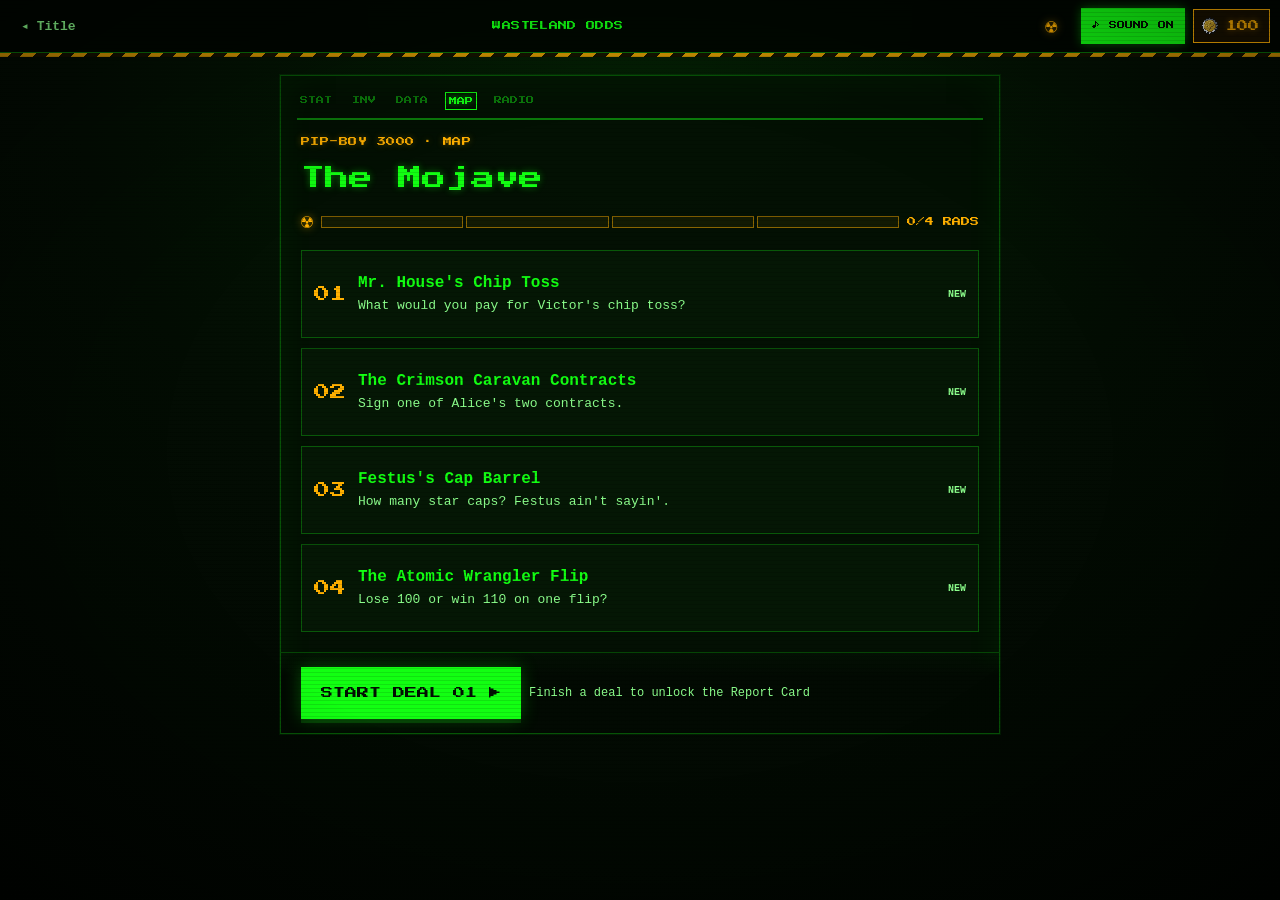
==== commit f3f96145: "Phase 5: caps wallet, loss aversion deal, clearer Ellsberg, sound - Caps wallet in the top bar: star" ====
--- a/docs/play.html
+++ b/docs/play.html
@@ -6,7 +6,7 @@
   <meta name="color-scheme" content="dark">
   <meta name="theme-color" content="#020802">
   <title>Wasteland Odds</title>
-  <meta name="description" content="Three Fallout: New Vegas deals that break the textbook theory of choice, and the theory behind your choices.">
+  <meta name="description" content="Four Fallout: New Vegas deals that break the textbook theory of choice, and the theory behind your choices.">
   <link rel="stylesheet" href="css/theme.css">
   <link rel="stylesheet" href="css/games.css">
   <link rel="stylesheet" href="css/games/allais.css">
@@ -18,6 +18,11 @@
     <a class="games-bar__link" id="back-link" href="index.html">◂ Title</a>
     <span class="games-bar__brand">Wasteland Odds</span>
     <span class="games-bar__rad" aria-hidden="true">☢</span>
+    <button class="sound-toggle is-on" id="sound-toggle" type="button" title="8-bit sound">♪ Sound on</button>
+    <span class="capsbar" id="capsbar" role="img" aria-label="Wallet" hidden>
+      <span class="capsbar__icon" aria-hidden="true"></span>
+      <span class="capsbar__num" aria-hidden="true">100</span>
+    </span>
   </header>
 
   <main id="main" class="games-main" tabindex="-1">
@@ -34,15 +39,18 @@
 
   <script src="config.js"></script>
   <script src="js/fx.js"></script>
+  <script src="js/sfx.js"></script>
   <script src="js/store.js"></script>
   <script src="js/assets.js"></script>
   <script src="js/rng.js"></script>
   <script src="js/figures.js"></script>
   <script src="js/engine.js"></script>
+  <script src="js/wallet.js"></script>
   <script src="js/props.js"></script>
   <script src="js/games/stpetersburg.js"></script>
   <script src="js/games/allais.js"></script>
   <script src="js/games/ellsberg.js"></script>
+  <script src="js/games/lossaversion.js"></script>
   <script src="js/hub.js"></script>
   <script src="js/play.js"></script>
 </body>
--- a/docs/css/theme.css
+++ b/docs/css/theme.css
@@ -147,18 +147,6 @@
   text-shadow: 0 0 6px rgba(255, 176, 0, 0.35);
 }
 
-kbd {
-  display: inline-block;
-  min-width: 24px;
-  padding: 1px 5px;
-  border: 1px solid var(--pip-green-line);
-  border-bottom-width: 2px;
-  background: rgba(18, 255, 18, 0.08);
-  color: var(--pip-green-ink);
-  font-family: var(--font-body);
-  font-size: 12px;
-  text-align: center;
-}
 
 .visually-hidden {
   position: absolute !important;
@@ -442,7 +430,95 @@
 }
 
 .terminal__screen {
+  position: relative;
   padding: 22px 20px 24px;
+}
+
+.terminal__bar-right {
+  display: inline-flex;
+  align-items: center;
+  gap: 8px;
+}
+
+/* "Tap to power on": browsers only allow sound after a tap, so with sound
+   on the dark CRT waits for one, then boots with its hum and ticks. */
+.power-gate {
+  position: absolute;
+  inset: 0;
+  z-index: 4;
+  display: flex;
+  flex-direction: column;
+  align-items: center;
+  justify-content: center;
+  gap: 14px;
+  width: 100%;
+  min-height: 260px;
+  padding: 20px;
+  border: 0;
+  background: radial-gradient(circle at 50% 45%, #062006 0%, #020802 70%);
+  color: var(--pip-green);
+  font-family: var(--font-pixel);
+  font-size: 12px;
+  line-height: 1.8;
+  text-transform: uppercase;
+  cursor: pointer;
+  -webkit-tap-highlight-color: transparent;
+}
+
+/* On the game page the screen sits in the page flow under the top bar. */
+.power-gate--page {
+  position: relative;
+  min-height: 70vh;
+  border: 1px solid var(--pip-green-line);
+}
+
+.power-gate__icon {
+  font-size: 28px;
+  text-shadow: 0 0 14px rgba(18, 255, 18, 0.7);
+  animation: gate-pulse 1.4s ease-in-out infinite;
+}
+
+.power-gate__hint {
+  color: var(--pip-green-soft);
+  font-family: var(--font-body);
+  font-size: 12px;
+  text-transform: none;
+}
+
+@keyframes gate-pulse {
+  0%, 100% { opacity: 0.45; }
+  50% { opacity: 1; }
+}
+
+/* The sound switch, the same on every page. It says its state in words:
+   "♪ Sound on" lit green, "♪ Sound off" dim. */
+.sound-toggle {
+  flex: none;
+  min-height: 36px;
+  padding: 0 10px;
+  border: 1px solid var(--pip-green-dim);
+  background: transparent;
+  color: var(--pip-green-soft);
+  font-family: var(--font-pixel);
+  font-size: 8px;
+  line-height: 1.4;
+  letter-spacing: 0.02em;
+  text-transform: uppercase;
+  white-space: nowrap;
+  cursor: pointer;
+  -webkit-tap-highlight-color: transparent;
+}
+
+.sound-toggle.is-on {
+  border-color: var(--pip-green);
+  background: var(--pip-green);
+  color: #021002;
+  box-shadow: 0 0 10px rgba(18, 255, 18, 0.4);
+}
+
+.sound-toggle:focus-visible {
+  outline: 2px solid var(--rad-amber);
+  outline-offset: 2px;
 }
 
 .terminal__boot {
@@ -493,6 +569,10 @@
   box-shadow: inset 0 0 22px rgba(18, 255, 18, 0.08);
 }
 
+.terminal__art {
+  position: relative;
+}
+
 .terminal__art img {
   display: block;
   width: 100%;
@@ -500,6 +580,60 @@
   border: 1px solid var(--pip-green-dim);
   filter: saturate(0.82) contrast(1.04);
   image-rendering: pixelated;
+}
+
+/* Glows over the title card. left/width are fractions of the art's width
+   (x / 320), top/height of its height (y / 180); 6px is the frame padding. */
+.art-fx {
+  position: absolute;
+  pointer-events: none;
+  border-radius: 50%;
+  mix-blend-mode: screen;
+}
+
+.art-fx--cloud {
+  left: calc(6px + (100% - 12px) * 0.613);
+  top: calc(6px + (100% - 12px) * 0.078);
+  width: calc((100% - 12px) * 0.225);
+  aspect-ratio: 1;
+  background: radial-gradient(circle, rgba(255, 190, 110, 0.55) 0%, rgba(255, 120, 60, 0.18) 45%, transparent 70%);
+  animation: cloud-pulse 3.2s ease-in-out infinite;
+}
+
+.art-fx--beacon {
+  left: calc(6px + (100% - 12px) * 0.359);
+  top: calc(6px + (100% - 12px) * 0.108);
+  width: calc((100% - 12px) * 0.031);
+  aspect-ratio: 1;
+  background: radial-gradient(circle, rgba(255, 90, 70, 0.95) 0%, rgba(255, 60, 50, 0.3) 50%, transparent 72%);
+  animation: beacon-blink 1.6s steps(1, end) infinite;
+}
+
+.art-fx--screen {
+  left: calc(6px + (100% - 12px) * 0.425);
+  top: calc(6px + (100% - 12px) * 0.822);
+  width: calc((100% - 12px) * 0.106);
+  height: calc((100% - 12px) * 0.111);
+  border-radius: 2px;
+  background: rgba(150, 255, 140, 0.22);
+  animation: screen-flicker 2.4s steps(4, end) infinite;
+}
+
+@keyframes cloud-pulse {
+  0%, 100% { opacity: 0.55; transform: scale(0.94); }
+  50% { opacity: 1; transform: scale(1.06); }
+}
+
+@keyframes beacon-blink {
+  0%, 60% { opacity: 1; }
+  61%, 100% { opacity: 0.15; }
+}
+
+@keyframes screen-flicker {
+  0%, 100% { opacity: 0.6; }
+  30% { opacity: 1; }
+  55% { opacity: 0.35; }
+  80% { opacity: 0.85; }
 }
 
 .terminal__actions {
@@ -570,16 +704,6 @@
   }
 }
 
-.terminal__foot {
-  padding: 10px 14px;
-  border-top: 1px solid var(--pip-green-line);
-  color: var(--pip-green-soft);
-  font-size: 10px;
-  line-height: 1.5;
-  letter-spacing: 0.06em;
-  text-align: center;
-}
-
 /* --------------------------------------------------------------------------
    Small screens, reduced motion, print
    -------------------------------------------------------------------------- */
--- a/docs/css/games.css
+++ b/docs/css/games.css
@@ -114,6 +114,103 @@
   to {
     transform: rotate(360deg);
   }
+}
+
+/* Room for back link, ♪ and caps on small phones: the title hides. */
+@media (max-width: 399px) {
+  .games-bar__brand {
+    visibility: hidden;
+  }
+}
+
+/* The caps wallet: top-right on every play.html screen. The ☢ makes room
+   for it on phones. */
+@media (max-width: 479px) {
+  .games-bar__rad {
+    display: none;
+  }
+}
+
+.capsbar {
+  position: relative;
+  display: inline-flex;
+  flex: none;
+  align-items: center;
+  gap: 6px;
+  min-height: 34px;
+  padding: 4px 10px 4px 6px;
+  background: var(--rad-amber-dark);
+  border: 1px solid var(--rad-amber);
+  color: var(--rad-amber);
+  font-family: var(--font-pixel);
+  font-size: 11px;
+  line-height: 1;
+  font-variant-numeric: tabular-nums;
+  white-space: nowrap;
+  text-shadow: 0 0 6px rgba(255, 176, 0, 0.45);
+}
+
+/* Two classes: .sprite (declared later) would win over one. */
+.sprite.sprite--pill {
+  display: block;
+  width: 20px;
+  height: 20px;
+}
+
+.capsbar.is-gain {
+  animation: caps-gain 700ms ease-out;
+}
+
+.capsbar.is-loss {
+  animation: caps-loss 700ms ease-out;
+}
+
+@keyframes caps-gain {
+  0%, 40% {
+    background: rgba(18, 255, 18, 0.28);
+    border-color: var(--pip-green);
+    color: var(--pip-green);
+    box-shadow: 0 0 16px rgba(18, 255, 18, 0.55);
+  }
+}
+
+@keyframes caps-loss {
+  0%, 40% {
+    background: rgba(255, 59, 47, 0.25);
+    border-color: var(--pip-warn);
+    color: var(--pip-warn);
+    box-shadow: 0 0 16px rgba(255, 59, 47, 0.5);
+  }
+}
+
+/* "+2,400" / "−10" drifts down out of the pill, into view below the bar. */
+.capsbar__delta {
+  position: absolute;
+  z-index: 1; /* above the bar's hazard stripe */
+  top: 100%;
+  right: 0;
+  margin-top: 12px;
+  padding: 3px 6px;
+  background: rgba(2, 8, 2, 0.94);
+  border: 1px solid currentColor;
+  font-size: 10px;
+  pointer-events: none;
+  animation: caps-float 1400ms ease-out forwards;
+}
+
+.capsbar__delta.is-gain {
+  color: var(--pip-green);
+}
+
+.capsbar__delta.is-loss {
+  color: var(--pip-warn);
+}
+
+@keyframes caps-float {
+  0% { opacity: 0; transform: translateY(-8px); }
+  15% { opacity: 1; transform: translateY(0); }
+  70% { opacity: 1; }
+  100% { opacity: 0; transform: translateY(14px); }
 }
 
 .games-main {
@@ -204,22 +301,6 @@
   line-height: 1.5;
 }
 
-.slide-ref {
-  display: inline-block;
-  padding: 2px 6px;
-  background: rgba(255, 176, 0, 0.12);
-  border: 1px solid var(--rad-amber);
-  color: var(--rad-amber);
-  font-family: var(--font-body);
-  font-size: 10px;
-  font-weight: 700;
-  letter-spacing: 0.04em;
-  line-height: 1.4;
-  text-transform: uppercase;
-  white-space: nowrap;
-  text-shadow: none;
-}
-
 /* --------------------------------------------------------------------------
    Stage panels and the sticky action bar
    -------------------------------------------------------------------------- */
@@ -298,11 +379,9 @@
   white-space: nowrap;
 }
 
-/* Keyboard hints only where there is a keyboard. */
-@media (hover: none), (pointer: coarse) {
-  .hint--keys {
-    display: none;
-  }
+/* "Report Card" beside "Next deal 02" wraps rather than spill on 360 px. */
+.actionbar--row .btn--ghost {
+  white-space: normal;
 }
 
 /* --------------------------------------------------------------------------
@@ -377,18 +456,6 @@
   font-size: 9px;
   line-height: 1.6;
   color: var(--pip-green);
-}
-
-.game__seed {
-  flex: none;
-  max-width: 110px;
-  overflow: hidden;
-  text-overflow: ellipsis;
-  white-space: nowrap;
-  padding: 3px 6px;
-  border: 1px solid var(--pip-green-line);
-  color: var(--pip-green-soft);
-  font-size: 10px;
 }
 
 .game__steps {
@@ -671,10 +738,14 @@
   border-right: 0;
 }
 
-.lot-seg--zero,
-.lot-seg--lose {
+.lot-seg--zero {
   background: repeating-linear-gradient(135deg, #063006 0 6px, #0A5A0A 6px 12px);
   color: var(--pip-green-soft);
+}
+
+.lot-seg--loss {
+  background: repeating-linear-gradient(135deg, #5A1410 0 6px, #8A2018 6px 12px);
+  color: #FFD6D0;
 }
 
 .lot-seg--mid {
@@ -682,32 +753,15 @@
   color: #DFFFDF;
 }
 
-.lot-seg--high,
-.lot-seg--win {
+.lot-seg--high {
   background: repeating-linear-gradient(45deg, #12FF12 0 7px, #8CFF8C 7px 14px);
   color: #021002;
 }
 
-/* Unknown odds: radio static. */
-.lot-seg--unknown {
-  background:
-    repeating-linear-gradient(90deg, rgba(255, 176, 0, 0.5) 0 2px, transparent 2px 5px),
-    repeating-linear-gradient(0deg, rgba(255, 176, 0, 0.25) 0 1px, transparent 1px 4px),
-    #2A1E00;
-  color: var(--rad-amber);
-  font-family: var(--font-pixel);
-  animation: static-shift 600ms steps(3, end) infinite;
-}
-
+/* Unknown odds: radio static (Festus's "?" caps). */
 @keyframes static-shift {
   33% { background-position: 3px 1px, 0 2px, 0 0; }
   66% { background-position: -2px 2px, 1px 0, 0 0; }
-}
-
-.lot-seg--unknown .lot-bar__p {
-  padding: 0 5px;
-  background: #1A1200;
-  color: var(--rad-amber);
 }
 
 .lot-bar__seg.is-thin {
@@ -739,6 +793,44 @@
 
 .lot-list__x {
   color: var(--pip-green-ink);
+}
+
+/* Festus's bets: chance · which cap → what you get. */
+.lot-list--bet {
+  margin: 0 0 10px;
+}
+
+.lot-list--bet .lot-list__p {
+  min-width: 58px;
+}
+
+.lot-list__p.is-unknown {
+  color: var(--rad-amber);
+}
+
+.lot-list__when {
+  color: var(--pip-green-ink);
+}
+
+.lot-list--bet .lot-list__x {
+  margin-left: auto;
+  white-space: nowrap;
+  color: var(--pip-green);
+  font-weight: 700;
+}
+
+.bet-memo {
+  display: inline-block;
+  margin: 0 0 12px;
+  padding: 4px 10px;
+  border: 1px solid var(--rad-amber);
+  background: var(--rad-amber-dark);
+  color: var(--rad-amber-soft);
+  font-size: 13px;
+}
+
+.bet-memo strong {
+  color: var(--rad-amber);
 }
 
 /* --------------------------------------------------------------------------
@@ -910,6 +1002,13 @@
   color: var(--pip-green);
 }
 
+/* The face the cap landed on (win or loss alike). */
+.betrows__row.is-hit {
+  border-color: var(--rad-amber);
+  color: var(--rad-amber);
+  font-weight: 700;
+}
+
 .betrows__row.is-lose {
   color: var(--pip-green-soft);
 }
@@ -940,6 +1039,19 @@
   transform: rotateY(180deg);
 }
 
+/* Garret's bottle cap: the cap's top as heads, its cork underside as tails. */
+.coin--cap {
+  width: 96px;
+  height: 96px;
+}
+
+.capback {
+  border-radius: 50%;
+  background:
+    radial-gradient(circle, #C9A46A 0 46%, #8E6C3E 47% 56%, #D9DDE2 57% 100%);
+  box-shadow: inset 0 0 0 4px #6F7A84;
+}
+
 .coin.is-spinning {
   animation: coin-spin 650ms cubic-bezier(0.3, 0.1, 0.3, 1) both;
 }
@@ -972,6 +1084,19 @@
   animation: pill-pop 240ms ease-out both;
 }
 
+.flips__pot {
+  margin: 10px 0 0;
+  color: var(--pip-green-soft);
+  font-family: var(--font-pixel);
+  font-size: 11px;
+  line-height: 1.6;
+  text-align: center;
+}
+
+.flips__pot.is-tails {
+  color: var(--rad-amber);
+}
+
 .flips__pill--heads {
   border: 1px solid var(--pip-green-dim);
   color: var(--pip-green-soft);
@@ -1023,6 +1148,54 @@
   color: inherit;
 }
 
+/* St. Petersburg's choice screen: the doubling at a glance. */
+.paystrip-wrap {
+  margin: 0 0 14px;
+}
+
+.paystrip__title {
+  margin: 0 0 6px;
+  color: var(--rad-amber);
+  font-family: var(--font-pixel);
+  font-size: 9px;
+  text-transform: uppercase;
+}
+
+.paystrip {
+  display: grid;
+  grid-template-columns: repeat(7, minmax(0, 1fr));
+  gap: 3px;
+  margin: 0;
+  padding: 0;
+  list-style: none;
+}
+
+.paystrip__item {
+  display: flex;
+  flex-direction: column;
+  align-items: center;
+  gap: 3px;
+  padding: 5px 2px;
+  background: rgba(2, 8, 2, 0.6);
+  border: 1px solid var(--pip-green-line);
+}
+
+.paystrip__k {
+  color: var(--pip-green-soft);
+  font-size: 10px;
+  white-space: nowrap;
+}
+
+.paystrip__pay {
+  color: var(--pip-green);
+  font-family: var(--font-pixel);
+  font-size: 11px;
+}
+
+.paystrip__item--more .paystrip__pay {
+  color: var(--rad-amber);
+}
+
 /* Festus's barrel: 90 caps in a 15-wide grid. */
 .barrel-wrap {
   margin: 0 0 14px;
@@ -1093,13 +1266,74 @@
   width: 12px;
 }
 
-.barrel__title {
-  margin: 0 0 8px;
+/* Festus's intro: the star count re-rolls to show that nobody knows it. */
+.barrel-wrap--scene {
+  clear: both;
+  margin-top: 4px;
+}
+
+.barrel-wrap--scene .capdot {
+  transition: background 200ms ease;
+}
+
+.barrel__maybe {
+  margin: 10px 0 0;
   color: var(--rad-amber);
   font-family: var(--font-pixel);
-  font-size: 9px;
+  font-size: 10px;
+  line-height: 1.6;
+  text-align: center;
+}
+
+/* The choice screen keeps only the key; each card draws its own barrel. */
+.barrel-wrap--key {
+  padding: 6px 10px;
+}
+
+.barrel-wrap--key .barrel__legend {
+  margin: 0;
+}
+
+/* One bet as a picture: the barrel with this bet's winning caps lit. */
+.betpic {
+  display: flex;
+  align-items: center;
+  gap: 10px;
+}
+
+.barrel--mini {
+  flex: 1;
+  grid-template-columns: repeat(18, minmax(0, 1fr));
+  gap: 2px;
+  max-width: 220px;
+  margin: 0;
+}
+
+.capdot.is-dim {
+  opacity: 0.16;
+  box-shadow: none;
+}
+
+.odds-badge {
+  flex: none;
+  width: 64px;
+  padding: 4px 4px;
+  border: 1px solid currentColor;
+  font-family: var(--font-pixel);
+  font-size: 8px;
+  line-height: 1.5;
   text-align: center;
   text-transform: uppercase;
+}
+
+.odds-badge--known {
+  color: var(--pip-green);
+  background: rgba(18, 255, 18, 0.08);
+}
+
+.odds-badge--unknown {
+  color: var(--rad-amber);
+  background: rgba(255, 176, 0, 0.1);
 }
 
 .prop__box--barrel.is-shaking .sprite {
@@ -1328,15 +1562,6 @@
   line-height: 1.6;
 }
 
-.takeaway__cite {
-  display: flex;
-  flex-wrap: wrap;
-  align-items: center;
-  gap: 8px;
-  color: var(--pip-green-soft);
-  font-size: 11px;
-}
-
 .mathbox {
   margin: 0 0 4px;
   background: rgba(2, 8, 2, 0.55);
@@ -1680,11 +1905,180 @@
 .mini-stamp--green { color: var(--pip-green); }
 .mini-stamp--amber { color: var(--rad-amber); }
 
-.report-footnote {
-  margin: 12px 0 0;
-  color: var(--pip-green-soft);
+/* Perk cards: on the reveal (fresh, slams in) and on the Report Card. */
+.perk {
+  display: flex;
+  align-items: center;
+  gap: 12px;
+  margin: 0 0 14px;
+  padding: 10px 12px;
+  background: linear-gradient(90deg, rgba(255, 176, 0, 0.12), rgba(2, 8, 2, 0.6));
+  border: 1px solid var(--rad-amber);
+  box-shadow: 0 0 18px rgba(255, 176, 0, 0.18);
+}
+
+.perk--new {
+  animation: perk-in 520ms cubic-bezier(0.2, 1.4, 0.4, 1) 900ms both;
+}
+
+@keyframes perk-in {
+  from { opacity: 0; transform: scale(0.6) rotate(-4deg); }
+  to { opacity: 1; transform: none; }
+}
+
+.perk__art {
+  flex: none;
+  display: flex;
+  align-items: center;
+  justify-content: center;
+  width: 52px;
+  height: 52px;
+  background: rgba(2, 8, 2, 0.7);
+  border: 1px solid var(--rad-amber);
+}
+
+.sprite.sprite--perk {
+  width: 44px;
+  height: 44px;
+}
+
+.perk__body {
+  display: flex;
+  flex-direction: column;
+  gap: 2px;
+  min-width: 0;
+}
+
+.perk__kicker {
+  color: var(--rad-amber);
+  font-family: var(--font-pixel);
+  font-size: 8px;
+  text-transform: uppercase;
+}
+
+.perk__name {
+  color: var(--rad-amber-soft);
+  font-family: var(--font-pixel);
   font-size: 11px;
-  text-align: center;
+  line-height: 1.5;
+}
+
+.perk__text {
+  color: var(--pip-green-ink);
+  font-size: 13px;
+  line-height: 1.4;
+}
+
+.perks__grid {
+  display: grid;
+  grid-template-columns: 1fr;
+  gap: 8px;
+}
+
+.perks__grid .perk {
+  margin: 0;
+  padding: 8px 10px;
+}
+
+@media (min-width: 560px) {
+  .perks__grid {
+    grid-template-columns: 1fr 1fr;
+  }
+}
+
+/* S.P.E.C.I.A.L.-style stat bars on the Report Card. */
+.special,
+.perks {
+  margin: 0 0 16px;
+}
+
+.special__title {
+  margin: 0 0 8px;
+  color: var(--rad-amber);
+  font-family: var(--font-pixel);
+  font-size: 10px;
+  text-transform: uppercase;
+}
+
+.special__row {
+  display: grid;
+  grid-template-columns: minmax(0, 1fr) auto 18px;
+  align-items: center;
+  gap: 10px;
+  margin: 0 0 6px;
+}
+
+.special__label {
+  color: var(--pip-green-ink);
+  font-size: 13px;
+}
+
+.special__bar {
+  display: grid;
+  grid-template-columns: repeat(10, 11px);
+  gap: 2px;
+}
+
+.special__cell {
+  height: 12px;
+  border: 1px solid var(--pip-green-dim);
+}
+
+.special__cell.is-on {
+  background: var(--pip-green);
+  border-color: var(--pip-green);
+  box-shadow: 0 0 6px rgba(18, 255, 18, 0.45);
+  animation: pill-pop 240ms ease-out both;
+}
+
+.special__num {
+  color: var(--pip-green);
+  font-family: var(--font-pixel);
+  font-size: 11px;
+  text-align: right;
+}
+
+/* The journey's end, typed under the rank; the rank glows when it lands. */
+.report-ending {
+  margin: 0 0 12px;
+  color: var(--rad-amber-soft);
+  font-size: 15px;
+  font-style: italic;
+  line-height: 1.6;
+}
+
+.report-ending p {
+  margin: 0;
+}
+
+.stage__title.is-crowned {
+  animation: crowned 1.6s ease-out both;
+}
+
+@keyframes crowned {
+  0% { text-shadow: 0 0 0 rgba(18, 255, 18, 0); }
+  35% { text-shadow: 0 0 22px rgba(18, 255, 18, 0.9), 0 0 4px #fff; }
+  100% { text-shadow: 0 0 10px rgba(18, 255, 18, 0.45); }
+}
+
+/* Final wallet on the Report Card. */
+.report-wallet {
+  display: flex;
+  flex-wrap: wrap;
+  align-items: center;
+  gap: 4px 10px;
+  margin: 0 0 14px;
+  padding: 8px 12px;
+  background: var(--rad-amber-dark);
+  border: 1px solid var(--rad-amber);
+  color: var(--rad-amber-soft);
+  font-size: 12px;
+}
+
+.report-wallet strong {
+  color: var(--rad-amber);
+  font-family: var(--font-pixel);
+  font-size: 14px;
 }
 
 /* --------------------------------------------------------------------------
@@ -1875,7 +2269,6 @@
 
   .games-bar__rad,
   .npc .sprite,
-  .lot-seg--unknown,
   .capdot--unknown,
   .coin.is-spinning {
     animation: none !important;
@@ -1885,7 +2278,6 @@
 @media print {
   .games-bar,
   .actionbar,
-  .report-footnote,
   .ash {
     display: none !important;
   }
